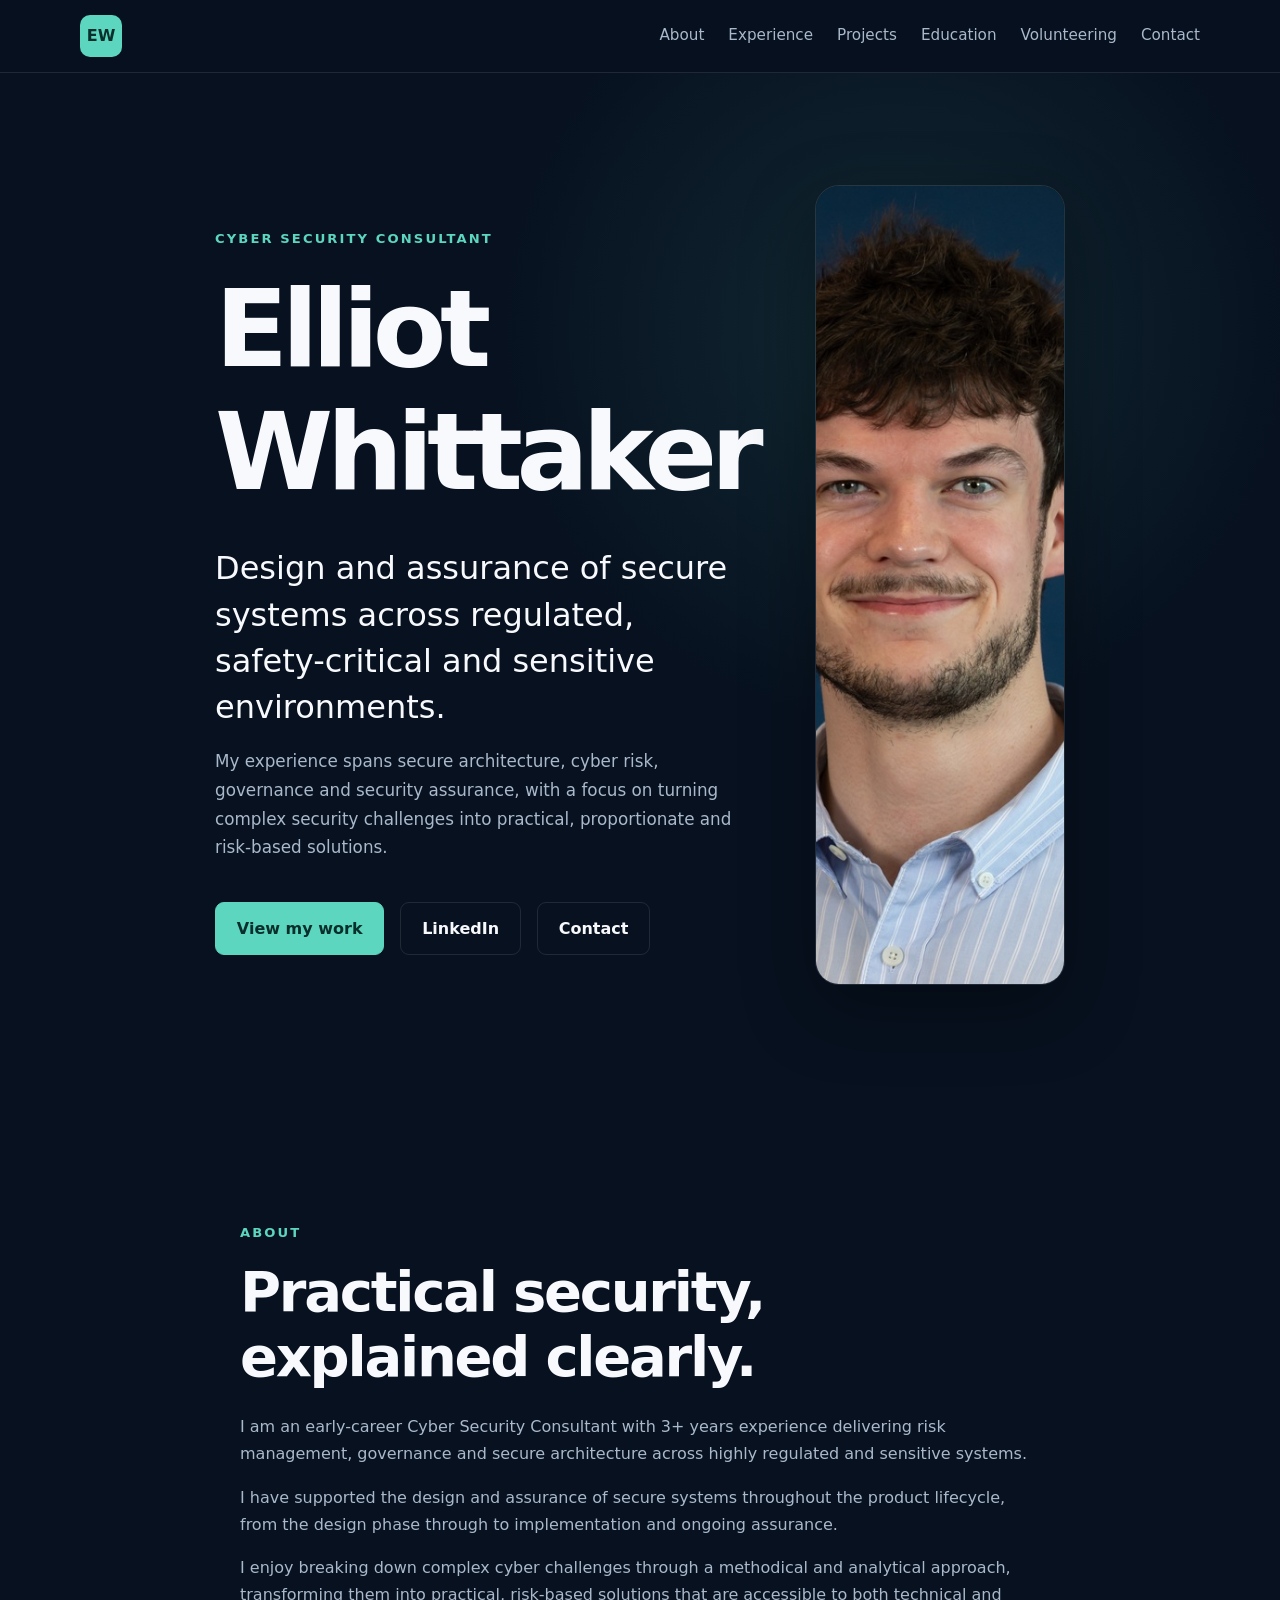
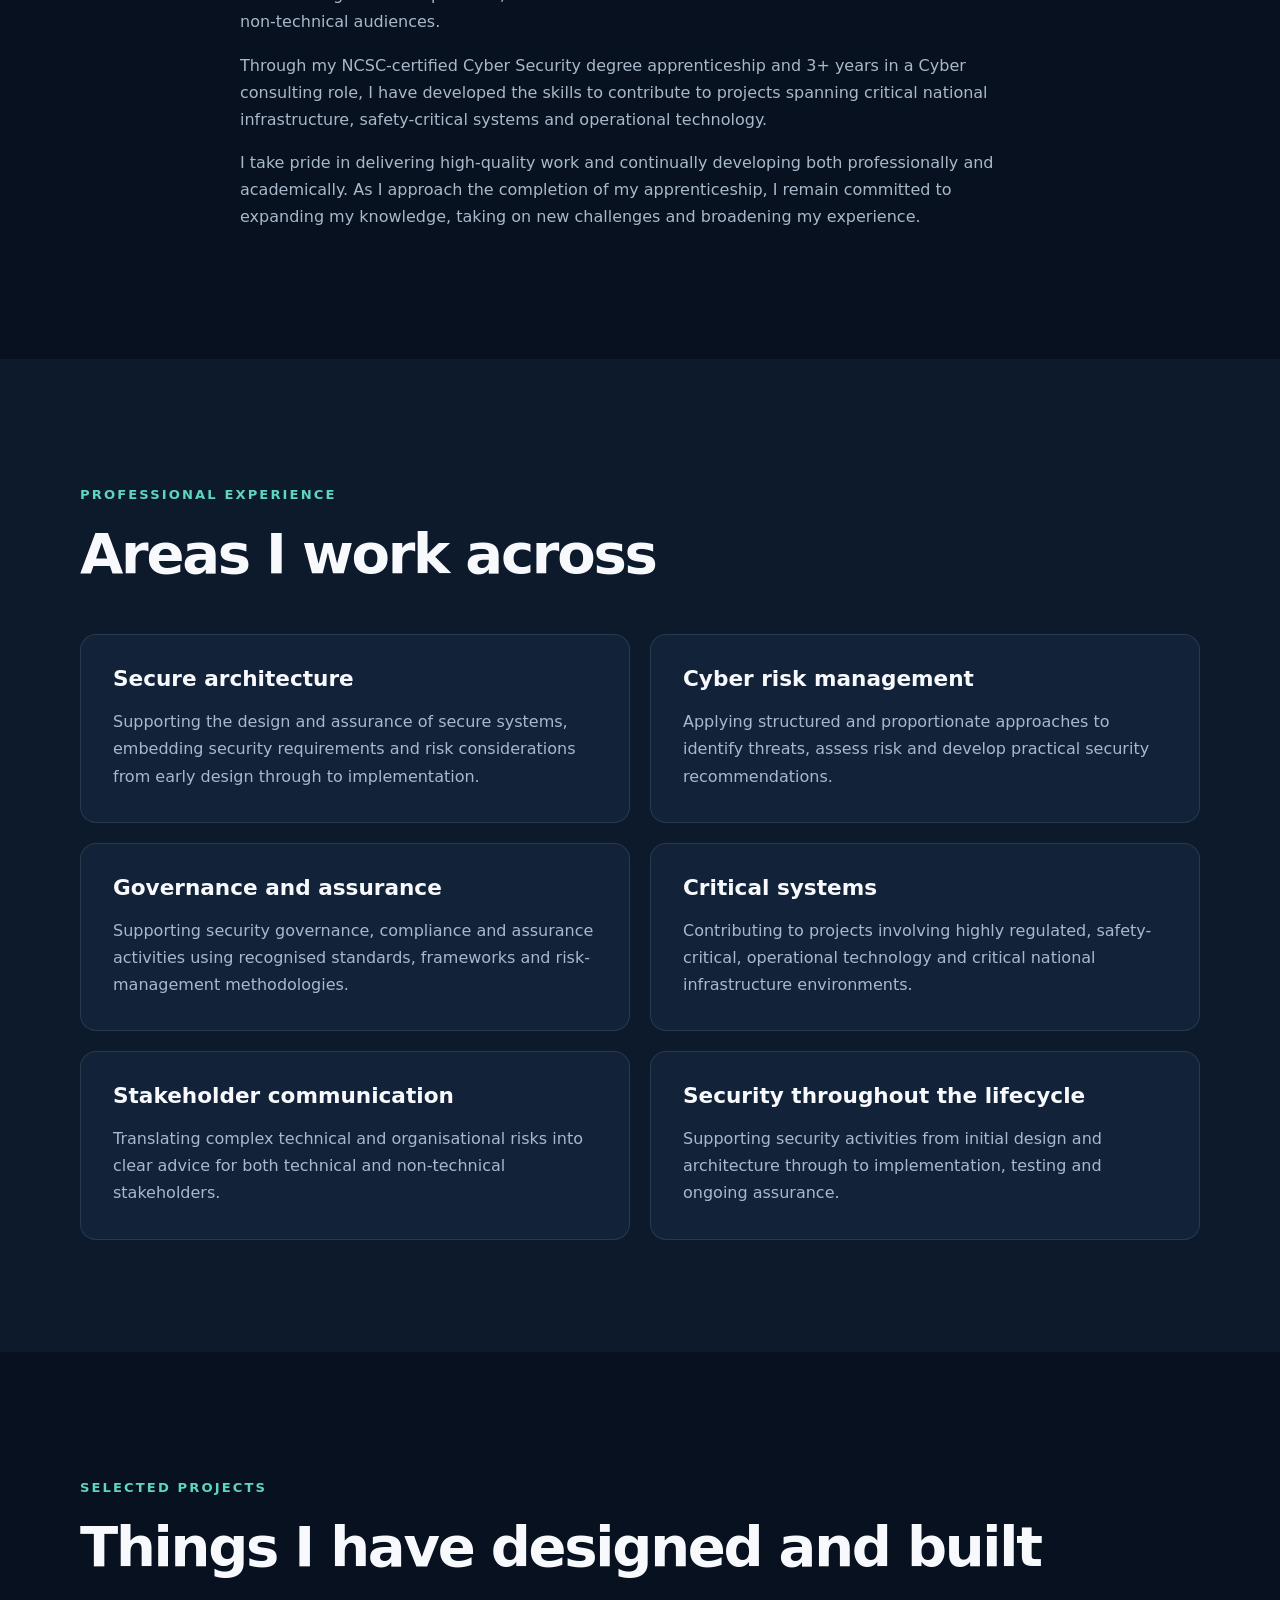
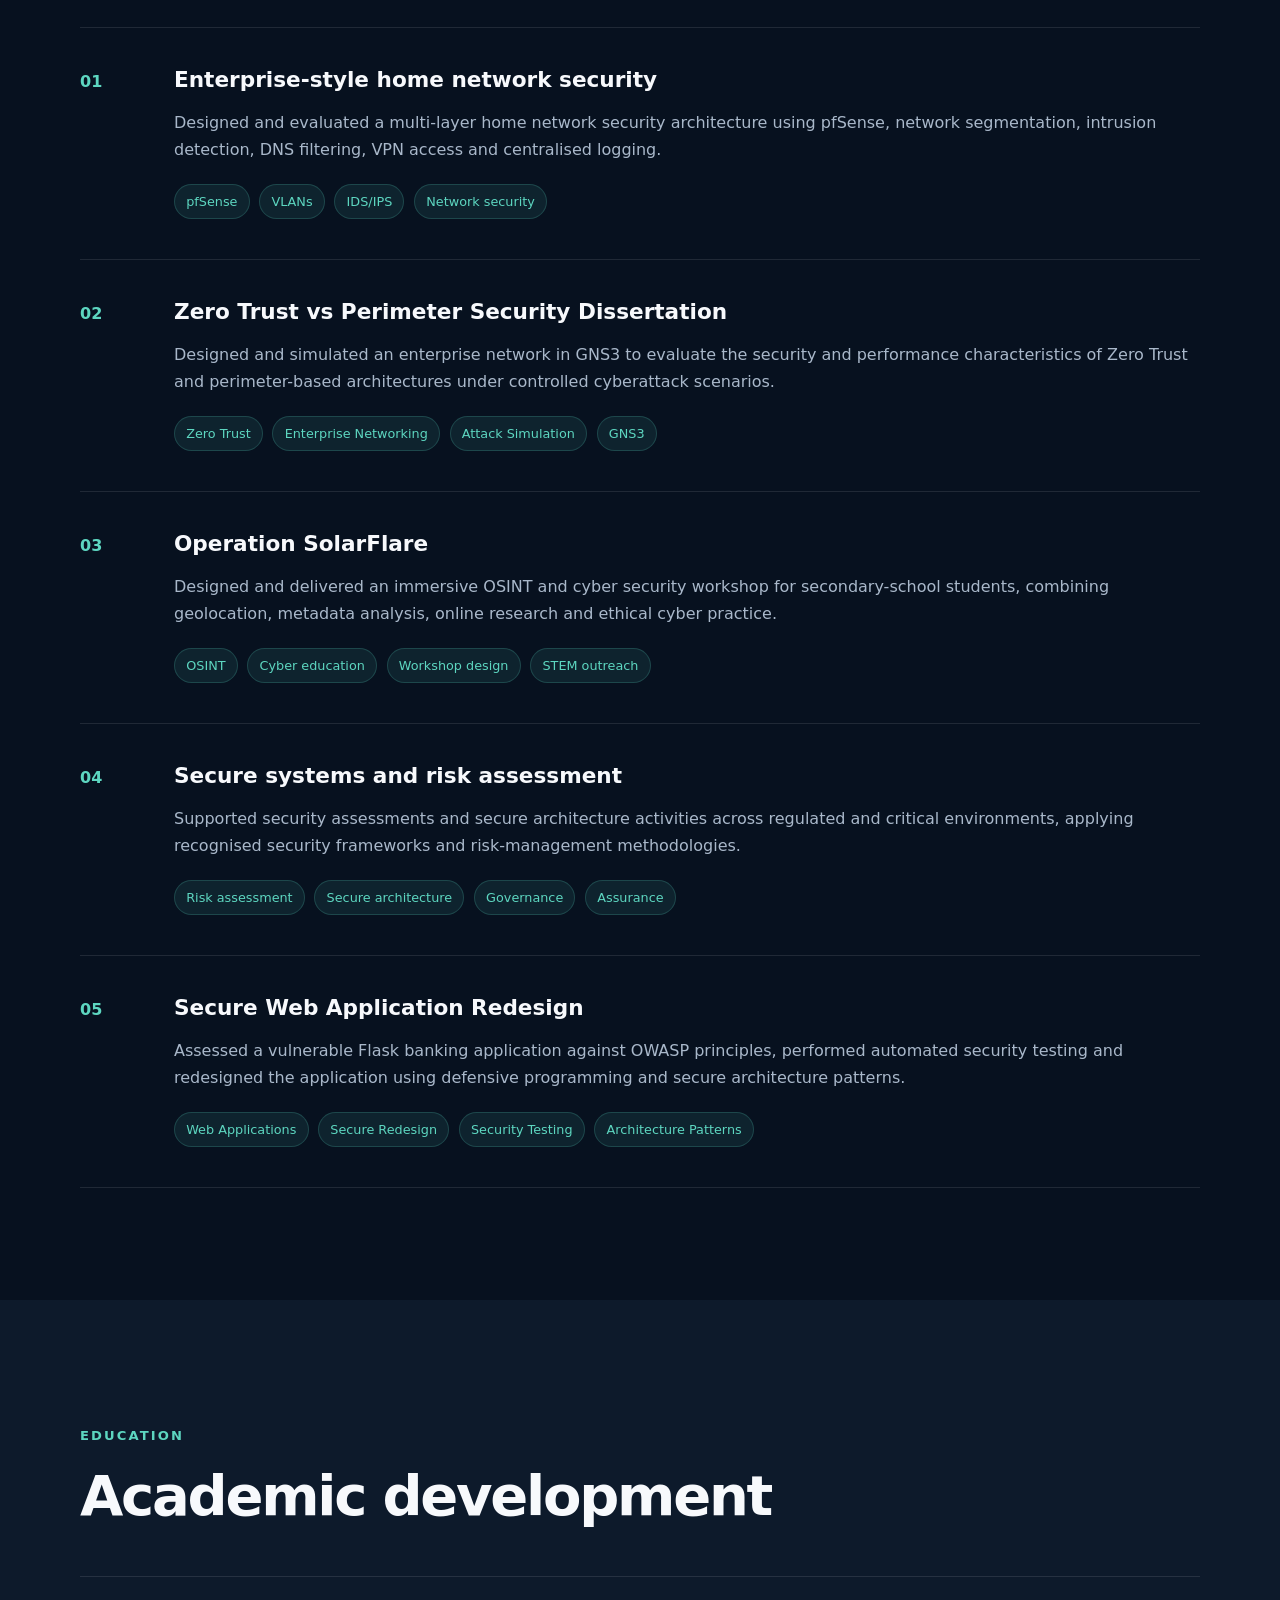
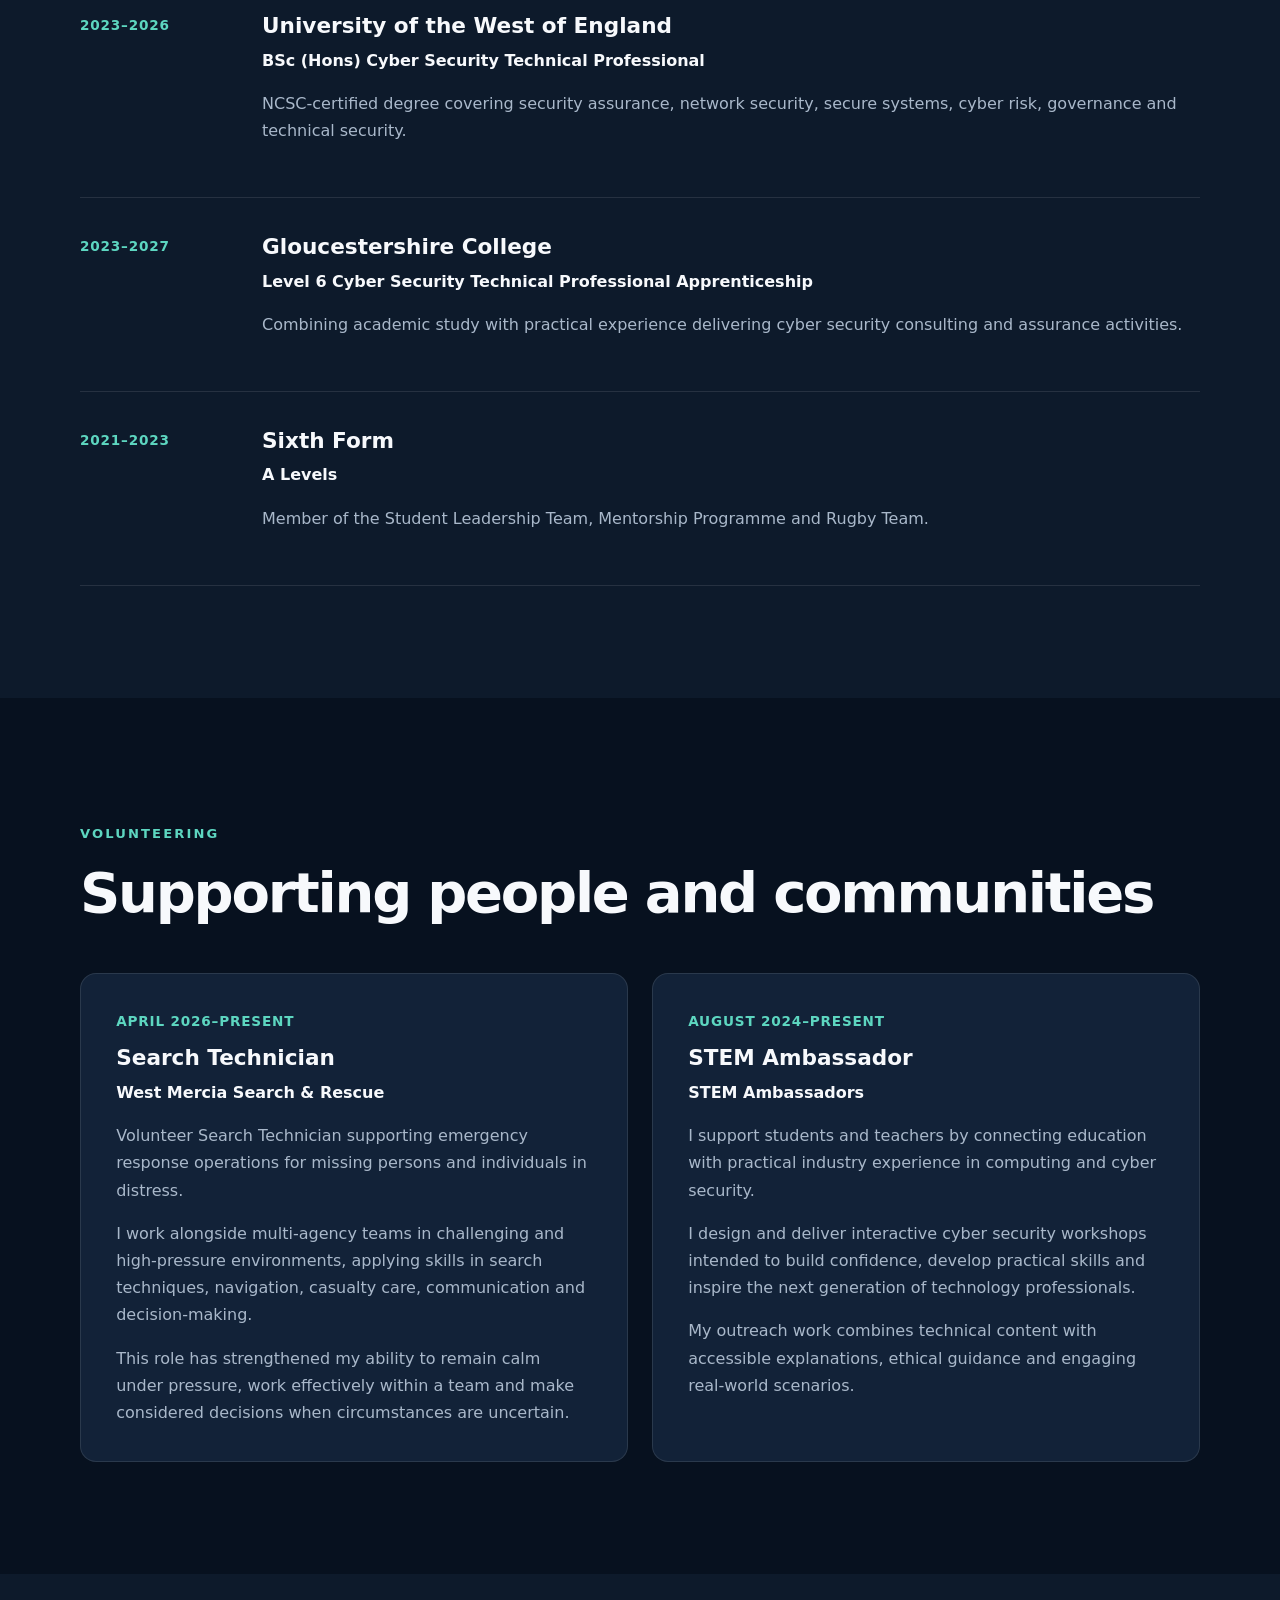
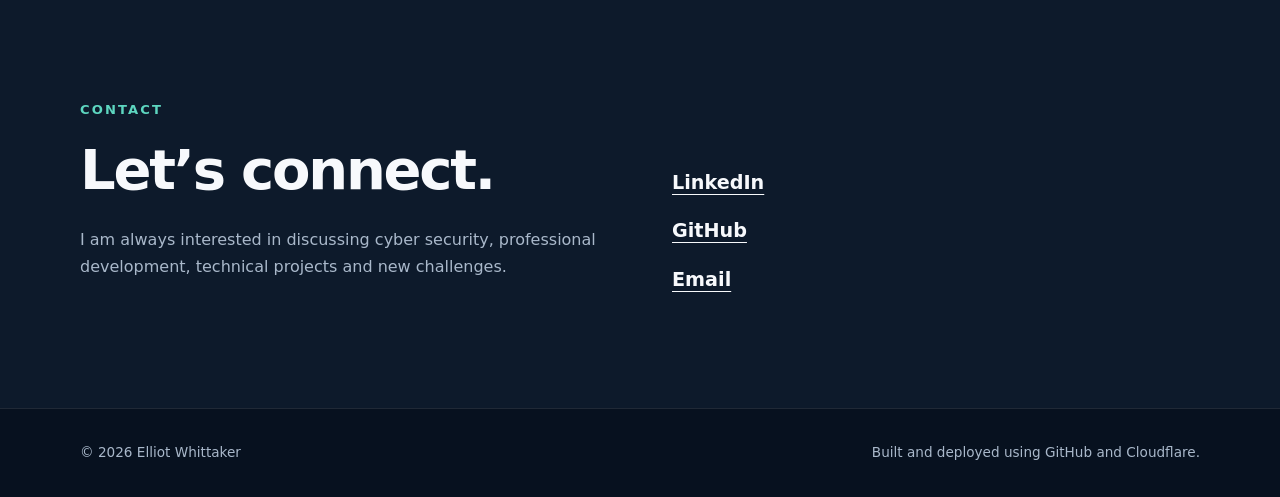
==== index.html @ 700d6996 "Fix HTML encoding issues in index.html" ====
<!DOCTYPE html>
<html lang="en">
<head>
    <meta charset="UTF-8">
    <meta name="viewport" content="width=device-width, initial-scale=1.0">

    <title>Elliot Whittaker | Cyber Security Consultant</title>

    <meta
        name="description"
        content="Elliot Whittaker is a Cyber Security Consultant with experience in secure architecture, cyber risk, governance and security assurance across critical and regulated systems."
    >

    <link rel="stylesheet" href="styles.css">
</head>

<body>
    <header class="site-header">
        <div class="container nav-container">
            <a href="#home" class="logo">EW</a>

            <nav aria-label="Main navigation">
                <a href="#about">About</a>
                <a href="#experience">Experience</a>
                <a href="#projects">Projects</a>
                <a href="#education">Education</a>
                <a href="#volunteering">Volunteering</a>
                <a href="#contact">Contact</a>
            </nav>
        </div>
    </header>

   <main>
    <section class="hero" id="home">
        <div class="container hero-content hero-layout">

            <div class="hero-text">
                <p class="eyebrow">Cyber Security Consultant</p>

                <h1>Elliot Whittaker</h1>

                <p class="hero-summary">
                    Design and assurance of secure systems across
                    regulated, safety-critical and sensitive environments.
                </p>

                <p class="hero-detail">
                    My experience spans secure architecture, cyber risk,
                    governance and security assurance, with a focus on turning
                    complex security challenges into practical, proportionate
                    and risk-based solutions.
                </p>

                <div class="hero-actions">
                    <a href="#projects" class="button primary-button">
                        View my work
                    </a>

                    <a
                        href="https://www.linkedin.com/in/elliot-whitt"
                        class="button secondary-button"
                        target="_blank"
                        rel="noopener noreferrer"
                    >
                        LinkedIn
                    </a>

                    <a href="#contact" class="button secondary-button">
                        Contact
                    </a>
                </div>
            </div>

            <div class="hero-image-wrapper">
                <img
                    src="elliot_whittaker_headshot.jpg"
                    alt="Professional headshot of Elliot Whittaker"
                    class="hero-image"
                    width="800"
                    height="800"
                    loading="eager"
                    decoding="async"
                >
            </div>

        </div>
    </section>

        <section class="section" id="about">
            <div class="container narrow-container">
                <p class="section-label">About</p>
                <h2>Practical security, explained clearly.</h2>

                <p>
                    I am an early-career Cyber Security Consultant with 3+ years experience
                    delivering risk management, governance and secure architecture 
                    across highly regulated and sensitive systems.
                </p>

                <p>
                    I have supported the design and assurance of secure systems
                    throughout the product lifecycle, from the design phase
                    through to implementation and ongoing assurance.
                </p>

                <p>
                    I enjoy breaking down complex cyber challenges through a
                    methodical and analytical approach, transforming them into
                    practical, risk-based solutions that are accessible to both
                    technical and non-technical audiences.
                </p>

                <p>
                    Through my NCSC-certified Cyber Security degree apprenticeship
                    and 3+ years in a Cyber consulting role, I have developed the skills 
                    to contribute to projects spanning critical national infrastructure, 
                    safety-critical systems and operational technology.
                </p>

                <p>
                    I take pride in delivering high-quality work and continually
                    developing both professionally and academically. As I approach
                    the completion of my apprenticeship, I remain committed to
                    expanding my knowledge, taking on new challenges and broadening
                    my experience.
                </p>
            </div>
        </section>

        <section class="section alternate-section" id="experience">
            <div class="container">
                <p class="section-label">Professional experience</p>
                <h2>Areas I work across</h2>

                <div class="card-grid">
                    <article class="card">
                        <h3>Secure architecture</h3>
                        <p>
                            Supporting the design and assurance of secure systems,
                            embedding security requirements and risk considerations
                            from early design through to implementation.
                        </p>
                    </article>

                    <article class="card">
                        <h3>Cyber risk management</h3>
                        <p>
                            Applying structured and proportionate approaches to
                            identify threats, assess risk and develop practical
                            security recommendations.
                        </p>
                    </article>

                    <article class="card">
                        <h3>Governance and assurance</h3>
                        <p>
                            Supporting security governance, compliance and assurance
                            activities using recognised standards, frameworks and
                            risk-management methodologies.
                        </p>
                    </article>

                    <article class="card">
                        <h3>Critical systems</h3>
                        <p>
                            Contributing to projects involving highly regulated,
                            safety-critical, operational technology and critical
                            national infrastructure environments.
                        </p>
                    </article>

                    <article class="card">
                        <h3>Stakeholder communication</h3>
                        <p>
                            Translating complex technical and organisational risks
                            into clear advice for both technical and non-technical
                            stakeholders.
                        </p>
                    </article>

                    <article class="card">
                        <h3>Security throughout the lifecycle</h3>
                        <p>
                            Supporting security activities from initial design and
                            architecture through to implementation, testing and
                            ongoing assurance.
                        </p>
                    </article>
                </div>
            </div>
        </section>

        <section class="section" id="projects">
            <div class="container">
                <p class="section-label">Selected projects</p>
                <h2>Things I have designed and built</h2>

                <div class="project-list">
                    <article class="project">
                        <div>
                            <p class="project-number">01</p>
                        </div>

                        <div>
                            <h3>Enterprise-style home network security</h3>
                            <p>
                                Designed and evaluated a multi-layer home network
                                security architecture using pfSense, network
                                segmentation, intrusion detection, DNS filtering,
                                VPN access and centralised logging.
                            </p>

                            <div class="tags">
                                <span>pfSense</span>
                                <span>VLANs</span>
                                <span>IDS/IPS</span>
                                <span>Network security</span>
                            </div>
                        </div>
                        
                    </article>
                    <article class="project">
                        <div>
                            <p class="project-number">02</p>
                        </div>

                        <div>
                            <h3>Zero Trust vs Perimeter Security Dissertation</h3>
                            <p>
                                Designed and simulated an enterprise network in GNS3
                                to evaluate the security and performance characteristics
                                of Zero Trust and perimeter-based architectures
                                under controlled cyberattack scenarios.
                            </p>

                            <div class="tags">
                                <span>Zero Trust</span>
                                <span>Enterprise Networking</span>
                                <span>Attack Simulation</span>
                                <span>GNS3</span>
                            </div>
                        </div>
                        
                    </article>
                    <article class="project">
                        <div>
                            <p class="project-number">03</p>
                        </div>

                        <div>
                            <h3>Operation SolarFlare</h3>
                            <p>
                                Designed and delivered an immersive OSINT and cyber
                                security workshop for secondary-school students,
                                combining geolocation, metadata analysis, online
                                research and ethical cyber practice.
                            </p>

                            <div class="tags">
                                <span>OSINT</span>
                                <span>Cyber education</span>
                                <span>Workshop design</span>
                                <span>STEM outreach</span>
                            </div>
                        </div>
                    </article>

                    <article class="project">
                        <div>
                            <p class="project-number">04</p>
                        </div>

                        <div>
                            <h3>Secure systems and risk assessment</h3>
                            <p>
                                Supported security assessments and secure architecture
                                activities across regulated and critical environments,
                                applying recognised security frameworks and
                                risk-management methodologies.
                            </p>

                            <div class="tags">
                                <span>Risk assessment</span>
                                <span>Secure architecture</span>
                                <span>Governance</span>
                                <span>Assurance</span>
                            </div>
                        </div>
                    </article>

                    <article class="project">
                        <div>
                            <p class="project-number">05</p>
                        </div>

                        <div>
                            <h3>Secure Web Application Redesign</h3>
                            <p>
                                Assessed a vulnerable Flask banking application
                                against OWASP principles, performed automated 
                                security testing and redesigned the application using
                                defensive programming and secure architecture patterns.
                            </p>

                            <div class="tags">
                                <span>Web Applications</span>
                                <span>Secure Redesign</span>
                                <span>Security Testing</span>
                                <span>Architecture Patterns</span>
                            </div>
                        </div>
                    </article>
                </div>
            </div>
        </section>

        <section class="section alternate-section" id="education">
            <div class="container">
                <p class="section-label">Education</p>
                <h2>Academic development</h2>

                <div class="timeline">
                    <article class="timeline-item">
                        <p class="timeline-date">2023–2026</p>

                        <div>
                            <h3>University of the West of England</h3>
                            <p class="timeline-title">
                                BSc (Hons) Cyber Security Technical Professional
                            </p>
                            <p>
                                NCSC-certified degree covering security assurance,
                                network security, secure systems, cyber risk,
                                governance and technical security.
                            </p>
                        </div>
                    </article>

                    <article class="timeline-item">
                        <p class="timeline-date">2023–2027</p>

                        <div>
                            <h3>Gloucestershire College</h3>
                            <p class="timeline-title">
                                Level 6 Cyber Security Technical Professional
                                Apprenticeship
                            </p>
                            <p>
                                Combining academic study with practical experience
                                delivering cyber security consulting and assurance
                                activities.
                            </p>
                        </div>
                    </article>

                    <article class="timeline-item">
                        <p class="timeline-date">2021–2023</p>

                        <div>
                            <h3>Sixth Form</h3>
                            <p class="timeline-title">A Levels</p>
                            <p>
                                Member of the Student Leadership Team, Mentorship
                                Programme and Rugby Team.
                            </p>
                        </div>
                    </article>
                </div>
            </div>
        </section>

        <section class="section" id="volunteering">
            <div class="container">
                <p class="section-label">Volunteering</p>
                <h2>Supporting people and communities</h2>

                <div class="volunteering-grid">
                    <article class="volunteering-card">
                        <p class="role-date">April 2026–Present</p>
                        <h3>Search Technician</h3>
                        <p class="organisation">
                            West Mercia Search &amp; Rescue
                        </p>

                        <p>
                            Volunteer Search Technician supporting emergency
                            response operations for missing persons and individuals
                            in distress.
                        </p>

                        <p>
                            I work alongside multi-agency teams in challenging and
                            high-pressure environments, applying skills in search
                            techniques, navigation, casualty care, communication and
                            decision-making.
                        </p>

                        <p>
                            This role has strengthened my ability to remain calm under
                            pressure, work effectively within a team and make
                            considered decisions when circumstances are uncertain.
                        </p>
                    </article>

                    <article class="volunteering-card">
                        <p class="role-date">August 2024–Present</p>
                        <h3>STEM Ambassador</h3>
                        <p class="organisation">STEM Ambassadors</p>

                        <p>
                            I support students and teachers by connecting education
                            with practical industry experience in computing and cyber
                            security.
                        </p>

                        <p>
                            I design and deliver interactive cyber security workshops
                            intended to build confidence, develop practical skills and
                            inspire the next generation of technology professionals.
                        </p>

                        <p>
                            My outreach work combines technical content with
                            accessible explanations, ethical guidance and engaging
                            real-world scenarios.
                        </p>
                    </article>
                </div>
            </div>
        </section>

        <section class="section alternate-section" id="contact">
            <div class="container contact-container">
                <div>
                    <p class="section-label">Contact</p>
                    <h2>Let’s connect.</h2>

                    <p>
                        I am always interested in discussing cyber security,
                        professional development, technical projects and new
                        challenges.
                    </p>
                </div>

                <div class="contact-links">
                    <a
                        href="https://www.linkedin.com/in/elliot-whitt"
                        target="_blank"
                        rel="noopener noreferrer"
                    >
                        LinkedIn
                    </a>

                    <a
                        href="https://github.com/"
                        target="_blank"
                        rel="noopener noreferrer"
                    >
                        GitHub
                    </a>

                    <a href="mailto:your-email@example.com">
                        Email
                    </a>
                </div>
            </div>
        </section>
    </main>

    <footer>
        <div class="container footer-content">
            <p>© 2026 Elliot Whittaker</p>
            <p>Built and deployed using GitHub and Cloudflare.</p>
        </div>
    </footer>

</body>
</html>
---- styles.css ----
:root {
    --background: #07111f;
    --background-secondary: #0d1a2b;
    --surface: #122238;
    --text: #f7f9fc;
    --muted: #a9b8ca;
    --accent: #5dd6c0;
    --accent-dark: #082f2b;
    --border: rgba(255, 255, 255, 0.1);
    --max-width: 1120px;
}

* {
    box-sizing: border-box;
}

html {
    scroll-behavior: smooth;
}

body {
    margin: 0;
    background: var(--background);
    color: var(--text);
    font-family:
        Inter,
        ui-sans-serif,
        system-ui,
        -apple-system,
        BlinkMacSystemFont,
        "Segoe UI",
        sans-serif;
    line-height: 1.7;
}

a {
    color: inherit;
}

.container {
    width: min(90%, var(--max-width));
    margin: 0 auto;
}

.narrow-container {
    max-width: 800px;
}

.site-header {
    position: sticky;
    top: 0;
    z-index: 10;
    background: rgba(7, 17, 31, 0.9);
    border-bottom: 1px solid var(--border);
    backdrop-filter: blur(14px);
}

.nav-container {
    min-height: 72px;
    display: flex;
    align-items: center;
    justify-content: space-between;
}

.logo {
    width: 42px;
    height: 42px;
    display: grid;
    place-items: center;
    background: var(--accent);
    color: var(--accent-dark);
    border-radius: 10px;
    font-weight: 800;
    text-decoration: none;
}

nav {
    display: flex;
    gap: 1.5rem;
}

nav a {
    color: var(--muted);
    text-decoration: none;
    font-size: 0.95rem;
}

nav a:hover {
    color: var(--text);
}

.hero {
    min-height: calc(100vh - 72px);
    display: flex;
    align-items: center;
    padding: 7rem 0;
    background:
        radial-gradient(
            circle at 70% 25%,
            rgba(93, 214, 192, 0.12),
            transparent 34%
        );
}

.hero-content {
    max-width: 850px;
}

.eyebrow,
.section-label {
    margin-bottom: 1rem;
    color: var(--accent);
    font-size: 0.82rem;
    font-weight: 800;
    letter-spacing: 0.16em;
    text-transform: uppercase;
}

h1,
h2,
h3 {
    margin-top: 0;
    line-height: 1.15;
}

h1 {
    margin-bottom: 1.5rem;
    font-size: clamp(3rem, 9vw, 6.7rem);
    letter-spacing: -0.06em;
}

h2 {
    margin-bottom: 1.5rem;
    font-size: clamp(2rem, 5vw, 3.5rem);
    letter-spacing: -0.04em;
}

h3 {
    margin-bottom: 0.8rem;
    font-size: 1.35rem;
}

p {
    color: var(--muted);
}

.hero-summary {
    max-width: 760px;
    margin-bottom: 1rem;
    color: var(--text);
    font-size: clamp(1.3rem, 3vw, 2rem);
    line-height: 1.45;
}

.hero-detail {
    max-width: 720px;
    font-size: 1.05rem;
}

.hero-actions {
    display: flex;
    flex-wrap: wrap;
    gap: 1rem;
    margin-top: 2.5rem;
}

.button {
    display: inline-flex;
    min-height: 48px;
    padding: 0.75rem 1.3rem;
    align-items: center;
    justify-content: center;
    border: 1px solid var(--border);
    border-radius: 9px;
    font-weight: 700;
    text-decoration: none;
    transition:
        transform 0.2s ease,
        background 0.2s ease;
}

.button:hover {
    transform: translateY(-2px);
}

.primary-button {
    background: var(--accent);
    color: var(--accent-dark);
    border-color: var(--accent);
}

.secondary-button:hover {
    background: var(--surface);
}

.section {
    padding: 7rem 0;
}

.alternate-section {
    background: var(--background-secondary);
}

.card-grid {
    display: grid;
    grid-template-columns: repeat(2, 1fr);
    gap: 1.25rem;
    margin-top: 3rem;
}

.card {
    padding: 2rem;
    background: var(--surface);
    border: 1px solid var(--border);
    border-radius: 16px;
}

.card p {
    margin-bottom: 0;
}

.project-list {
    margin-top: 3rem;
}

.project {
    display: grid;
    grid-template-columns: 70px 1fr;
    gap: 1.5rem;
    padding: 2.5rem 0;
    border-top: 1px solid var(--border);
}

.project:last-child {
    border-bottom: 1px solid var(--border);
}

.project-number {
    margin: 0;
    color: var(--accent);
    font-weight: 800;
}

.tags {
    display: flex;
    flex-wrap: wrap;
    gap: 0.6rem;
    margin-top: 1.3rem;
}

.tags span {
    padding: 0.35rem 0.7rem;
    background: rgba(93, 214, 192, 0.09);
    color: var(--accent);
    border: 1px solid rgba(93, 214, 192, 0.2);
    border-radius: 999px;
    font-size: 0.8rem;
}

.contact-container {
    display: grid;
    grid-template-columns: 1fr 1fr;
    gap: 4rem;
    align-items: end;
}

.contact-links {
    display: flex;
    flex-direction: column;
    align-items: flex-start;
    gap: 1rem;
}

.contact-links a {
    color: var(--text);
    font-size: 1.2rem;
    font-weight: 700;
    text-underline-offset: 5px;
}

footer {
    padding: 2rem 0;
    border-top: 1px solid var(--border);
}

.footer-content {
    display: flex;
    justify-content: space-between;
    gap: 2rem;
}

.footer-content p {
    margin: 0;
    font-size: 0.85rem;
}

@media (max-width: 760px) {
    nav {
        display: none;
    }

    .hero {
        min-height: auto;
        padding: 6rem 0;
    }

    .section {
        padding: 5rem 0;
    }

    .card-grid,
    .contact-container {
        grid-template-columns: 1fr;
    }

    .project {
        grid-template-columns: 1fr;
        gap: 0.4rem;
    }

    .footer-content {
        flex-direction: column;
        gap: 0.5rem;
    }
    
}

.timeline {
    margin-top: 3rem;
    border-top: 1px solid var(--border);
}

.timeline-item {
    display: grid;
    grid-template-columns: 150px 1fr;
    gap: 2rem;
    padding: 2.3rem 0;
    border-bottom: 1px solid var(--border);
}

.timeline-date,
.role-date {
    margin-top: 0;
    color: var(--accent);
    font-size: 0.85rem;
    font-weight: 800;
    letter-spacing: 0.06em;
    text-transform: uppercase;
}

.timeline-title,
.organisation {
    margin-top: -0.3rem;
    color: var(--text);
    font-weight: 700;
}

.volunteering-grid {
    display: grid;
    grid-template-columns: repeat(2, 1fr);
    gap: 1.5rem;
    margin-top: 3rem;
}

.volunteering-card {
    padding: 2.2rem;
    background: var(--surface);
    border: 1px solid var(--border);
    border-radius: 16px;
}

.volunteering-card p:last-child {
    margin-bottom: 0;
}

@media (max-width: 900px) {
    nav {
        gap: 0.9rem;
    }

    nav a {
        font-size: 0.82rem;
    }
}

@media (max-width: 760px) {
    .timeline-item {
        grid-template-columns: 1fr;
        gap: 0.2rem;
    }

    .volunteering-grid {
        grid-template-columns: 1fr;
    }
}


.hero-layout {
    width: min(90%, var(--max-width));
    margin: 0 auto;
    display: grid;
    grid-template-columns: minmax(0, 1.5fr) minmax(240px, 0.7fr);
    gap: 4rem;
    align-items: center;
}

.hero-image-wrapper {
    display: flex;
    justify-content: center;
}

.hero-image {
    width: min(100%, 360px);
    aspect-ratio: 1 / 1;
    object-fit: cover;
    object-position: center;
    border-radius: 24px;
    border: 1px solid var(--border);
    box-shadow: 0 24px 70px rgba(0, 0, 0, 0.35);
}

@media (max-width: 850px) {
    .hero-layout {
        grid-template-columns: 1fr;
        gap: 2.5rem;
    }

    .hero-image-wrapper {
        justify-content: flex-start;
    }

    .hero-image {
        width: 220px;
    }
}
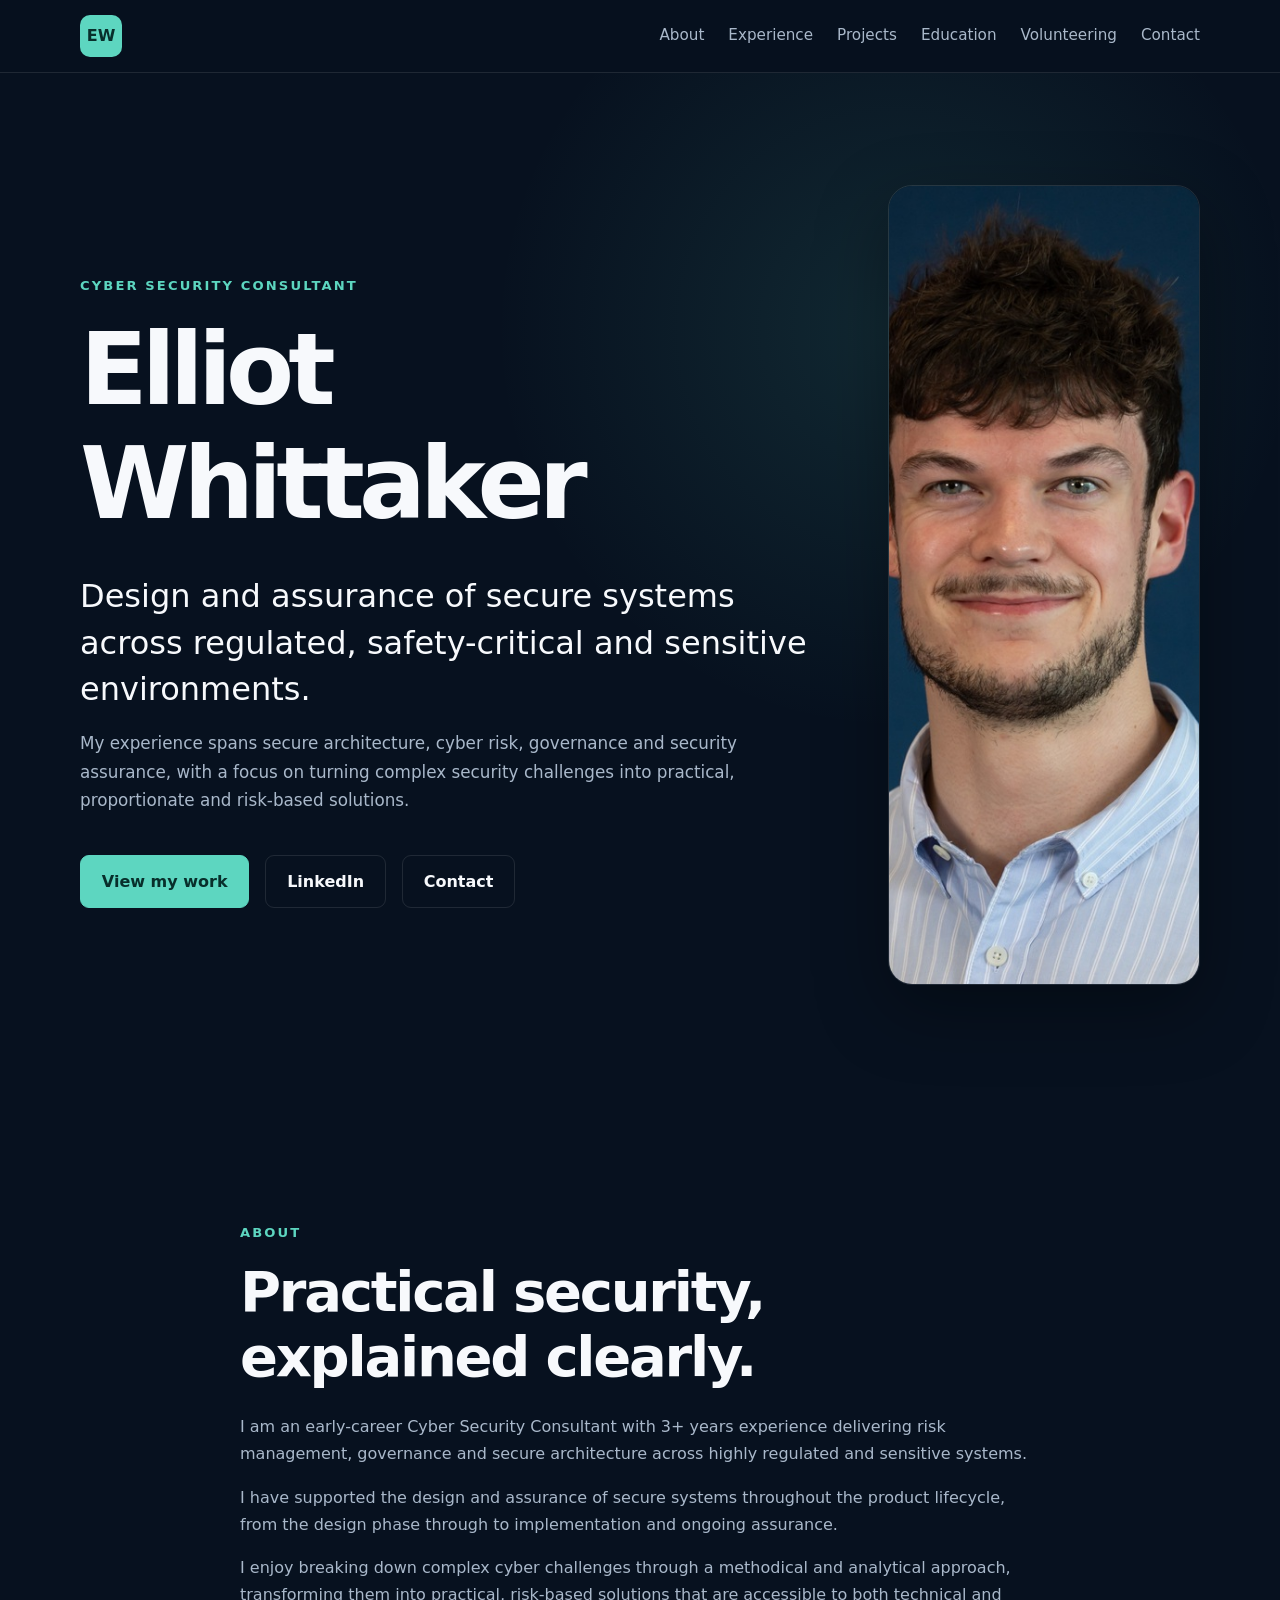
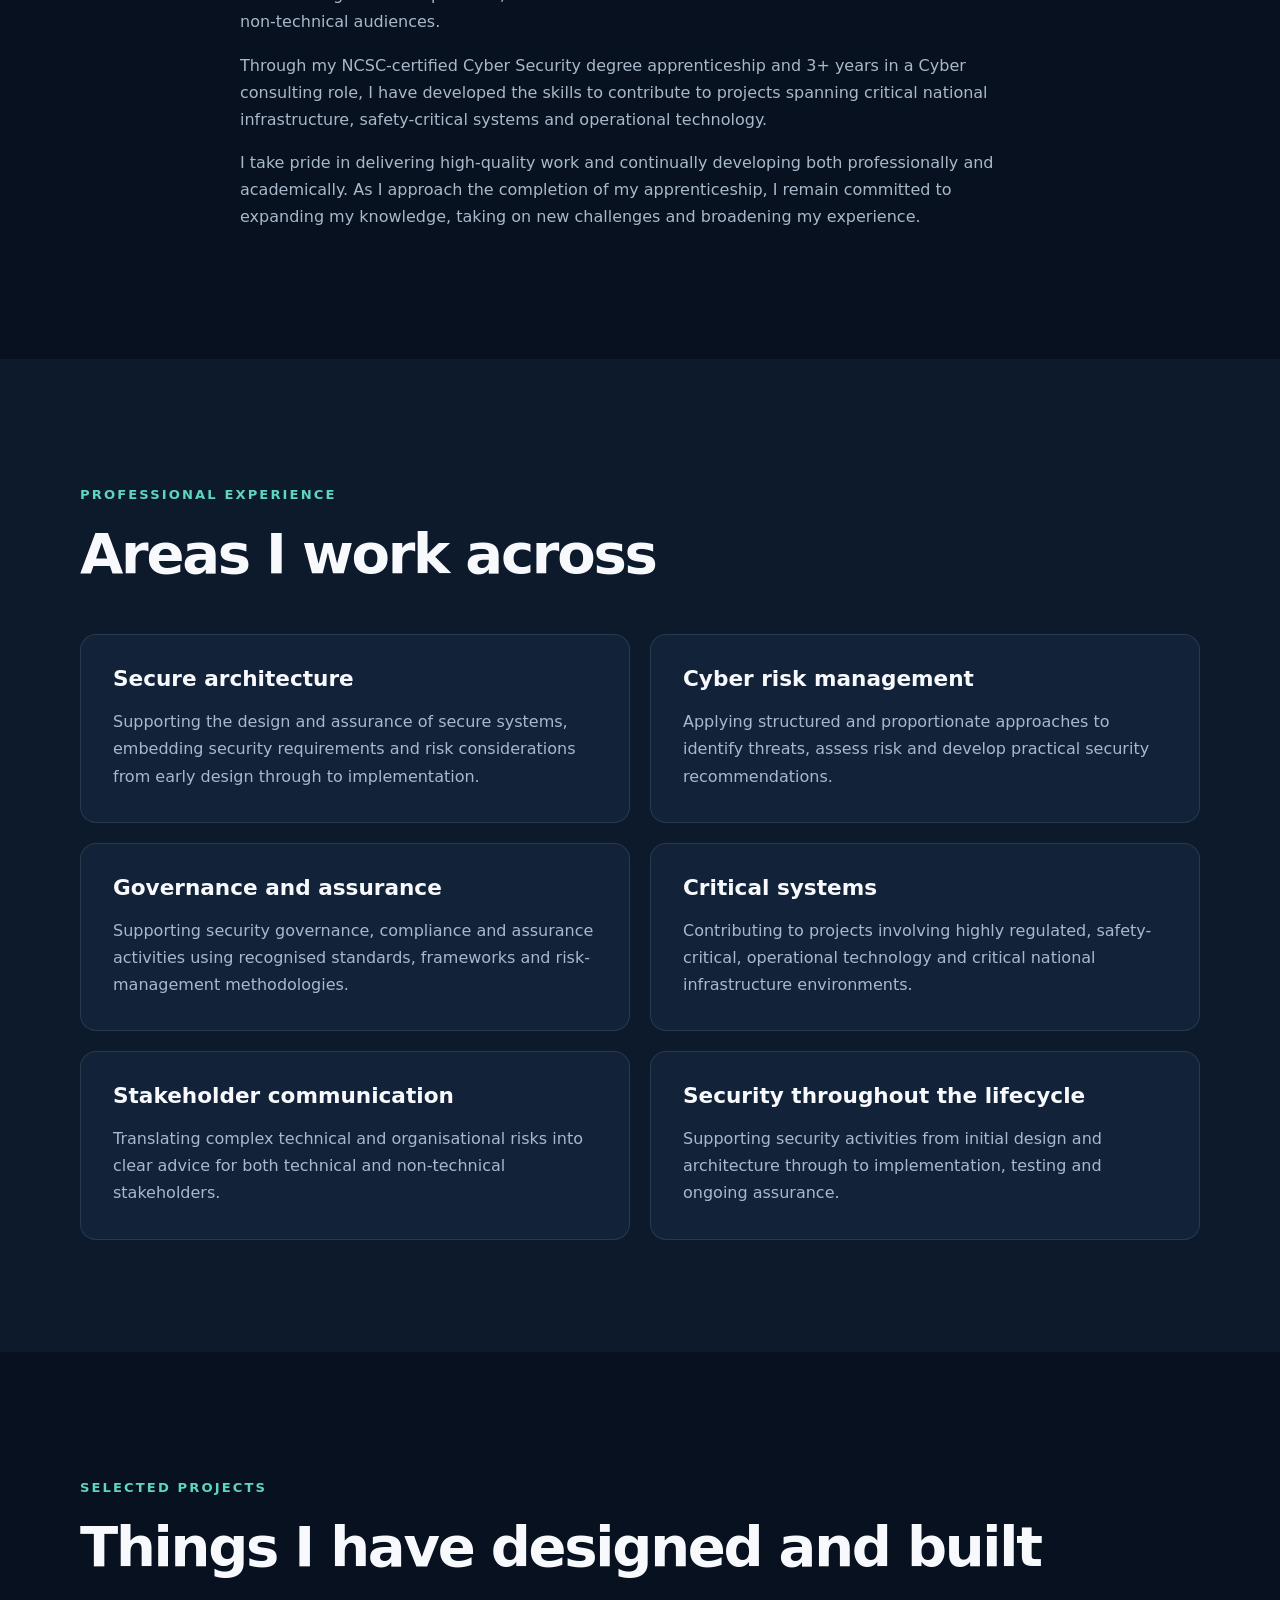
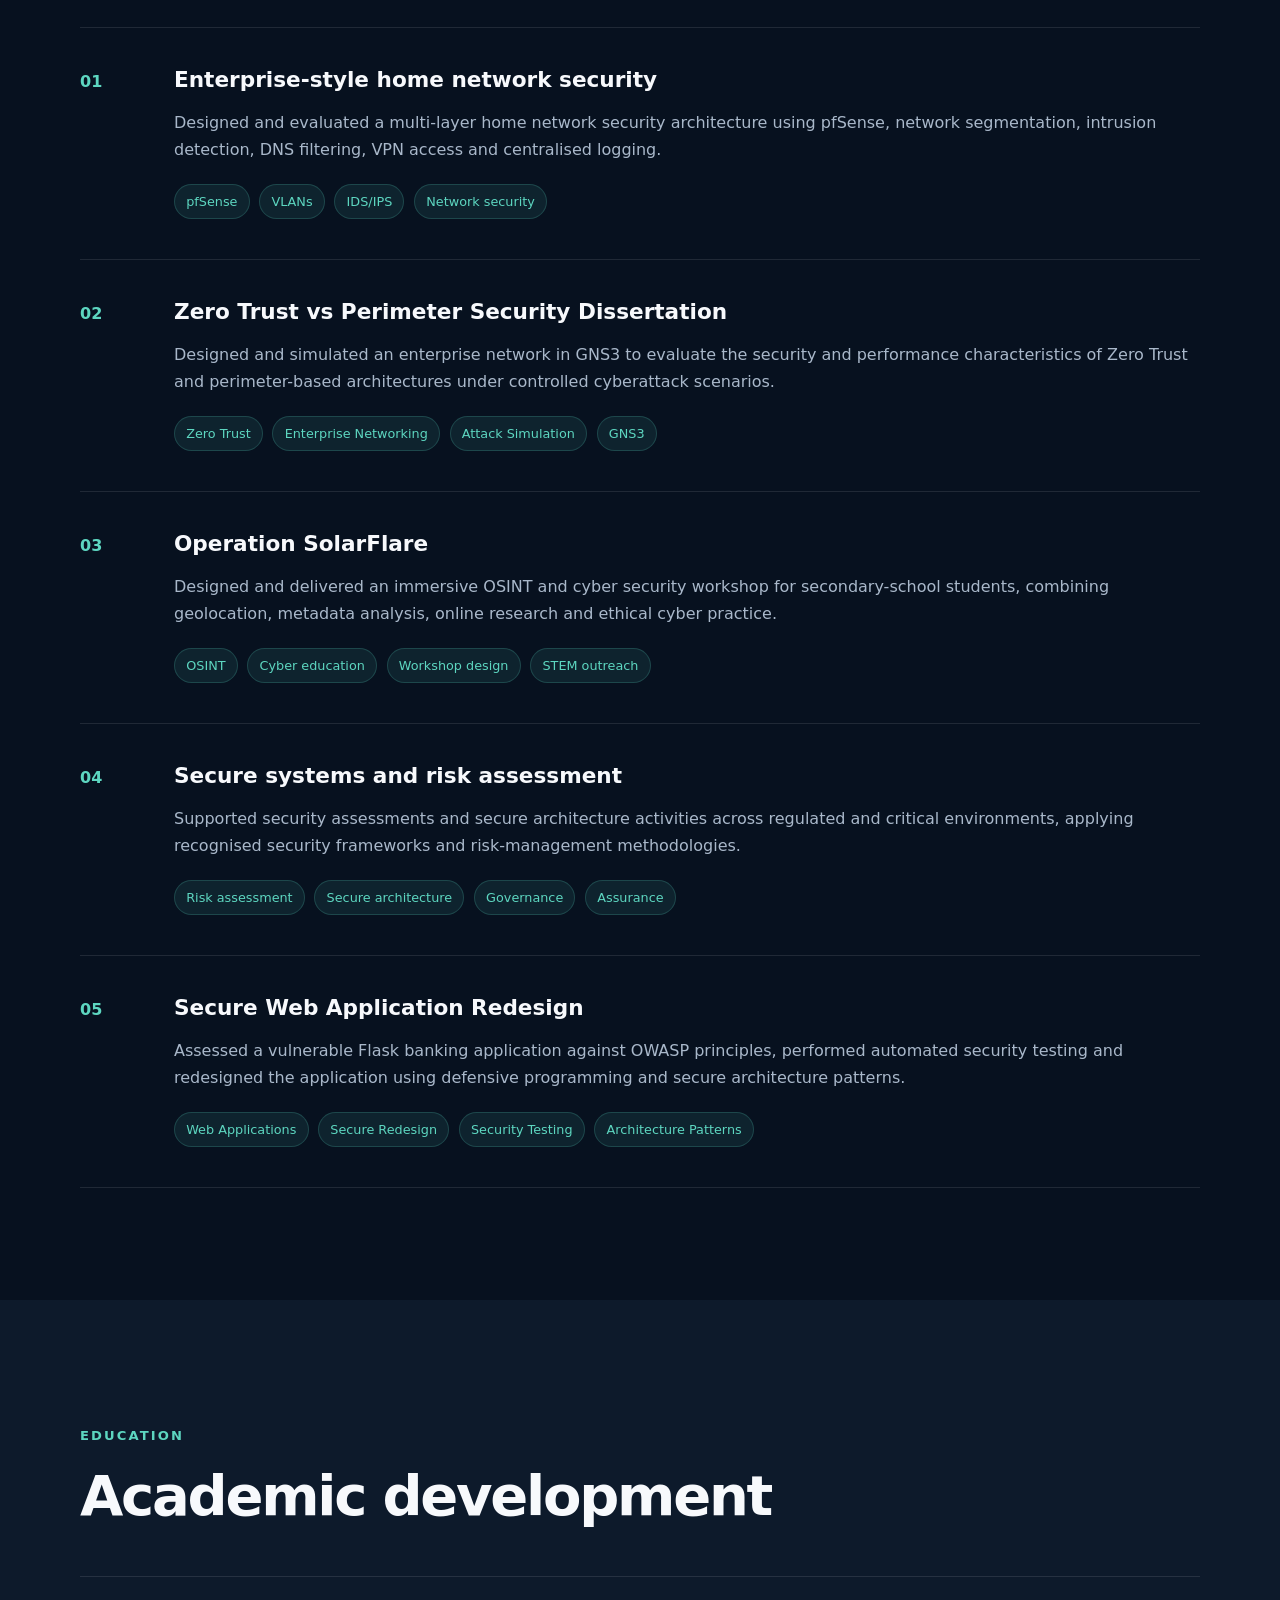
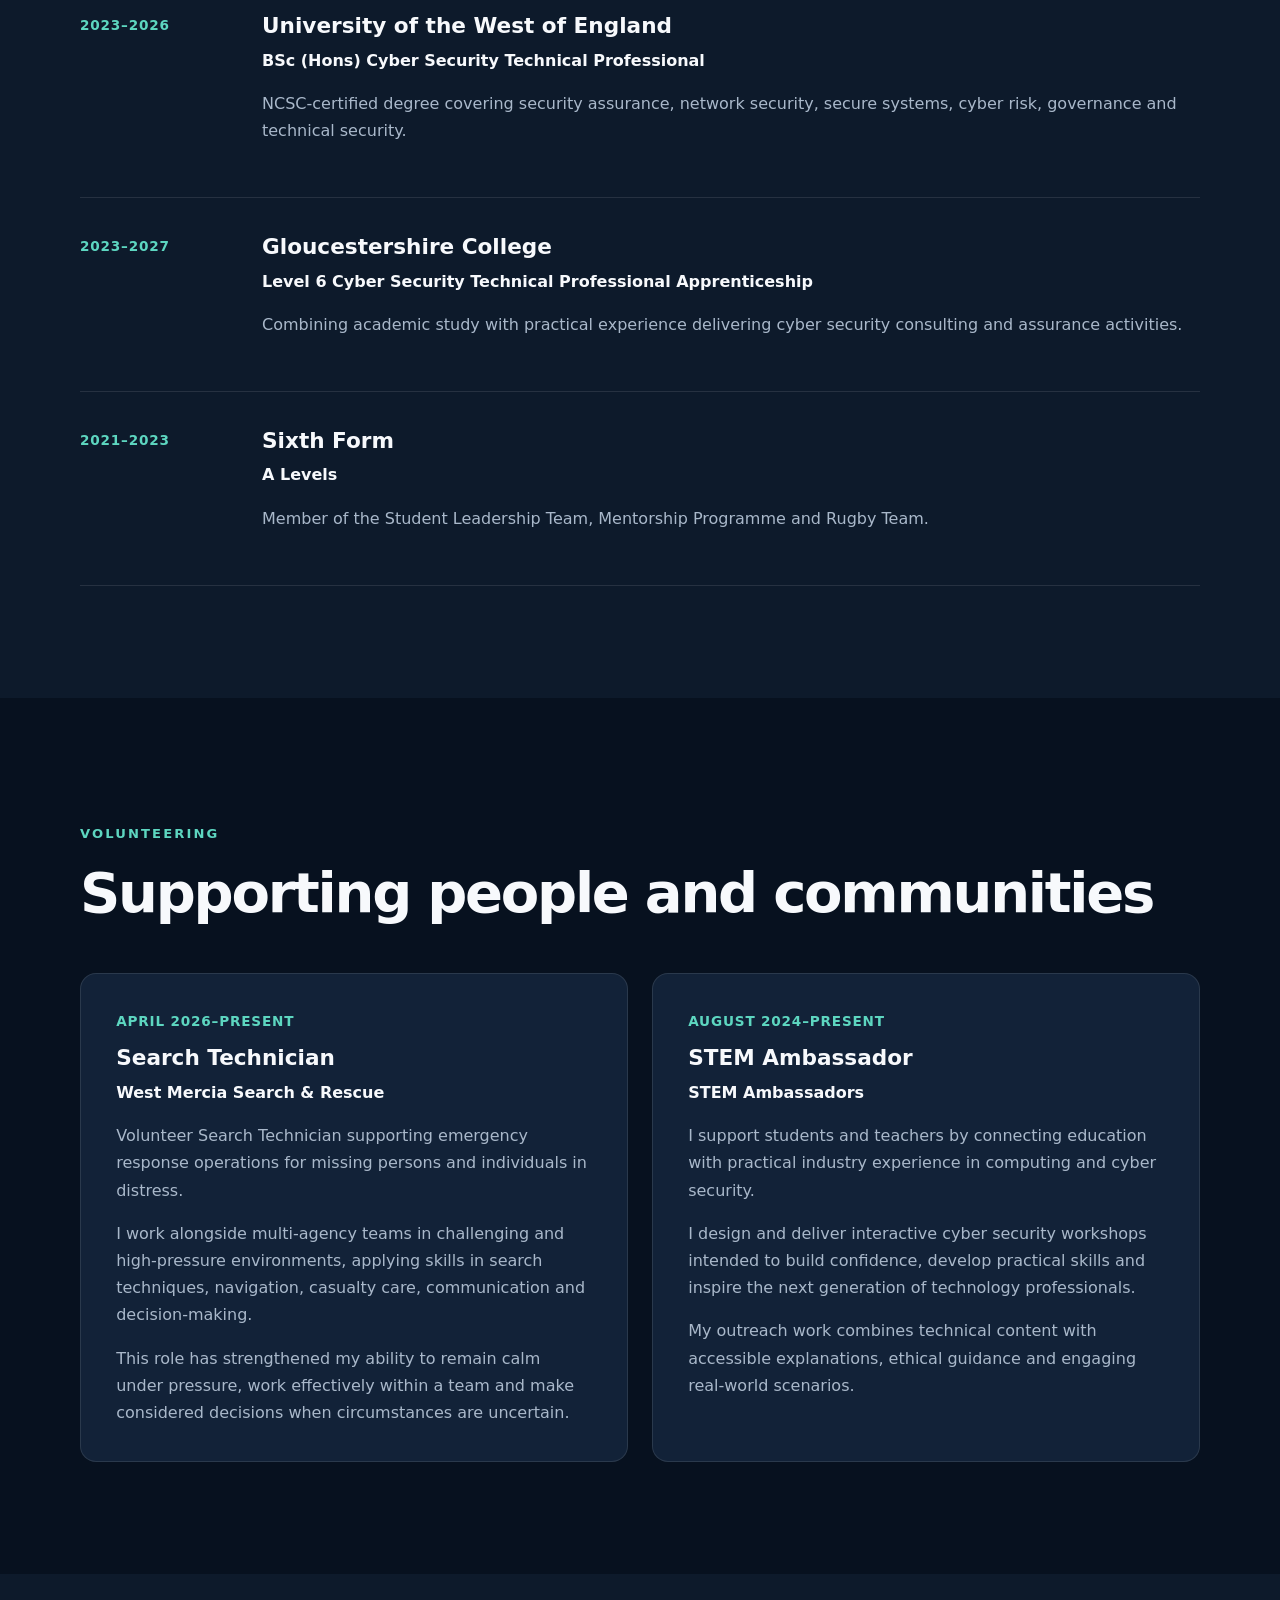
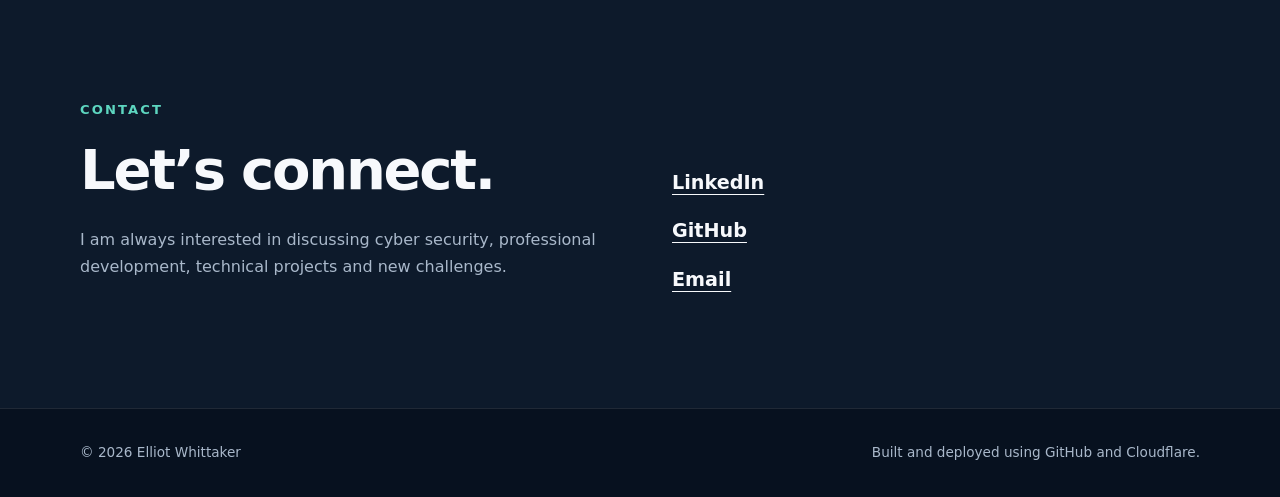
==== commit ff25d16c: "Fix HTML encoding issues in index.html" ====
--- a/index.html
+++ b/index.html
@@ -31,61 +31,61 @@
     </header>
 
    <main>
-    <section class="hero" id="home">
-        <div class="container hero-content hero-layout">
-
-            <div class="hero-text">
-                <p class="eyebrow">Cyber Security Consultant</p>
-
-                <h1>Elliot Whittaker</h1>
-
-                <p class="hero-summary">
-                    Design and assurance of secure systems across
-                    regulated, safety-critical and sensitive environments.
-                </p>
-
-                <p class="hero-detail">
-                    My experience spans secure architecture, cyber risk,
-                    governance and security assurance, with a focus on turning
-                    complex security challenges into practical, proportionate
-                    and risk-based solutions.
-                </p>
-
-                <div class="hero-actions">
-                    <a href="#projects" class="button primary-button">
-                        View my work
-                    </a>
-
-                    <a
-                        href="https://www.linkedin.com/in/elliot-whitt"
-                        class="button secondary-button"
-                        target="_blank"
-                        rel="noopener noreferrer"
+        <section class="hero" id="home">
+            <div class="container hero-layout">
+        
+                <div class="hero-text">
+                    <p class="eyebrow">Cyber Security Consultant</p>
+        
+                    <h1>Elliot Whittaker</h1>
+        
+                    <p class="hero-summary">
+                        Design and assurance of secure systems across regulated,
+                        safety-critical and sensitive environments.
+                    </p>
+        
+                    <p class="hero-detail">
+                        My experience spans secure architecture, cyber risk,
+                        governance and security assurance, with a focus on turning
+                        complex security challenges into practical, proportionate
+                        and risk-based solutions.
+                    </p>
+        
+                    <div class="hero-actions">
+                        <a href="#projects" class="button primary-button">
+                            View my work
+                        </a>
+        
+                        <a
+                            href="https://www.linkedin.com/in/elliot-whitt"
+                            class="button secondary-button"
+                            target="_blank"
+                            rel="noopener noreferrer"
+                        >
+                            LinkedIn
+                        </a>
+        
+                        <a href="#contact" class="button secondary-button">
+                            Contact
+                        </a>
+                    </div>
+                </div>
+        
+                <div class="hero-image-wrapper">
+                    <img
+                        src="elliot_whittaker_headshot.jpg"
+                        alt="Professional headshot of Elliot Whittaker"
+                        class="hero-image"
+                        width="800"
+                        height="800"
+                        loading="eager"
+                        decoding="async"
                     >
-                        LinkedIn
-                    </a>
-
-                    <a href="#contact" class="button secondary-button">
-                        Contact
-                    </a>
-                </div>
-            </div>
-
-            <div class="hero-image-wrapper">
-                <img
-                    src="elliot_whittaker_headshot.jpg"
-                    alt="Professional headshot of Elliot Whittaker"
-                    class="hero-image"
-                    width="800"
-                    height="800"
-                    loading="eager"
-                    decoding="async"
-                >
-            </div>
-
-        </div>
-    </section>
-
+                </div>
+        
+            </div>
+        </section>
+       
         <section class="section" id="about">
             <div class="container narrow-container">
                 <p class="section-label">About</p>
--- a/styles.css
+++ b/styles.css
@@ -37,6 +37,10 @@
     color: inherit;
 }
 
+img {
+    max-width: 100%;
+}
+
 .container {
     width: min(90%, var(--max-width));
     margin: 0 auto;
@@ -45,6 +49,8 @@
 .narrow-container {
     max-width: 800px;
 }
+
+/* Header and navigation */
 
 .site-header {
     position: sticky;
@@ -85,9 +91,52 @@
     font-size: 0.95rem;
 }
 
-nav a:hover {
+nav a:hover,
+nav a:focus-visible {
     color: var(--text);
 }
+
+/* Typography */
+
+.eyebrow,
+.section-label {
+    margin-bottom: 1rem;
+    color: var(--accent);
+    font-size: 0.82rem;
+    font-weight: 800;
+    letter-spacing: 0.16em;
+    text-transform: uppercase;
+}
+
+h1,
+h2,
+h3 {
+    margin-top: 0;
+    line-height: 1.15;
+}
+
+h1 {
+    margin-bottom: 1.5rem;
+    font-size: clamp(3rem, 8vw, 6.2rem);
+    letter-spacing: -0.06em;
+}
+
+h2 {
+    margin-bottom: 1.5rem;
+    font-size: clamp(2rem, 5vw, 3.5rem);
+    letter-spacing: -0.04em;
+}
+
+h3 {
+    margin-bottom: 0.8rem;
+    font-size: 1.35rem;
+}
+
+p {
+    color: var(--muted);
+}
+
+/* Hero */
 
 .hero {
     min-height: calc(100vh - 72px);
@@ -103,45 +152,18 @@
 }
 
 .hero-content {
-    max-width: 850px;
-}
-
-.eyebrow,
-.section-label {
-    margin-bottom: 1rem;
-    color: var(--accent);
-    font-size: 0.82rem;
-    font-weight: 800;
-    letter-spacing: 0.16em;
-    text-transform: uppercase;
-}
-
-h1,
-h2,
-h3 {
-    margin-top: 0;
-    line-height: 1.15;
-}
-
-h1 {
-    margin-bottom: 1.5rem;
-    font-size: clamp(3rem, 9vw, 6.7rem);
-    letter-spacing: -0.06em;
-}
-
-h2 {
-    margin-bottom: 1.5rem;
-    font-size: clamp(2rem, 5vw, 3.5rem);
-    letter-spacing: -0.04em;
-}
-
-h3 {
-    margin-bottom: 0.8rem;
-    font-size: 1.35rem;
-}
-
-p {
-    color: var(--muted);
+    max-width: none;
+}
+
+.hero-layout {
+    display: grid;
+    grid-template-columns: minmax(0, 1.55fr) minmax(260px, 0.65fr);
+    gap: 4rem;
+    align-items: center;
+}
+
+.hero-text {
+    min-width: 0;
 }
 
 .hero-summary {
@@ -163,6 +185,25 @@
     gap: 1rem;
     margin-top: 2.5rem;
 }
+
+.hero-image-wrapper {
+    display: flex;
+    align-items: center;
+    justify-content: center;
+}
+
+.hero-image {
+    display: block;
+    width: min(100%, 340px);
+    aspect-ratio: 1 / 1;
+    object-fit: cover;
+    object-position: center;
+    border: 1px solid var(--border);
+    border-radius: 24px;
+    box-shadow: 0 24px 70px rgba(0, 0, 0, 0.35);
+}
+
+/* Buttons */
 
 .button {
     display: inline-flex;
@@ -176,11 +217,17 @@
     text-decoration: none;
     transition:
         transform 0.2s ease,
-        background 0.2s ease;
+        background 0.2s ease,
+        border-color 0.2s ease;
 }
 
 .button:hover {
     transform: translateY(-2px);
+}
+
+.button:focus-visible {
+    outline: 3px solid rgba(93, 214, 192, 0.45);
+    outline-offset: 3px;
 }
 
 .primary-button {
@@ -191,7 +238,10 @@
 
 .secondary-button:hover {
     background: var(--surface);
-}
+    border-color: rgba(255, 255, 255, 0.2);
+}
+
+/* General sections */
 
 .section {
     padding: 7rem 0;
@@ -200,6 +250,8 @@
 .alternate-section {
     background: var(--background-secondary);
 }
+
+/* Experience cards */
 
 .card-grid {
     display: grid;
@@ -218,6 +270,8 @@
 .card p {
     margin-bottom: 0;
 }
+
+/* Projects */
 
 .project-list {
     margin-top: 3rem;
@@ -257,73 +311,7 @@
     font-size: 0.8rem;
 }
 
-.contact-container {
-    display: grid;
-    grid-template-columns: 1fr 1fr;
-    gap: 4rem;
-    align-items: end;
-}
-
-.contact-links {
-    display: flex;
-    flex-direction: column;
-    align-items: flex-start;
-    gap: 1rem;
-}
-
-.contact-links a {
-    color: var(--text);
-    font-size: 1.2rem;
-    font-weight: 700;
-    text-underline-offset: 5px;
-}
-
-footer {
-    padding: 2rem 0;
-    border-top: 1px solid var(--border);
-}
-
-.footer-content {
-    display: flex;
-    justify-content: space-between;
-    gap: 2rem;
-}
-
-.footer-content p {
-    margin: 0;
-    font-size: 0.85rem;
-}
-
-@media (max-width: 760px) {
-    nav {
-        display: none;
-    }
-
-    .hero {
-        min-height: auto;
-        padding: 6rem 0;
-    }
-
-    .section {
-        padding: 5rem 0;
-    }
-
-    .card-grid,
-    .contact-container {
-        grid-template-columns: 1fr;
-    }
-
-    .project {
-        grid-template-columns: 1fr;
-        gap: 0.4rem;
-    }
-
-    .footer-content {
-        flex-direction: column;
-        gap: 0.5rem;
-    }
-    
-}
+/* Education timeline */
 
 .timeline {
     margin-top: 3rem;
@@ -355,6 +343,8 @@
     font-weight: 700;
 }
 
+/* Volunteering */
+
 .volunteering-grid {
     display: grid;
     grid-template-columns: repeat(2, 1fr);
@@ -373,6 +363,49 @@
     margin-bottom: 0;
 }
 
+/* Contact */
+
+.contact-container {
+    display: grid;
+    grid-template-columns: 1fr 1fr;
+    gap: 4rem;
+    align-items: end;
+}
+
+.contact-links {
+    display: flex;
+    flex-direction: column;
+    align-items: flex-start;
+    gap: 1rem;
+}
+
+.contact-links a {
+    color: var(--text);
+    font-size: 1.2rem;
+    font-weight: 700;
+    text-underline-offset: 5px;
+}
+
+/* Footer */
+
+footer {
+    padding: 2rem 0;
+    border-top: 1px solid var(--border);
+}
+
+.footer-content {
+    display: flex;
+    justify-content: space-between;
+    gap: 2rem;
+}
+
+.footer-content p {
+    margin: 0;
+    font-size: 0.85rem;
+}
+
+/* Responsive layout */
+
 @media (max-width: 900px) {
     nav {
         gap: 0.9rem;
@@ -383,53 +416,73 @@
     }
 }
 
+@media (max-width: 850px) {
+    .hero {
+        min-height: auto;
+        padding: 5.5rem 0;
+    }
+
+    .hero-layout {
+        grid-template-columns: 1fr;
+        gap: 3rem;
+    }
+
+    .hero-image-wrapper {
+        justify-content: flex-start;
+        order: -1;
+    }
+
+    .hero-image {
+        width: 220px;
+    }
+}
+
 @media (max-width: 760px) {
+    nav {
+        display: none;
+    }
+
+    .hero {
+        padding: 4.5rem 0;
+    }
+
+    .hero-image {
+        width: 180px;
+        border-radius: 18px;
+    }
+
+    .section {
+        padding: 5rem 0;
+    }
+
+    .card-grid,
+    .contact-container,
+    .volunteering-grid {
+        grid-template-columns: 1fr;
+    }
+
     .timeline-item {
         grid-template-columns: 1fr;
         gap: 0.2rem;
     }
 
-    .volunteering-grid {
+    .project {
         grid-template-columns: 1fr;
-    }
-}
-
-
-.hero-layout {
-    width: min(90%, var(--max-width));
-    margin: 0 auto;
-    display: grid;
-    grid-template-columns: minmax(0, 1.5fr) minmax(240px, 0.7fr);
-    gap: 4rem;
-    align-items: center;
-}
-
-.hero-image-wrapper {
-    display: flex;
-    justify-content: center;
-}
-
-.hero-image {
-    width: min(100%, 360px);
-    aspect-ratio: 1 / 1;
-    object-fit: cover;
-    object-position: center;
-    border-radius: 24px;
-    border: 1px solid var(--border);
-    box-shadow: 0 24px 70px rgba(0, 0, 0, 0.35);
-}
-
-@media (max-width: 850px) {
-    .hero-layout {
-        grid-template-columns: 1fr;
-        gap: 2.5rem;
-    }
-
-    .hero-image-wrapper {
-        justify-content: flex-start;
-    }
-
-    .hero-image {
-        width: 220px;
-    }
-}
+        gap: 0.4rem;
+    }
+
+    .footer-content {
+        flex-direction: column;
+        gap: 0.5rem;
+    }
+}
+
+@media (prefers-reduced-motion: reduce) {
+    html {
+        scroll-behavior: auto;
+    }
+
+    .button {
+        transition: none;
+    }
+}
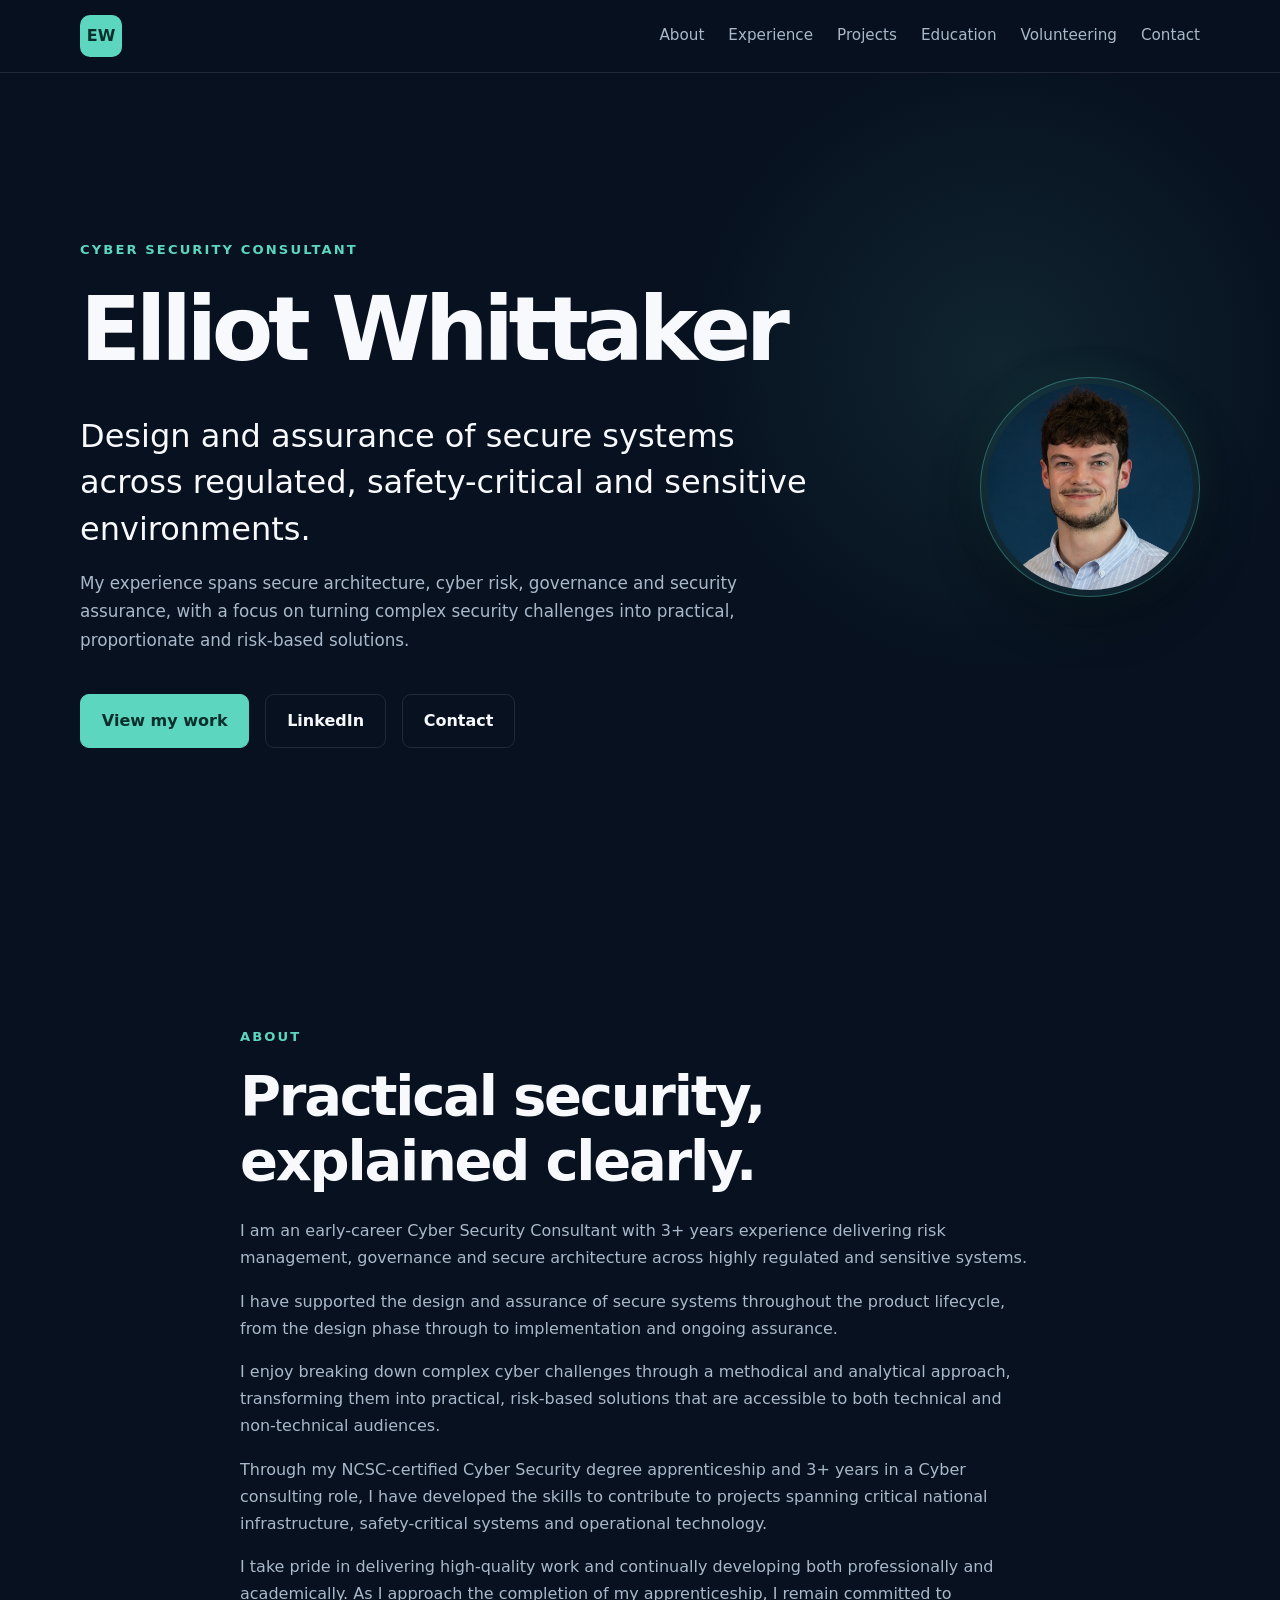
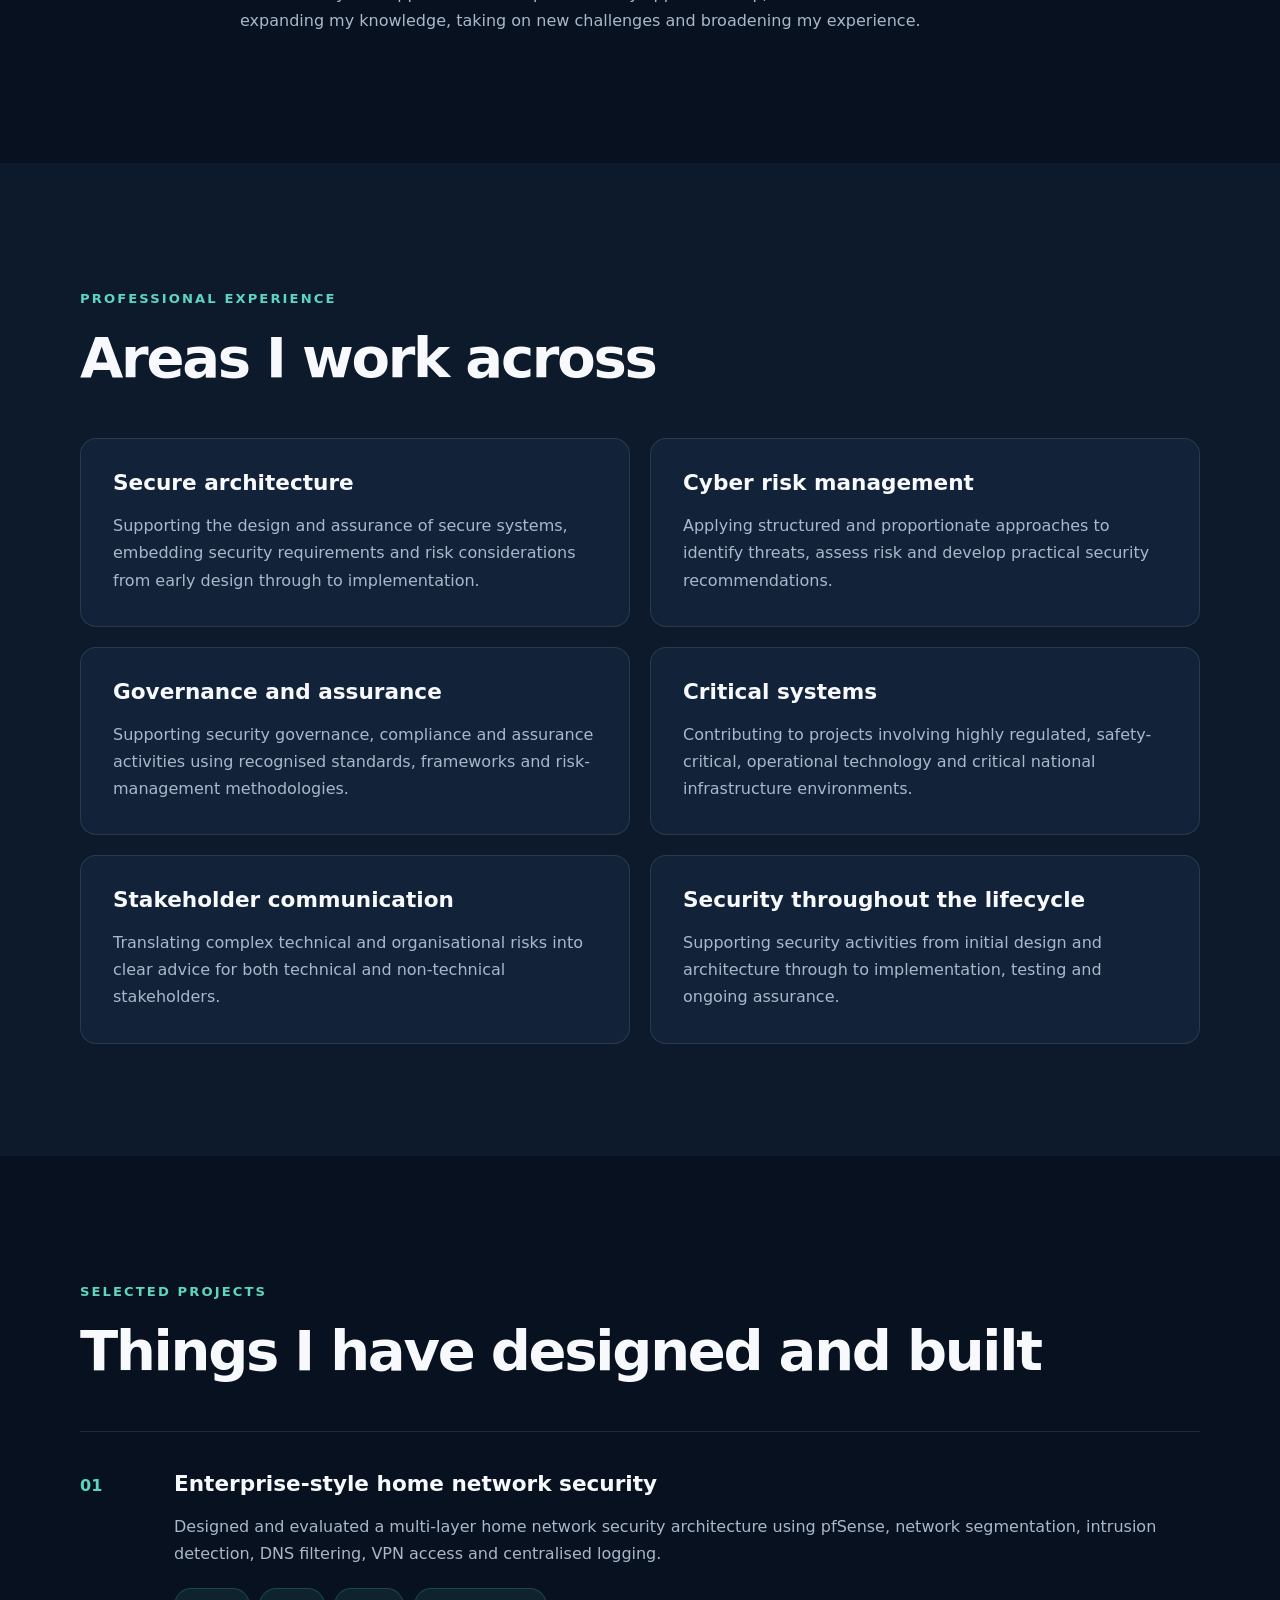
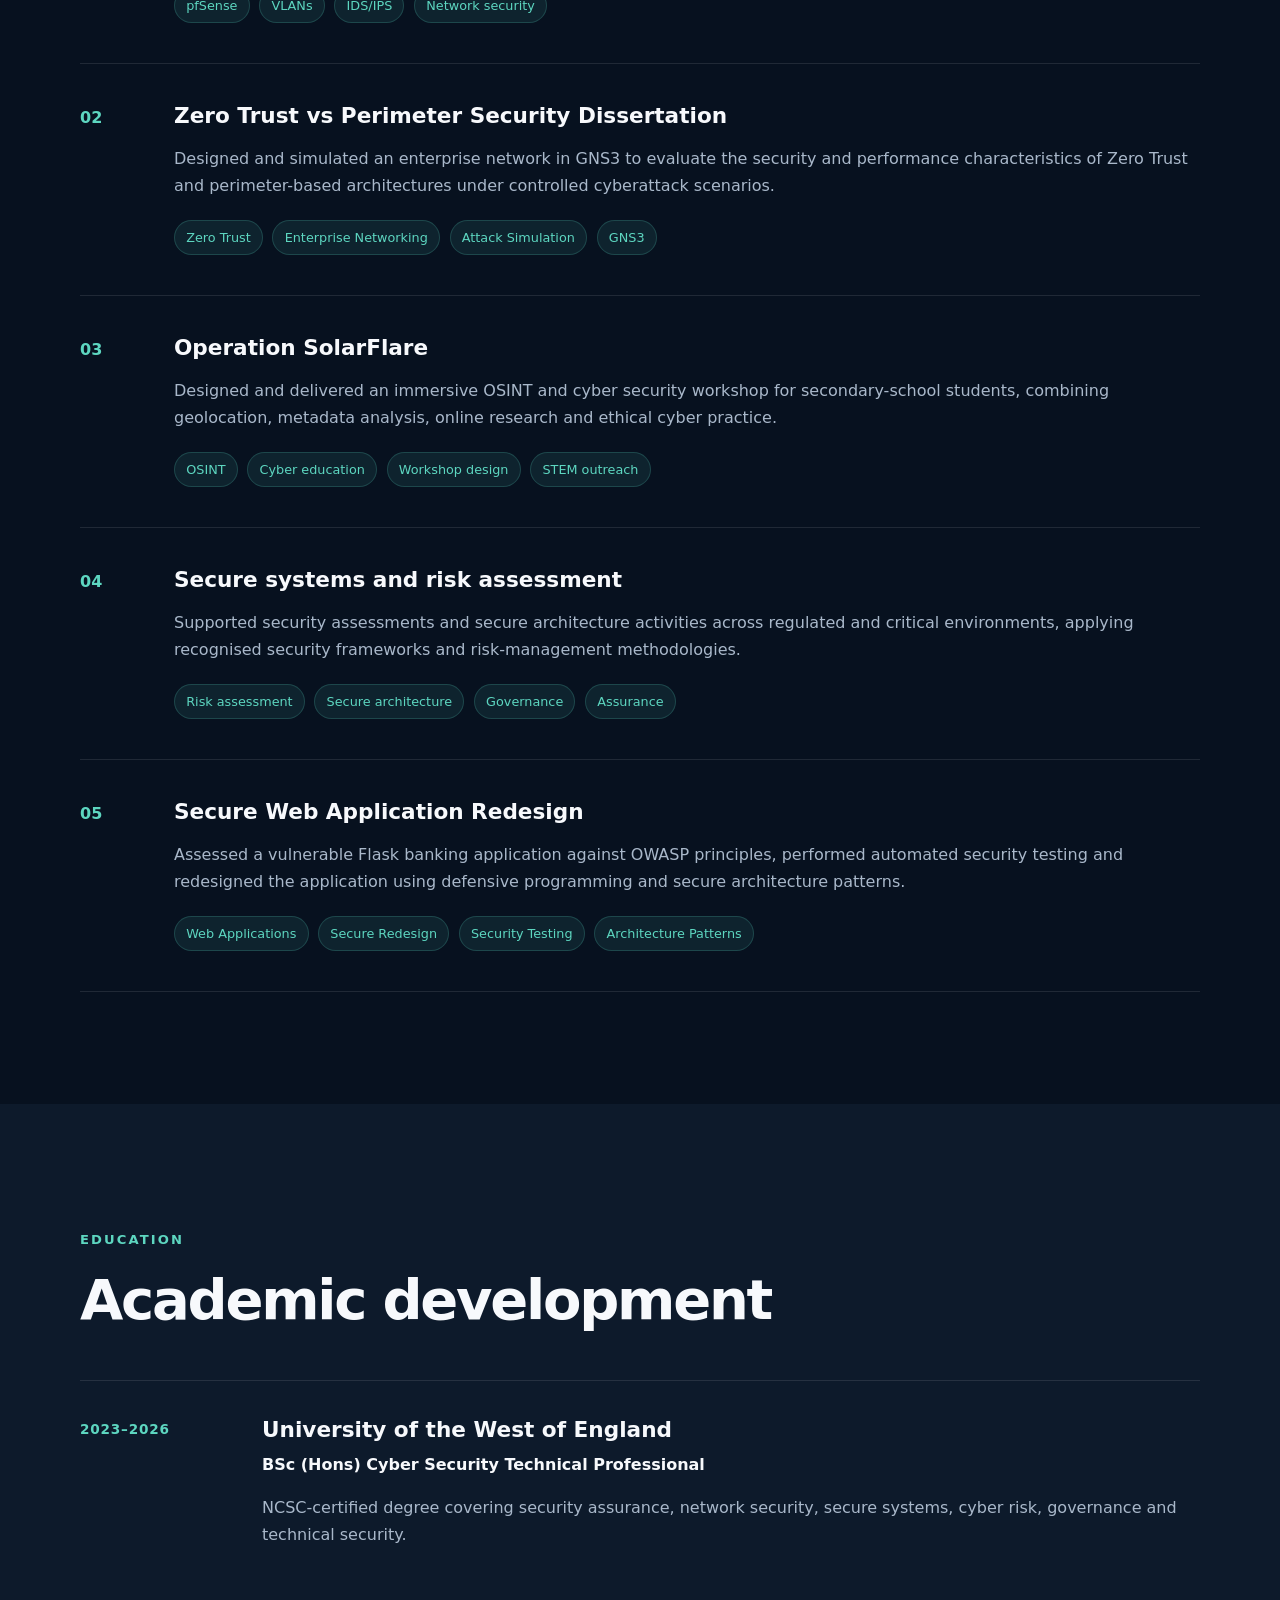
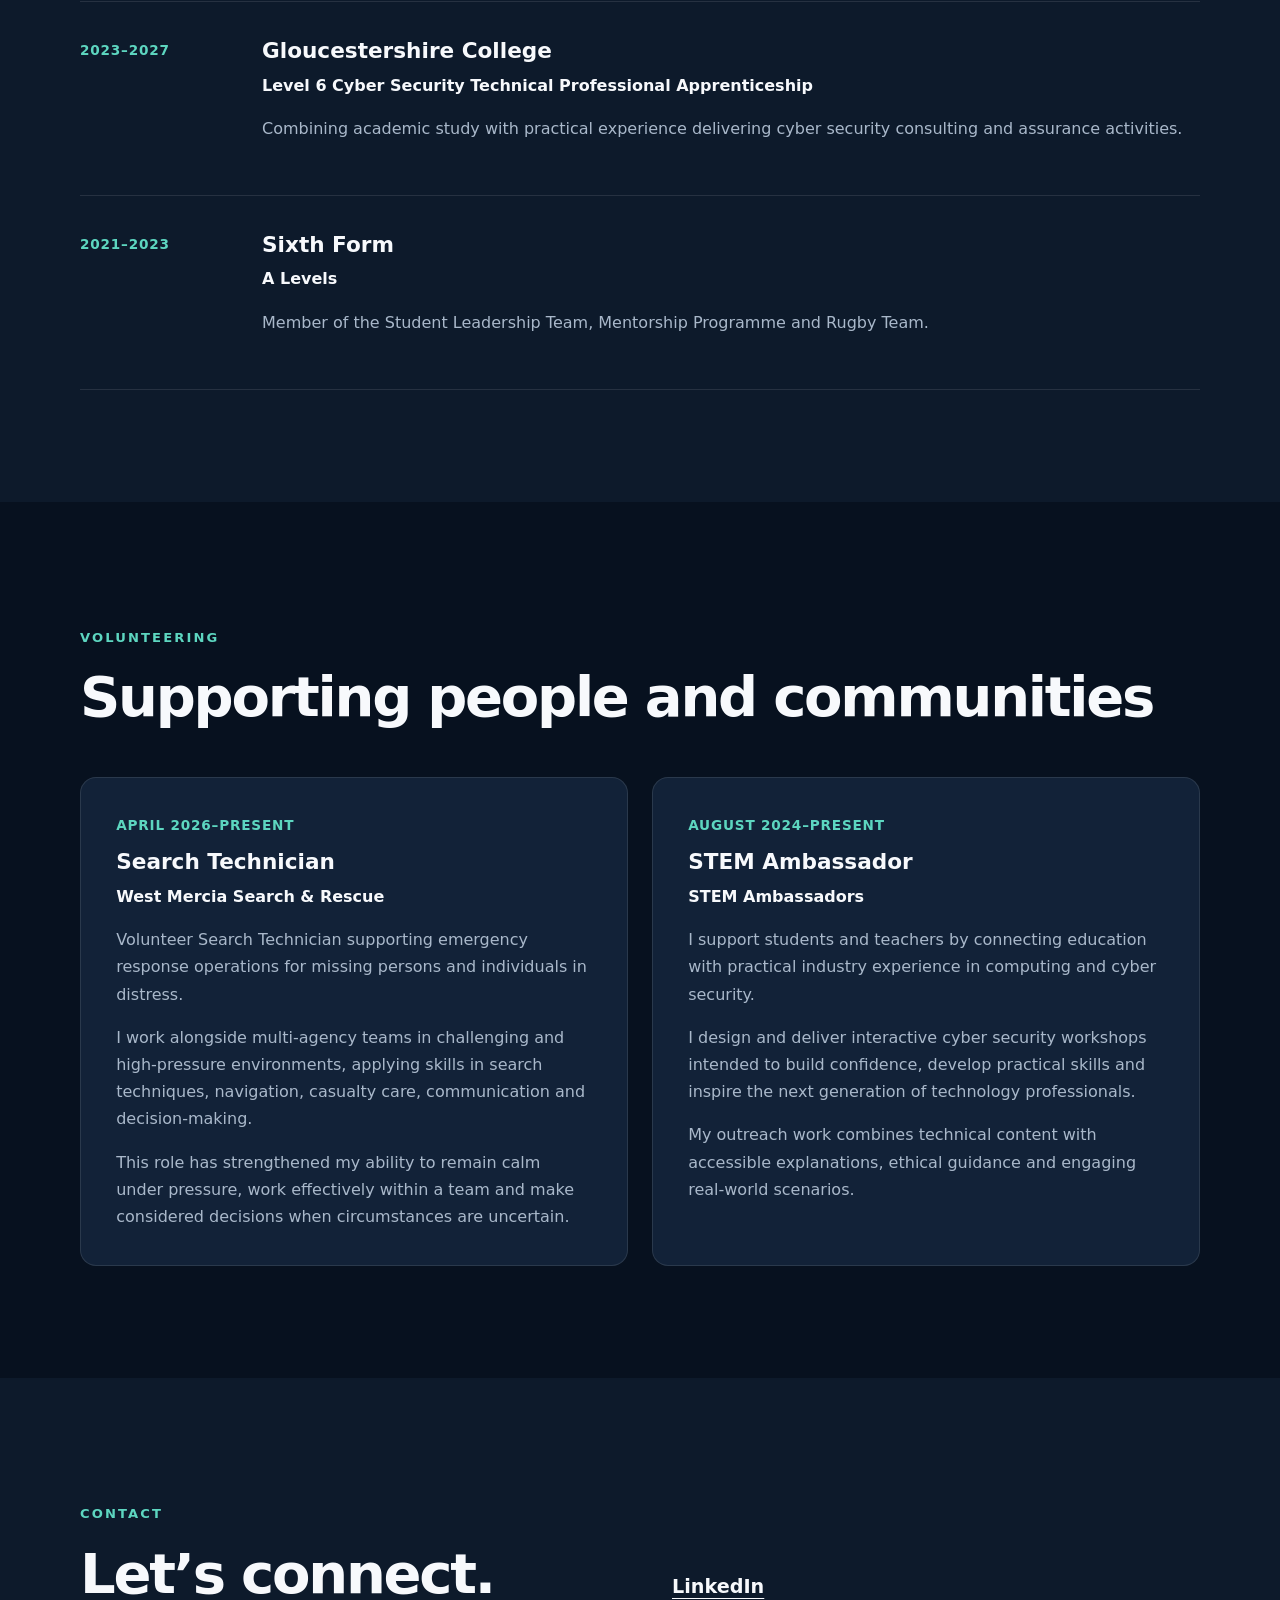
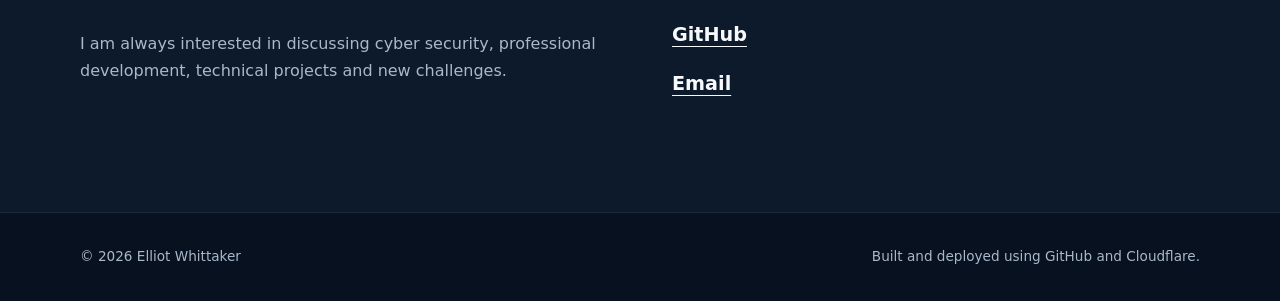
==== commit 3c0a4612: "Added contact details" ====
--- a/index.html
+++ b/index.html
@@ -452,14 +452,14 @@
                     </a>
 
                     <a
-                        href="https://github.com/"
+                        href="https://github.com/error404EW"
                         target="_blank"
                         rel="noopener noreferrer"
                     >
                         GitHub
                     </a>
 
-                    <a href="mailto:your-email@example.com">
+                    <a href="mailto:contact@elliotwhittaker.co.uk">
                         Email
                     </a>
                 </div>
--- a/styles.css
+++ b/styles.css
@@ -117,7 +117,7 @@
 
 h1 {
     margin-bottom: 1.5rem;
-    font-size: clamp(3rem, 8vw, 6.2rem);
+    font-size: clamp(3rem, 7vw, 6rem);
     letter-spacing: -0.06em;
 }
 
@@ -142,22 +142,18 @@
     min-height: calc(100vh - 72px);
     display: flex;
     align-items: center;
-    padding: 7rem 0;
+    padding: 6rem 0;
     background:
         radial-gradient(
-            circle at 70% 25%,
-            rgba(93, 214, 192, 0.12),
-            transparent 34%
+            circle at 78% 35%,
+            rgba(93, 214, 192, 0.1),
+            transparent 28%
         );
 }
 
-.hero-content {
-    max-width: none;
-}
-
 .hero-layout {
     display: grid;
-    grid-template-columns: minmax(0, 1.55fr) minmax(260px, 0.65fr);
+    grid-template-columns: minmax(0, 1fr) 220px;
     gap: 4rem;
     align-items: center;
 }
@@ -187,20 +183,25 @@
 }
 
 .hero-image-wrapper {
-    display: flex;
-    align-items: center;
-    justify-content: center;
+    width: 220px;
+    height: 220px;
+    padding: 6px;
+    justify-self: end;
+    background: rgba(93, 214, 192, 0.08);
+    border: 1px solid rgba(93, 214, 192, 0.35);
+    border-radius: 50%;
+    box-shadow:
+        0 20px 50px rgba(0, 0, 0, 0.35),
+        0 0 40px rgba(93, 214, 192, 0.08);
 }
 
 .hero-image {
     display: block;
-    width: min(100%, 340px);
-    aspect-ratio: 1 / 1;
+    width: 100%;
+    height: 100%;
     object-fit: cover;
-    object-position: center;
-    border: 1px solid var(--border);
-    border-radius: 24px;
-    box-shadow: 0 24px 70px rgba(0, 0, 0, 0.35);
+    object-position: center 23%;
+    border-radius: 50%;
 }
 
 /* Buttons */
@@ -414,26 +415,15 @@
     nav a {
         font-size: 0.82rem;
     }
-}
-
-@media (max-width: 850px) {
-    .hero {
-        min-height: auto;
-        padding: 5.5rem 0;
-    }
 
     .hero-layout {
-        grid-template-columns: 1fr;
-        gap: 3rem;
+        grid-template-columns: minmax(0, 1fr) 180px;
+        gap: 2.5rem;
     }
 
     .hero-image-wrapper {
-        justify-content: flex-start;
-        order: -1;
-    }
-
-    .hero-image {
-        width: 220px;
+        width: 180px;
+        height: 180px;
     }
 }
 
@@ -443,12 +433,38 @@
     }
 
     .hero {
-        padding: 4.5rem 0;
-    }
-
-    .hero-image {
-        width: 180px;
-        border-radius: 18px;
+        min-height: auto;
+        padding: 4rem 0 5rem;
+    }
+
+    .hero-layout {
+        grid-template-columns: 1fr;
+        gap: 2rem;
+    }
+
+    .hero-image-wrapper {
+        width: 145px;
+        height: 145px;
+        justify-self: center;
+        order: -1;
+    }
+
+    .hero-text {
+        text-align: center;
+    }
+
+    .hero-summary,
+    .hero-detail {
+        margin-left: auto;
+        margin-right: auto;
+    }
+
+    .hero-actions {
+        justify-content: center;
+    }
+
+    h1 {
+        font-size: clamp(2.8rem, 13vw, 4.5rem);
     }
 
     .section {
@@ -477,6 +493,35 @@
     }
 }
 
+@media (max-width: 480px) {
+    .hero {
+        padding: 3rem 0 4rem;
+    }
+
+    .hero-image-wrapper {
+        width: 125px;
+        height: 125px;
+        padding: 4px;
+    }
+
+    .hero-summary {
+        font-size: 1.18rem;
+    }
+
+    .hero-detail {
+        font-size: 1rem;
+    }
+
+    .hero-actions {
+        flex-direction: column;
+        align-items: stretch;
+    }
+
+    .button {
+        width: 100%;
+    }
+}
+
 @media (prefers-reduced-motion: reduce) {
     html {
         scroll-behavior: auto;
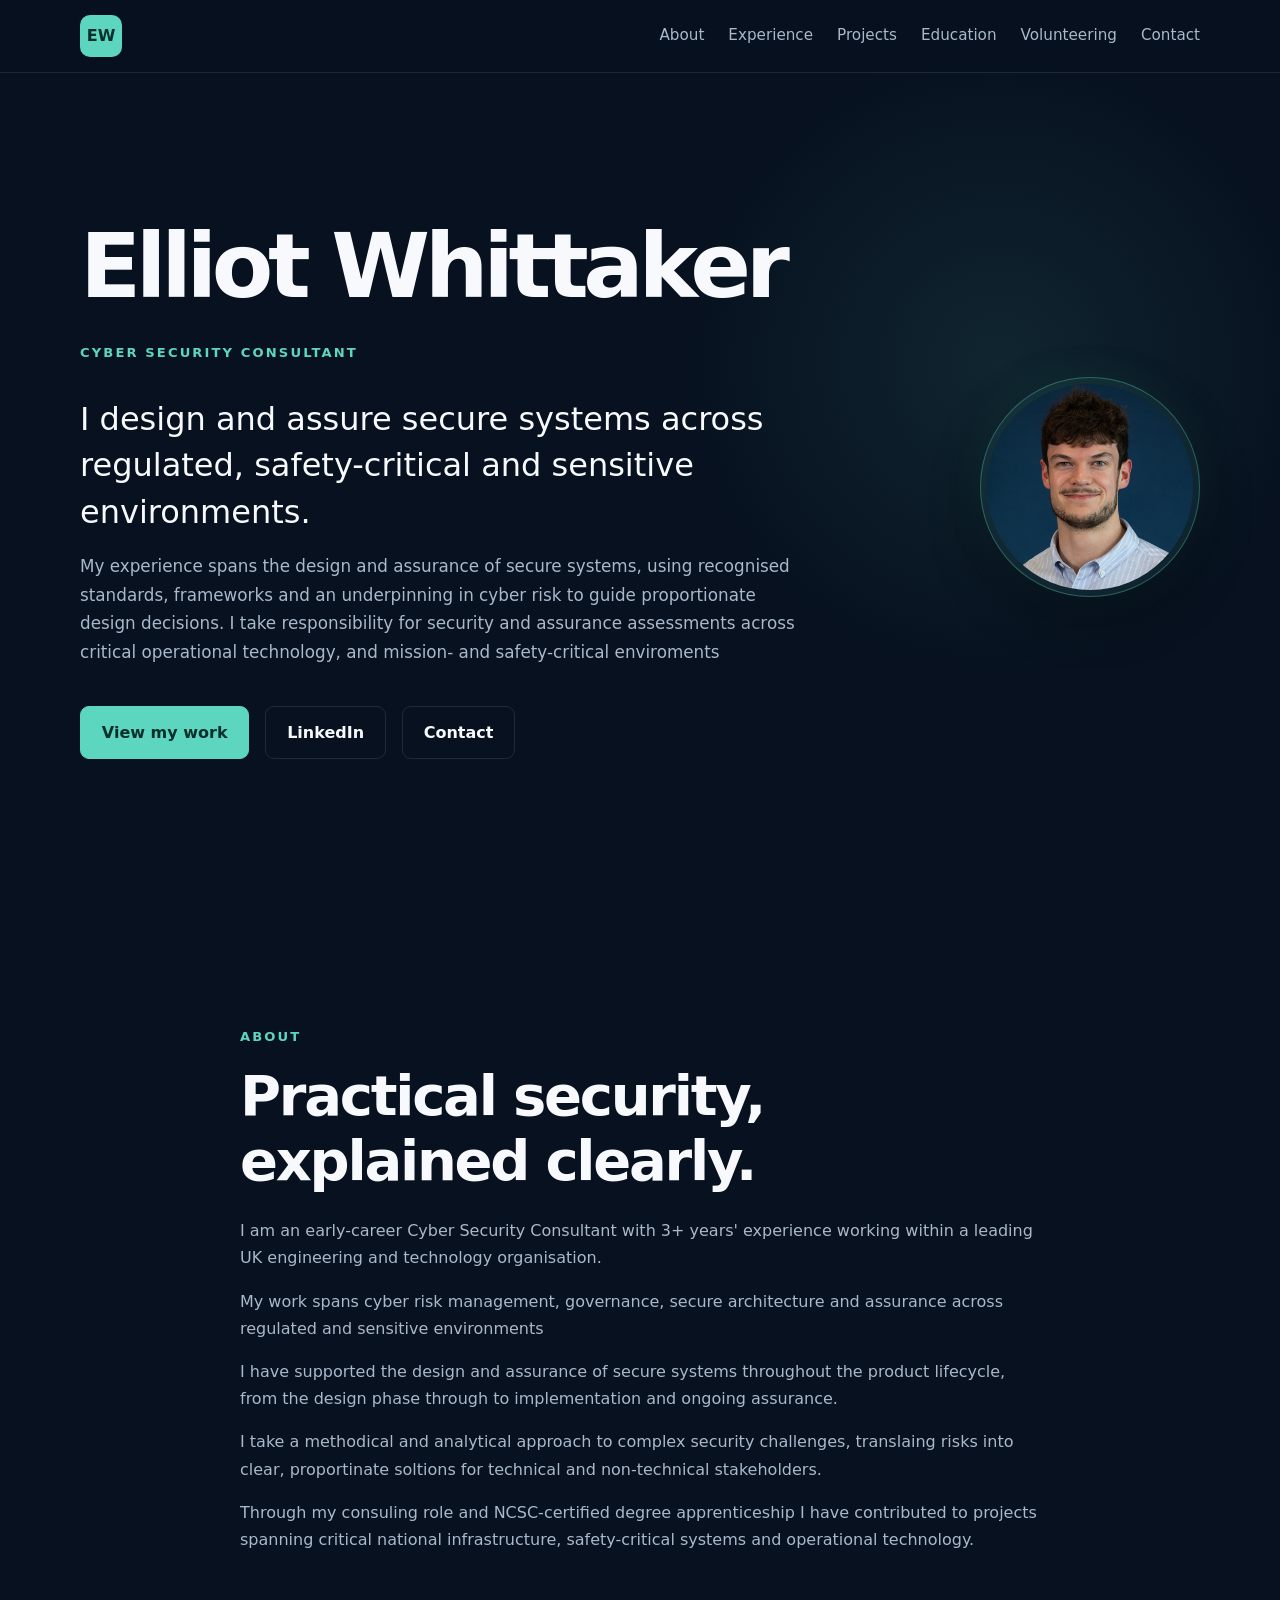
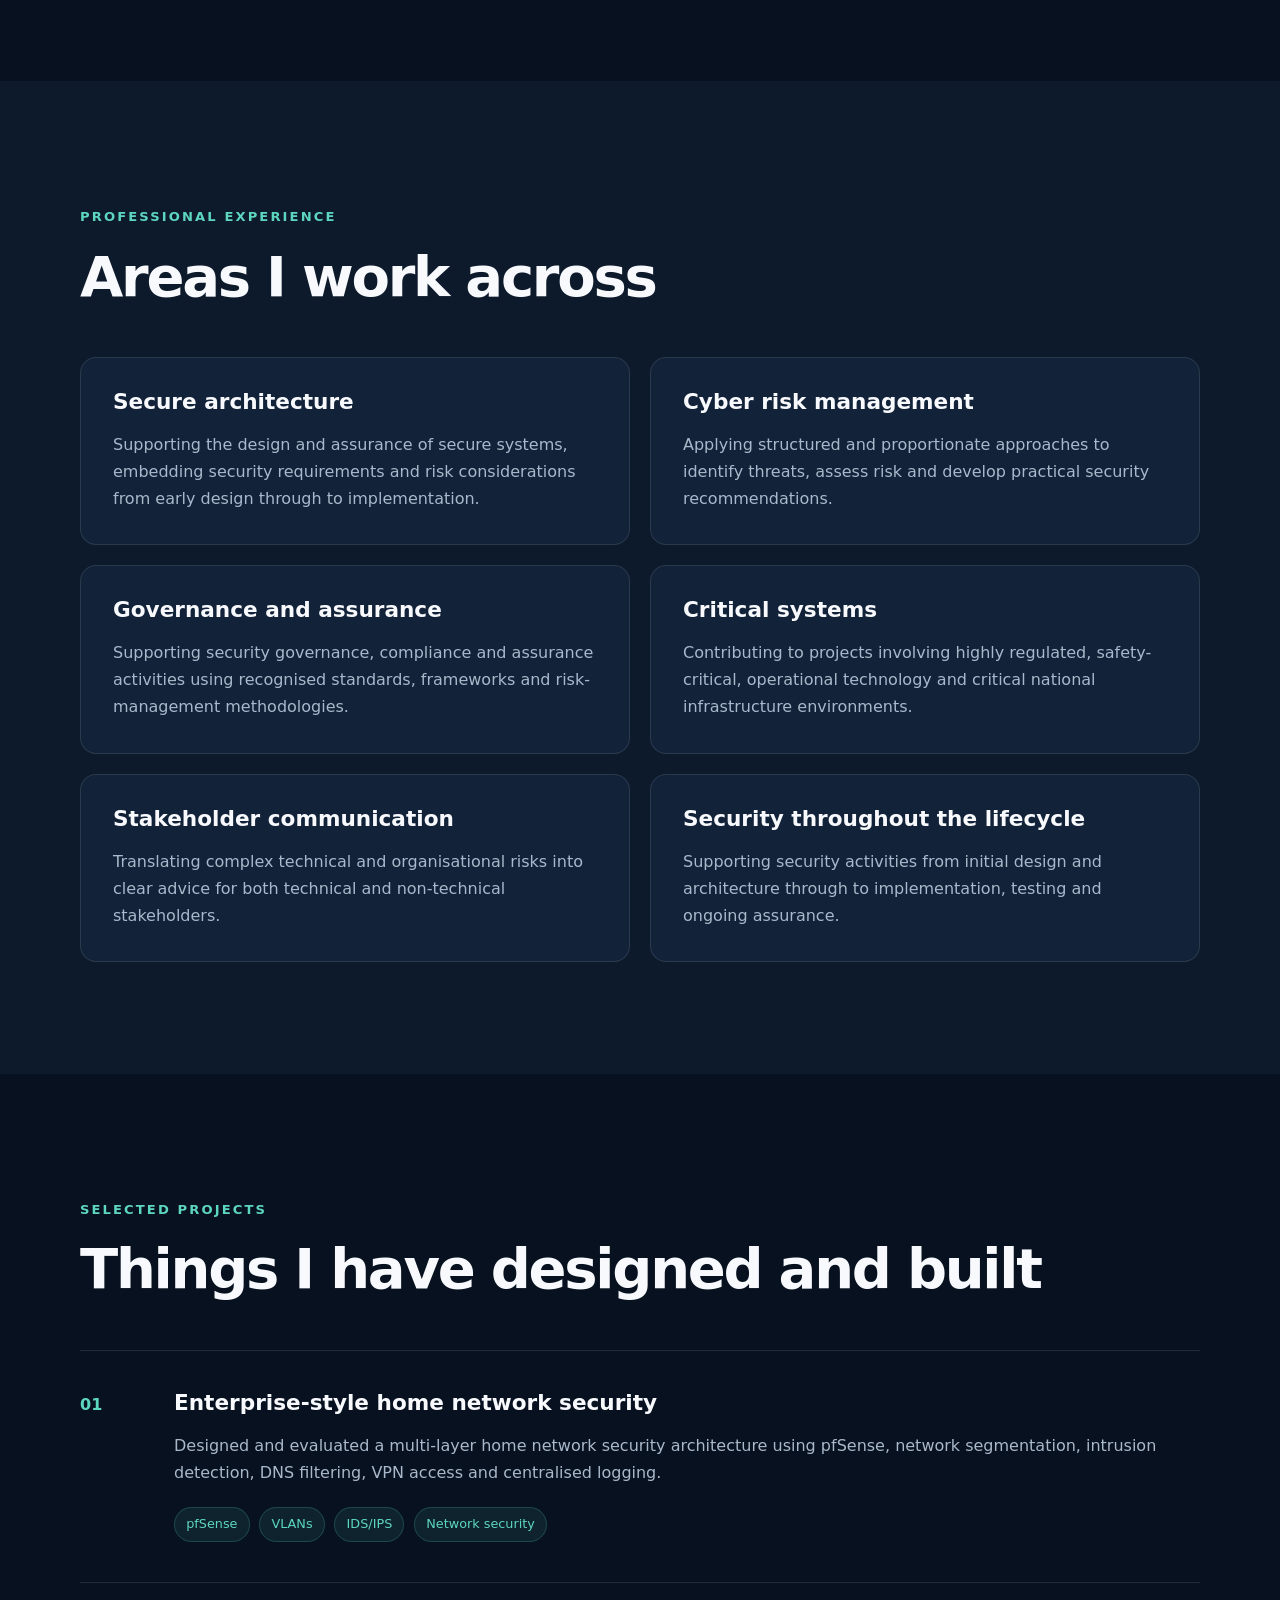
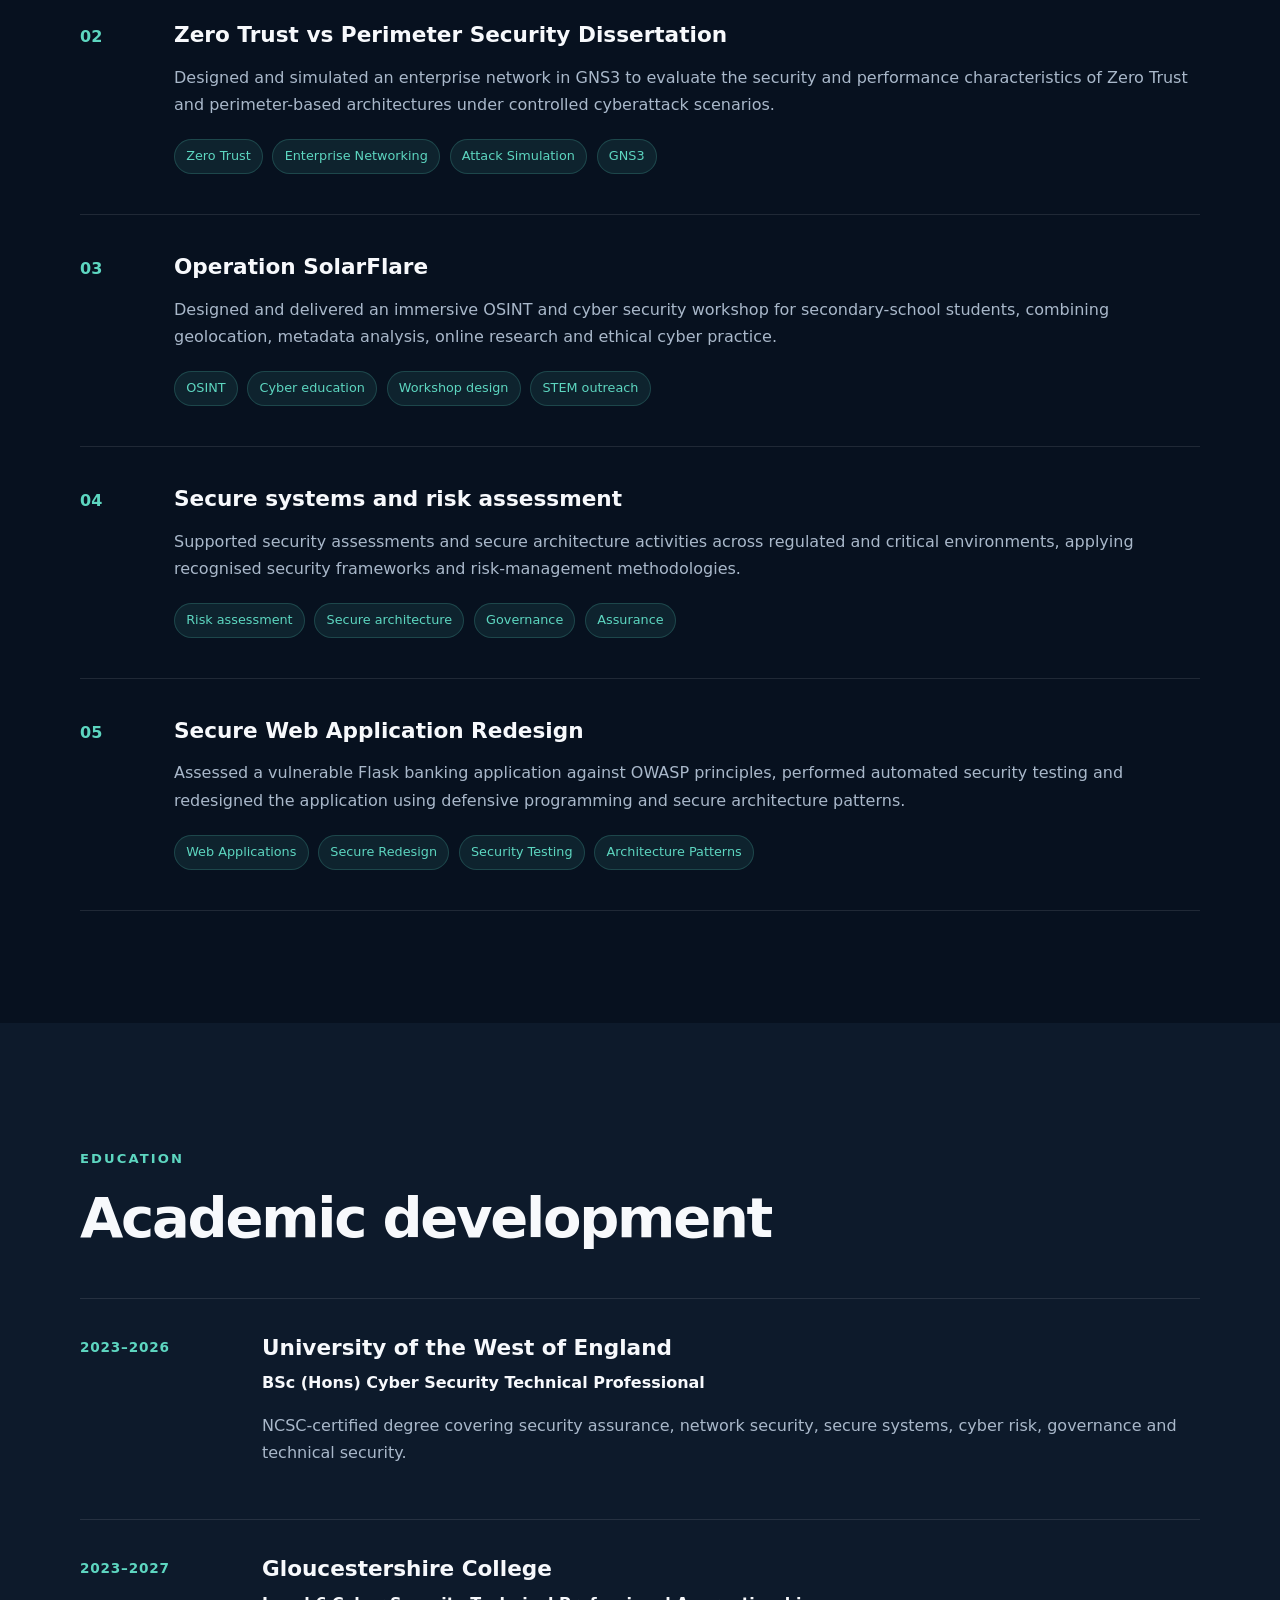
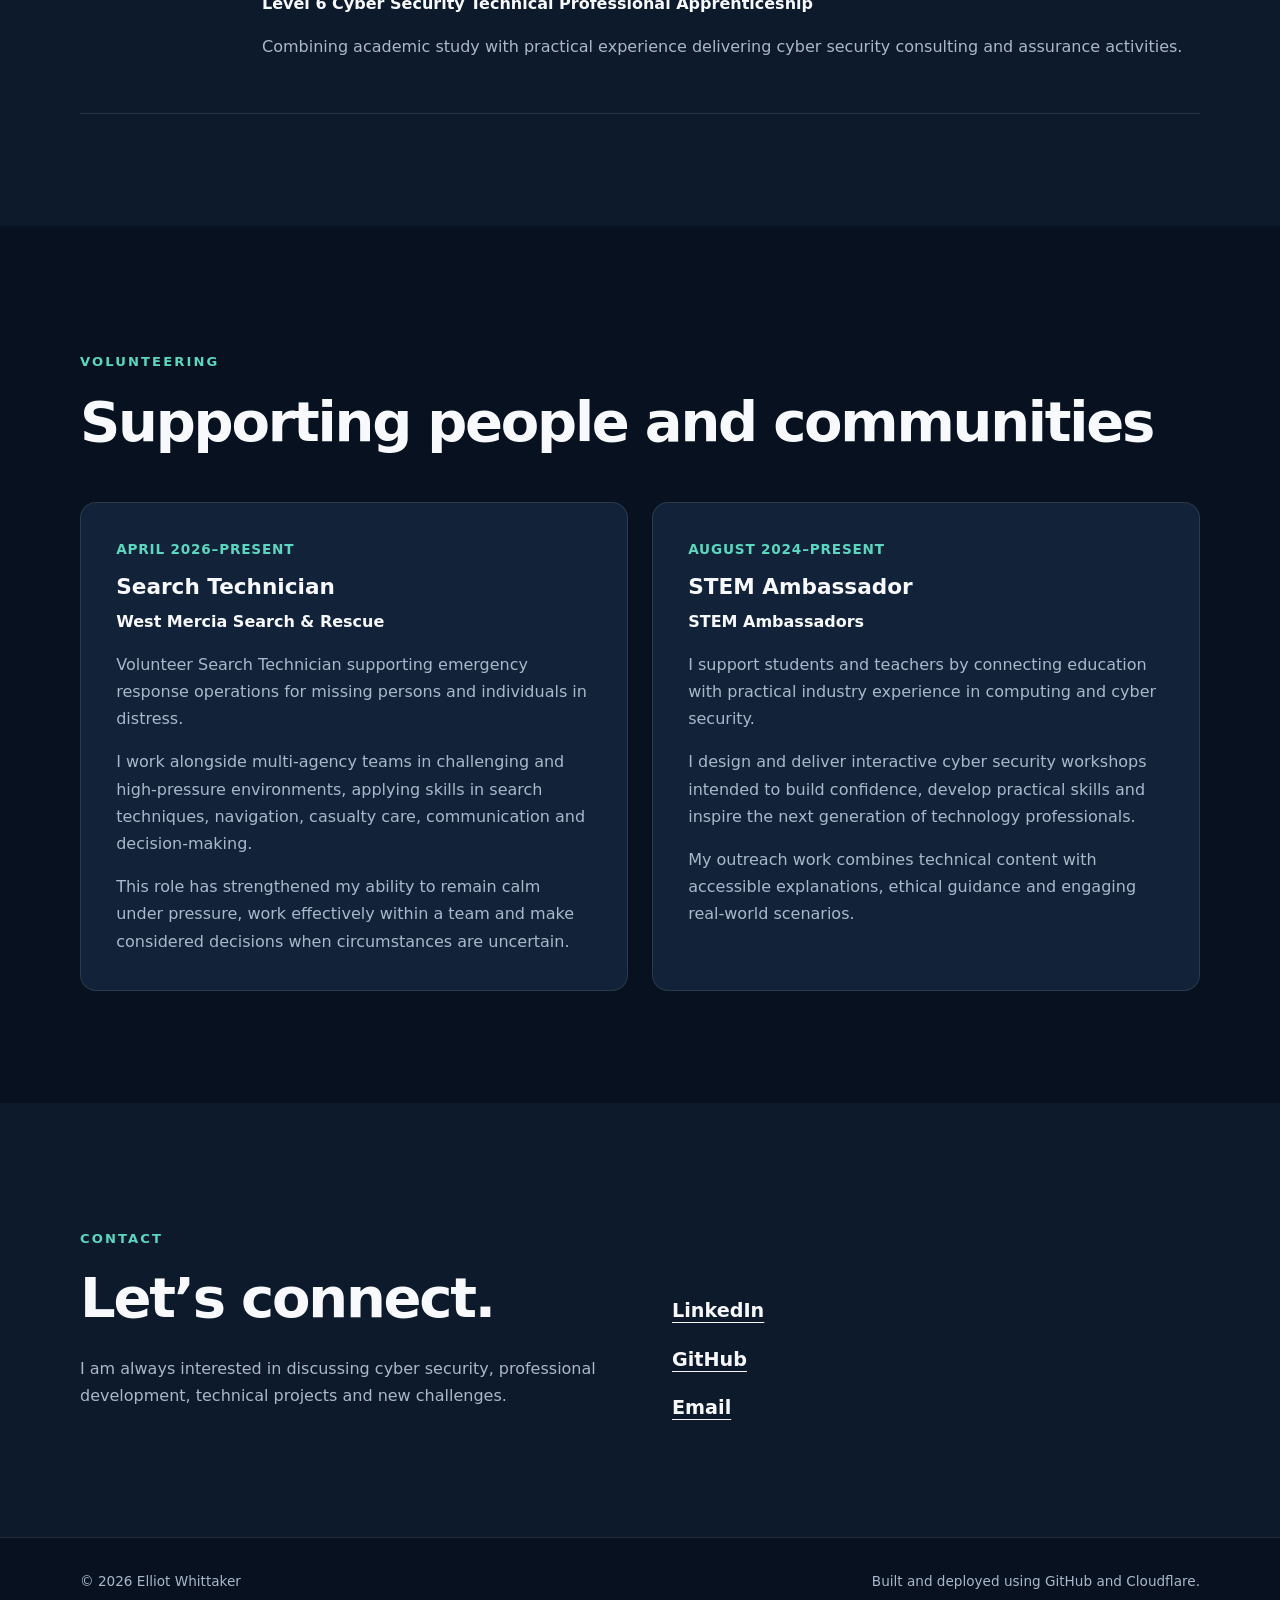
==== commit 177d29ca: "Changed site text" ====
--- a/index.html
+++ b/index.html
@@ -35,20 +35,24 @@
             <div class="container hero-layout">
         
                 <div class="hero-text">
+        
+                    <h1>Elliot Whittaker</h1>
+
                     <p class="eyebrow">Cyber Security Consultant</p>
-        
-                    <h1>Elliot Whittaker</h1>
-        
+                    
                     <p class="hero-summary">
-                        Design and assurance of secure systems across regulated,
+                        I design and assure secure systems across regulated,
                         safety-critical and sensitive environments.
                     </p>
         
                     <p class="hero-detail">
-                        My experience spans secure architecture, cyber risk,
-                        governance and security assurance, with a focus on turning
-                        complex security challenges into practical, proportionate
-                        and risk-based solutions.
+                        My experience spans the design and assurance of secure systems,
+                        using recognised standards, frameworks and an underpinning in
+                        cyber risk to guide proportionate design decisions. 
+                        
+                        I take responsibility for security and assurance assessments
+                        across critical operational technology,
+                        and mission- and safety-critical enviroments
                     </p>
         
                     <div class="hero-actions">
@@ -92,11 +96,15 @@
                 <h2>Practical security, explained clearly.</h2>
 
                 <p>
-                    I am an early-career Cyber Security Consultant with 3+ years experience
-                    delivering risk management, governance and secure architecture 
-                    across highly regulated and sensitive systems.
+                    I am an early-career Cyber Security Consultant with 3+ years' experience
+                    working within a leading UK engineering and technology organisation.
                 </p>
-
+                
+                <p>
+                    My work spans cyber risk management, governance, secure architecture
+                    and assurance across regulated and sensitive environments
+                </p>
+                
                 <p>
                     I have supported the design and assurance of secure systems
                     throughout the product lifecycle, from the design phase
@@ -104,26 +112,17 @@
                 </p>
 
                 <p>
-                    I enjoy breaking down complex cyber challenges through a
-                    methodical and analytical approach, transforming them into
-                    practical, risk-based solutions that are accessible to both
-                    technical and non-technical audiences.
+                    I take a methodical and analytical approach to complex
+                    security challenges, translaing risks into clear, 
+                    proportinate soltions for technical and non-technical stakeholders.
                 </p>
 
                 <p>
-                    Through my NCSC-certified Cyber Security degree apprenticeship
-                    and 3+ years in a Cyber consulting role, I have developed the skills 
-                    to contribute to projects spanning critical national infrastructure, 
+                    Through my consuling role and NCSC-certified degree apprenticeship
+                    I have contributed to projects spanning critical national infrastructure, 
                     safety-critical systems and operational technology.
                 </p>
 
-                <p>
-                    I take pride in delivering high-quality work and continually
-                    developing both professionally and academically. As I approach
-                    the completion of my apprenticeship, I remain committed to
-                    expanding my knowledge, taking on new challenges and broadening
-                    my experience.
-                </p>
             </div>
         </section>
 
@@ -349,19 +348,6 @@
                                 Combining academic study with practical experience
                                 delivering cyber security consulting and assurance
                                 activities.
-                            </p>
-                        </div>
-                    </article>
-
-                    <article class="timeline-item">
-                        <p class="timeline-date">2021–2023</p>
-
-                        <div>
-                            <h3>Sixth Form</h3>
-                            <p class="timeline-title">A Levels</p>
-                            <p>
-                                Member of the Student Leadership Team, Mentorship
-                                Programme and Rugby Team.
                             </p>
                         </div>
                     </article>
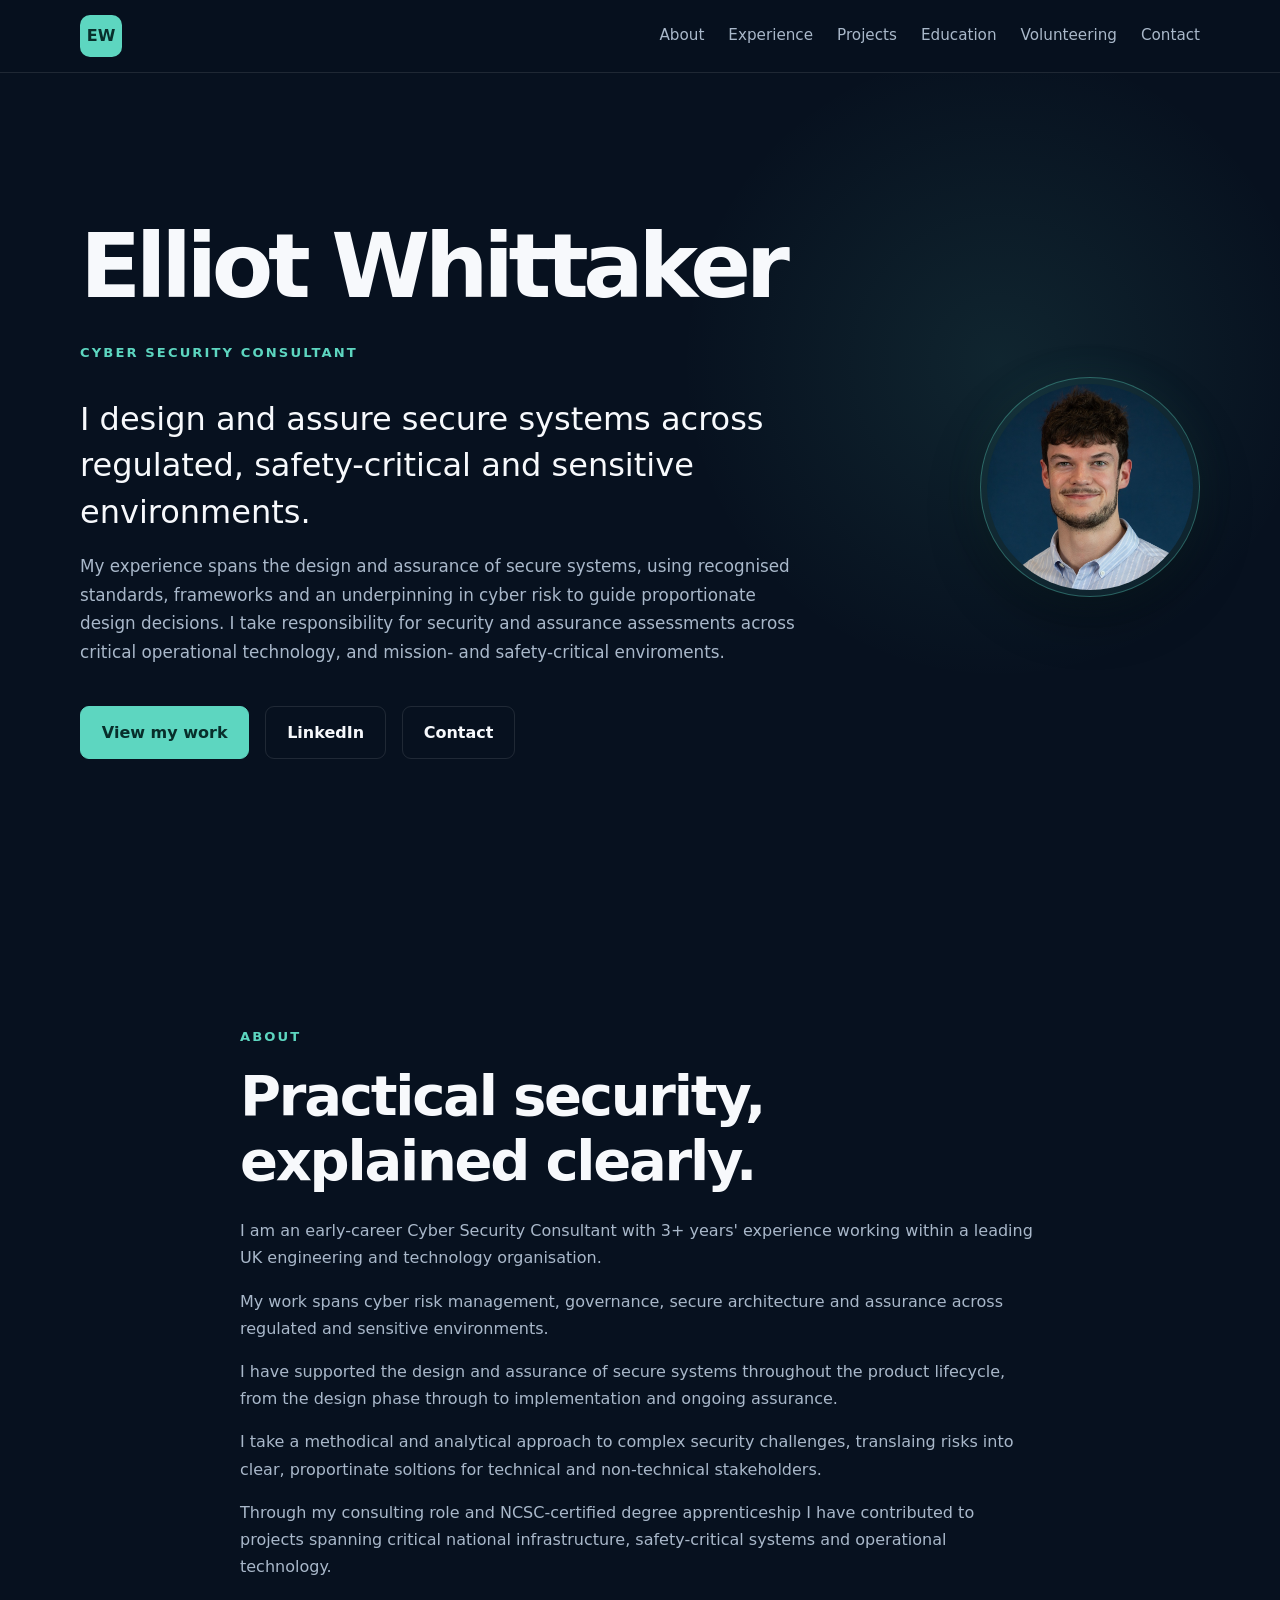
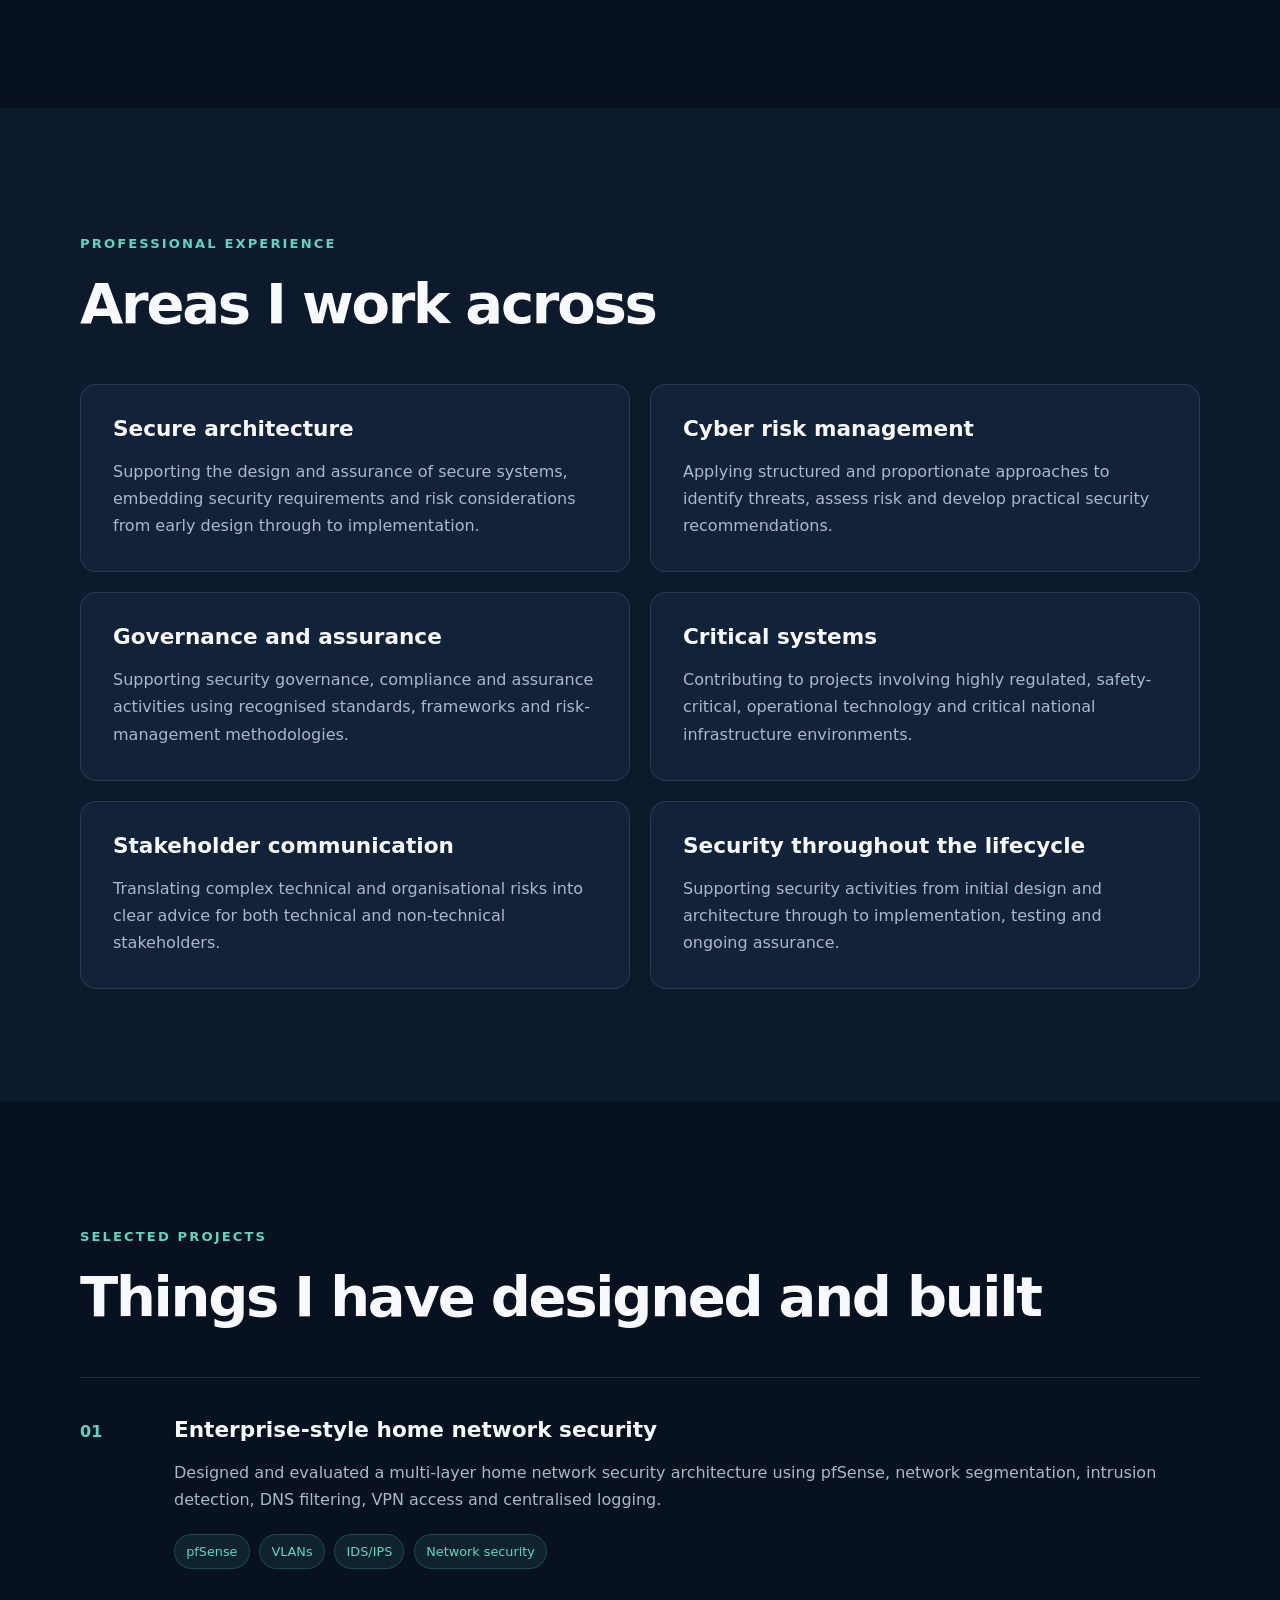
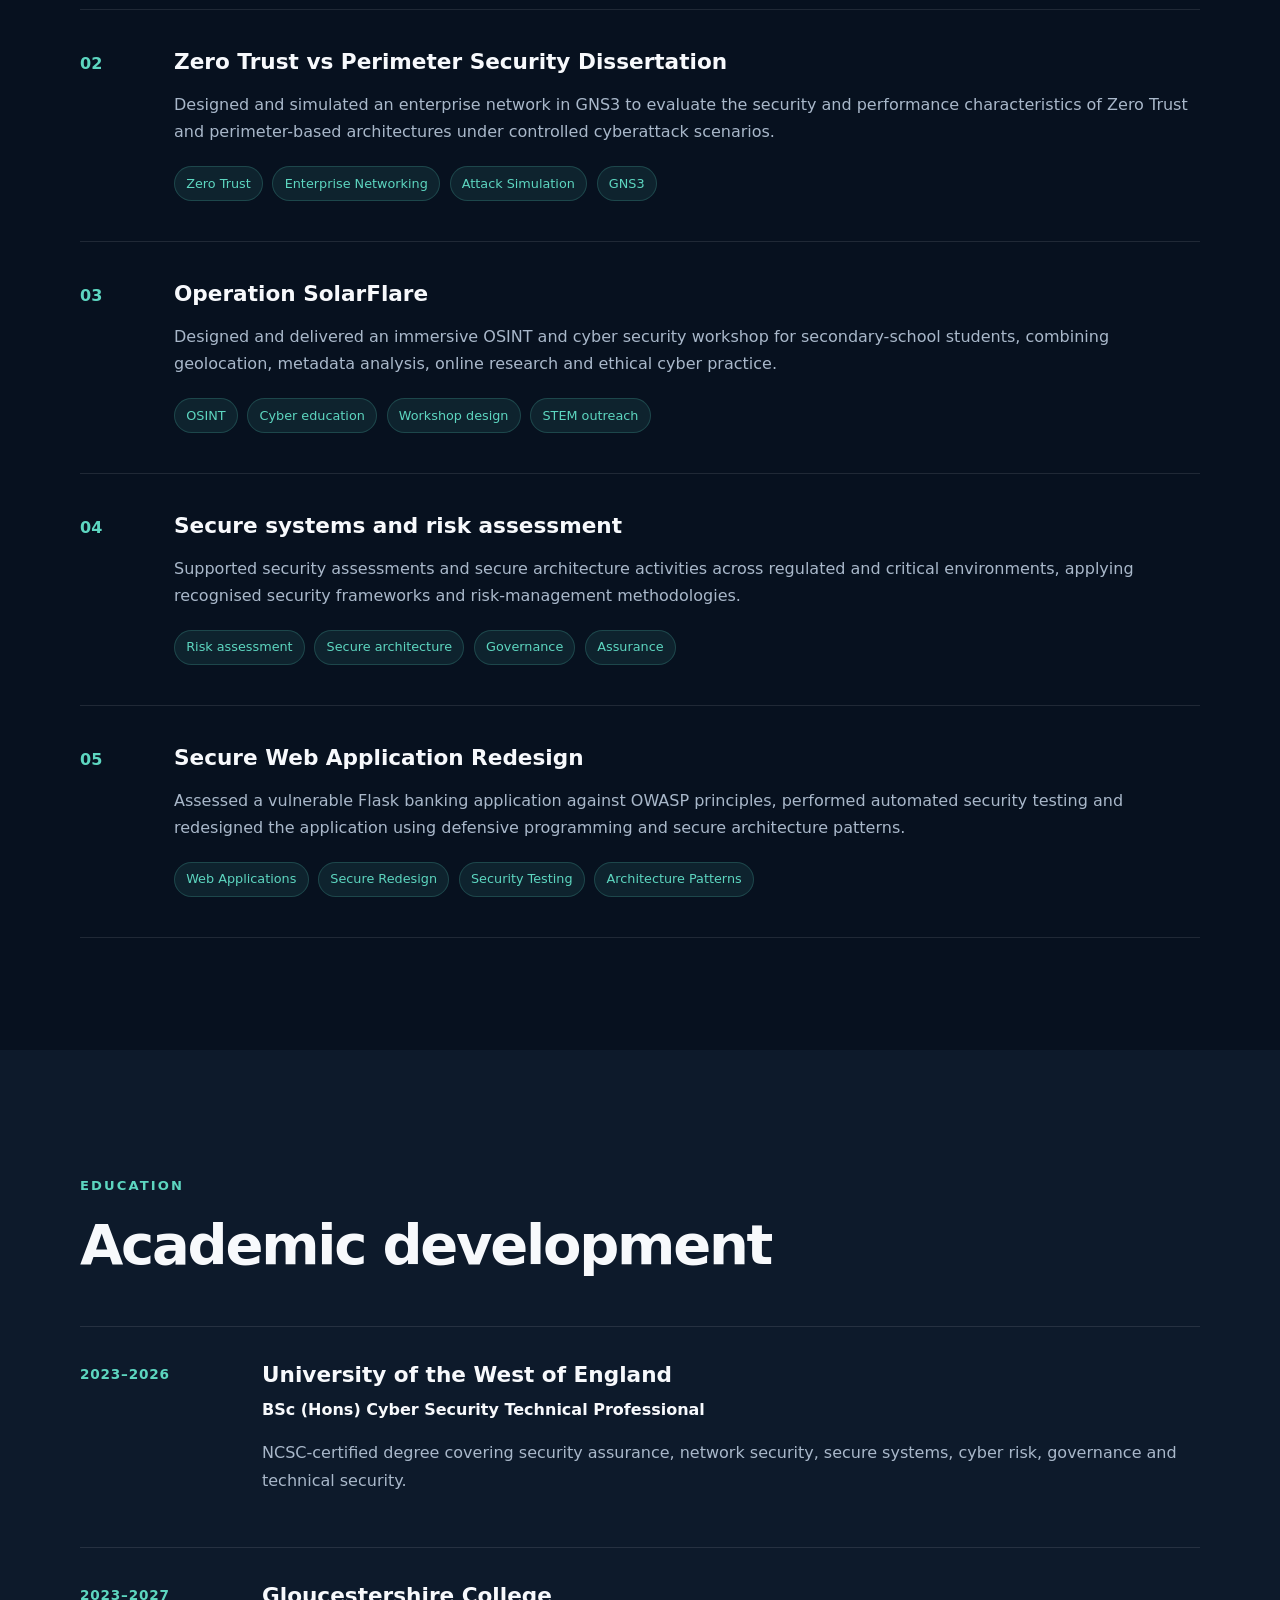
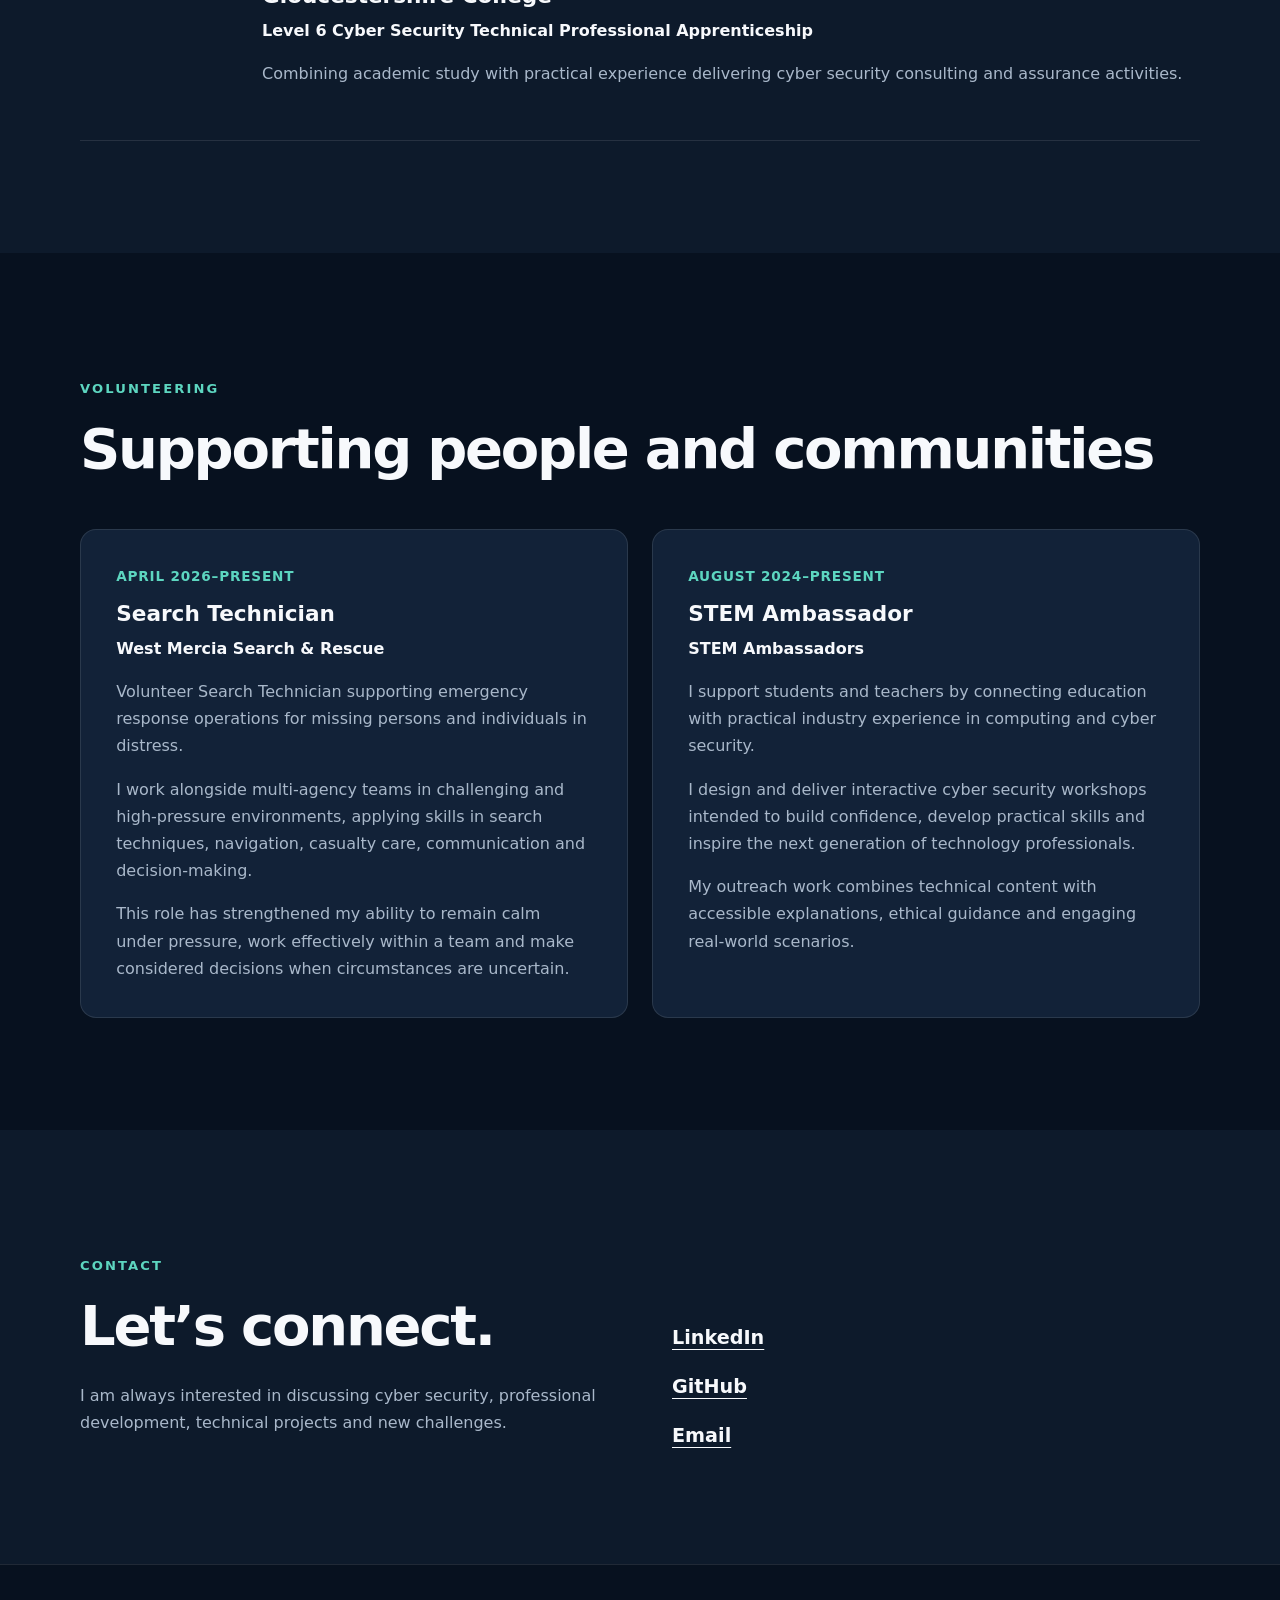
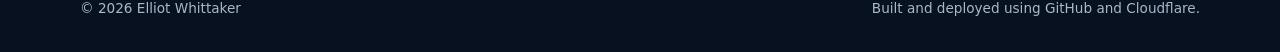
==== commit 2a1fa55b: "Fixed errors" ====
--- a/index.html
+++ b/index.html
@@ -52,7 +52,7 @@
                         
                         I take responsibility for security and assurance assessments
                         across critical operational technology,
-                        and mission- and safety-critical enviroments
+                        and mission- and safety-critical enviroments.
                     </p>
         
                     <div class="hero-actions">
@@ -102,7 +102,7 @@
                 
                 <p>
                     My work spans cyber risk management, governance, secure architecture
-                    and assurance across regulated and sensitive environments
+                    and assurance across regulated and sensitive environments.
                 </p>
                 
                 <p>
@@ -118,7 +118,7 @@
                 </p>
 
                 <p>
-                    Through my consuling role and NCSC-certified degree apprenticeship
+                    Through my consulting role and NCSC-certified degree apprenticeship
                     I have contributed to projects spanning critical national infrastructure, 
                     safety-critical systems and operational technology.
                 </p>
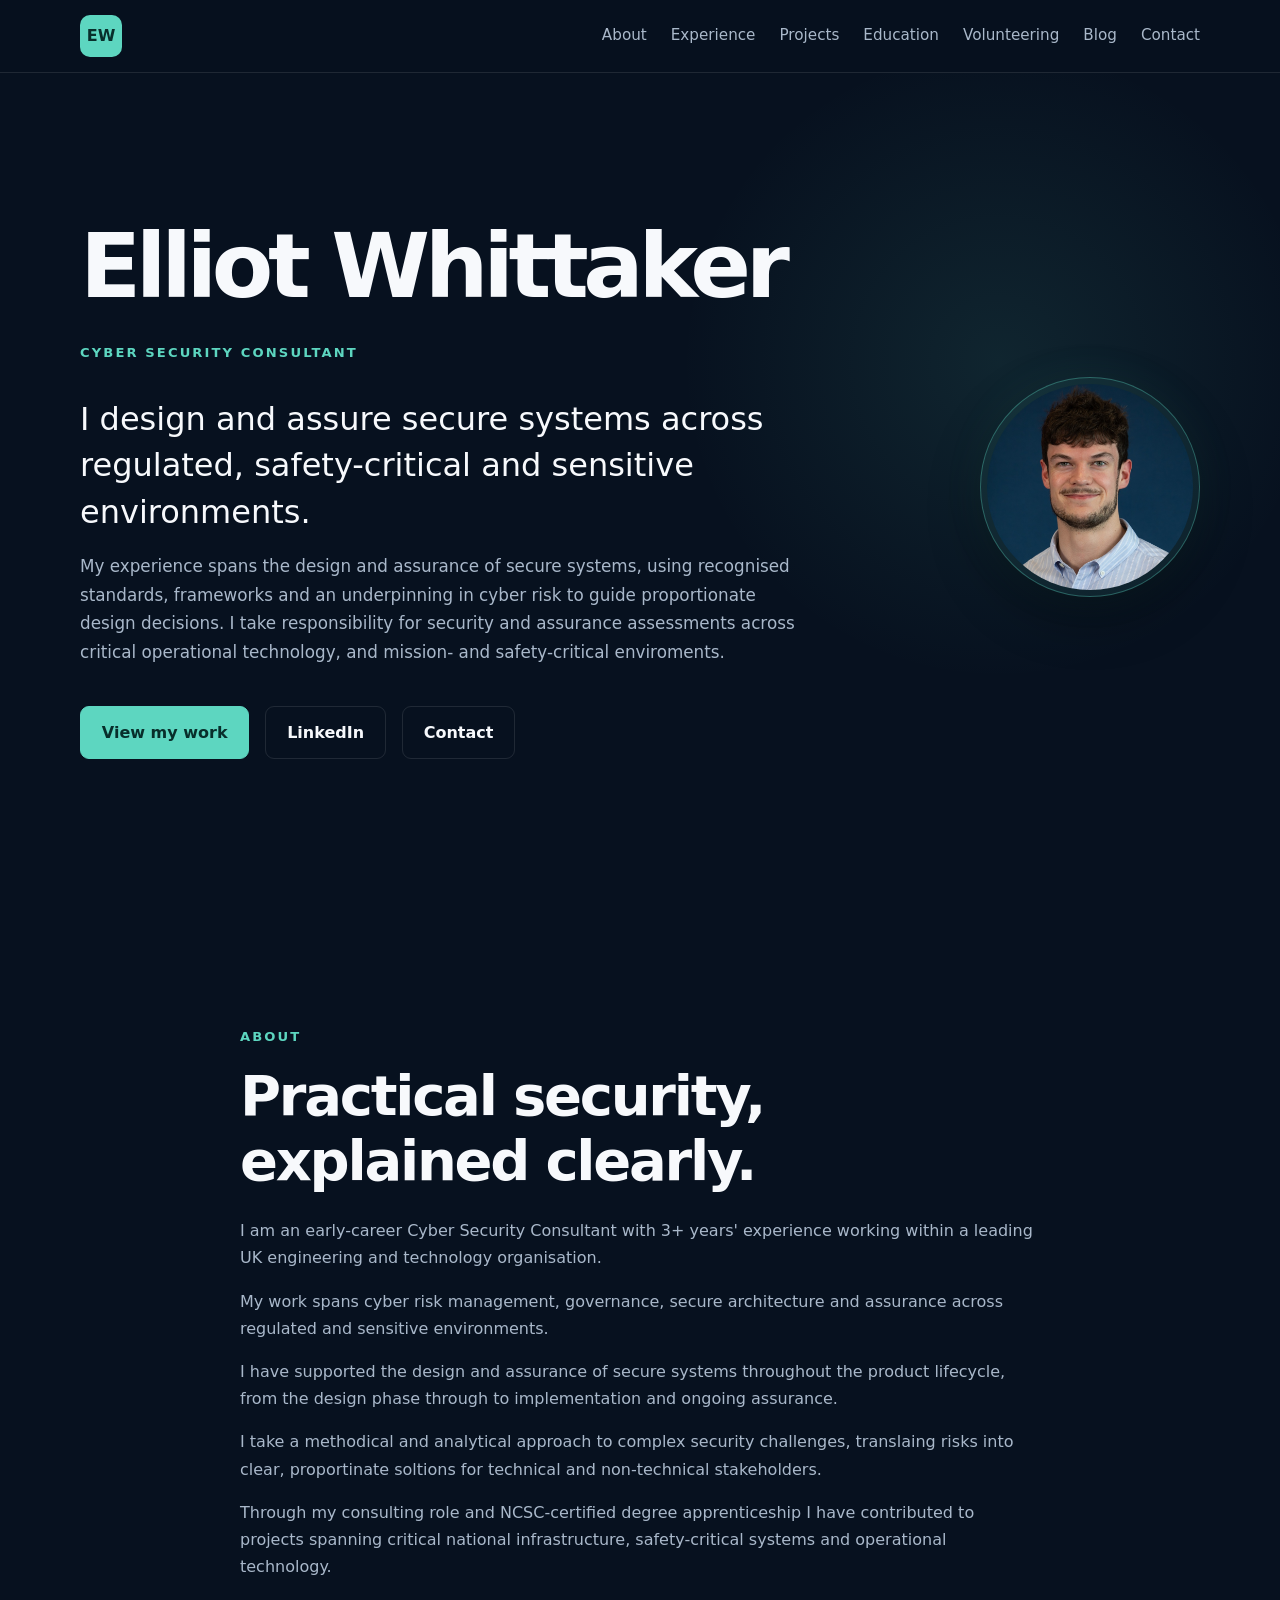
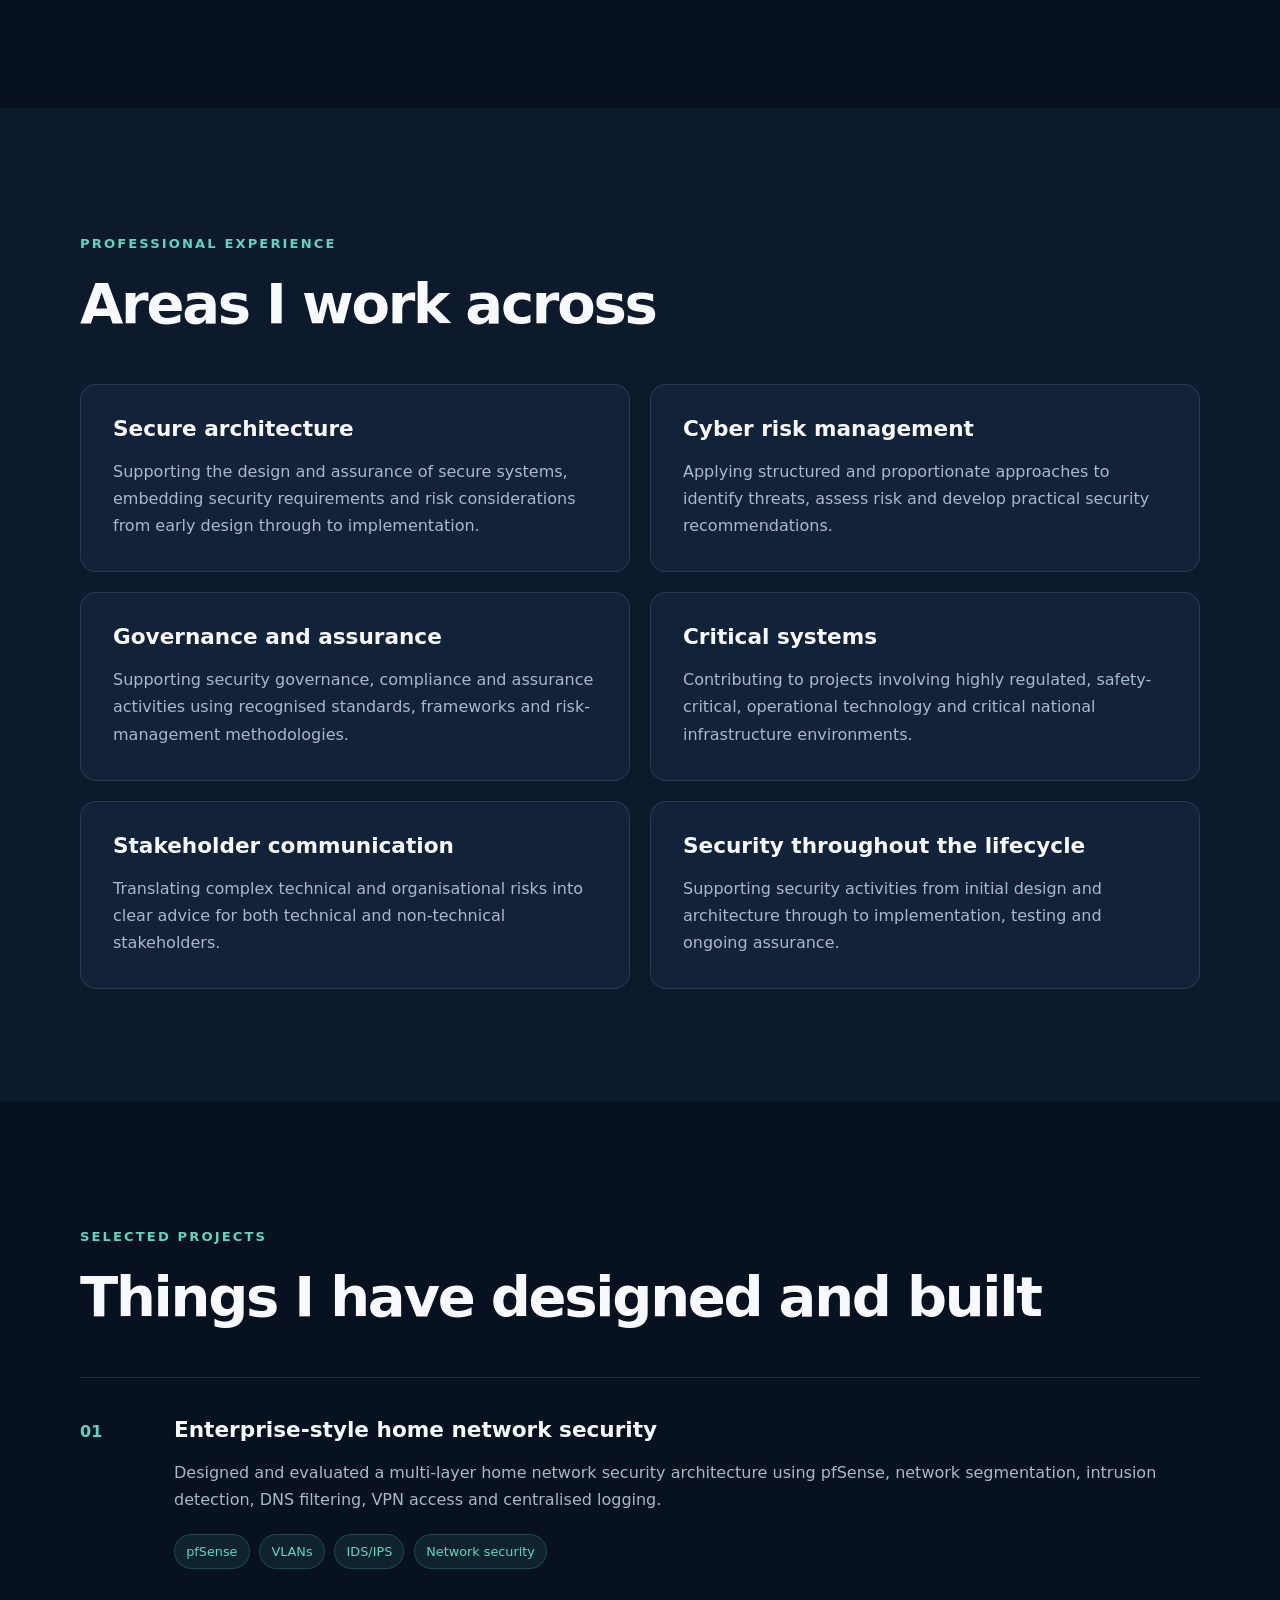
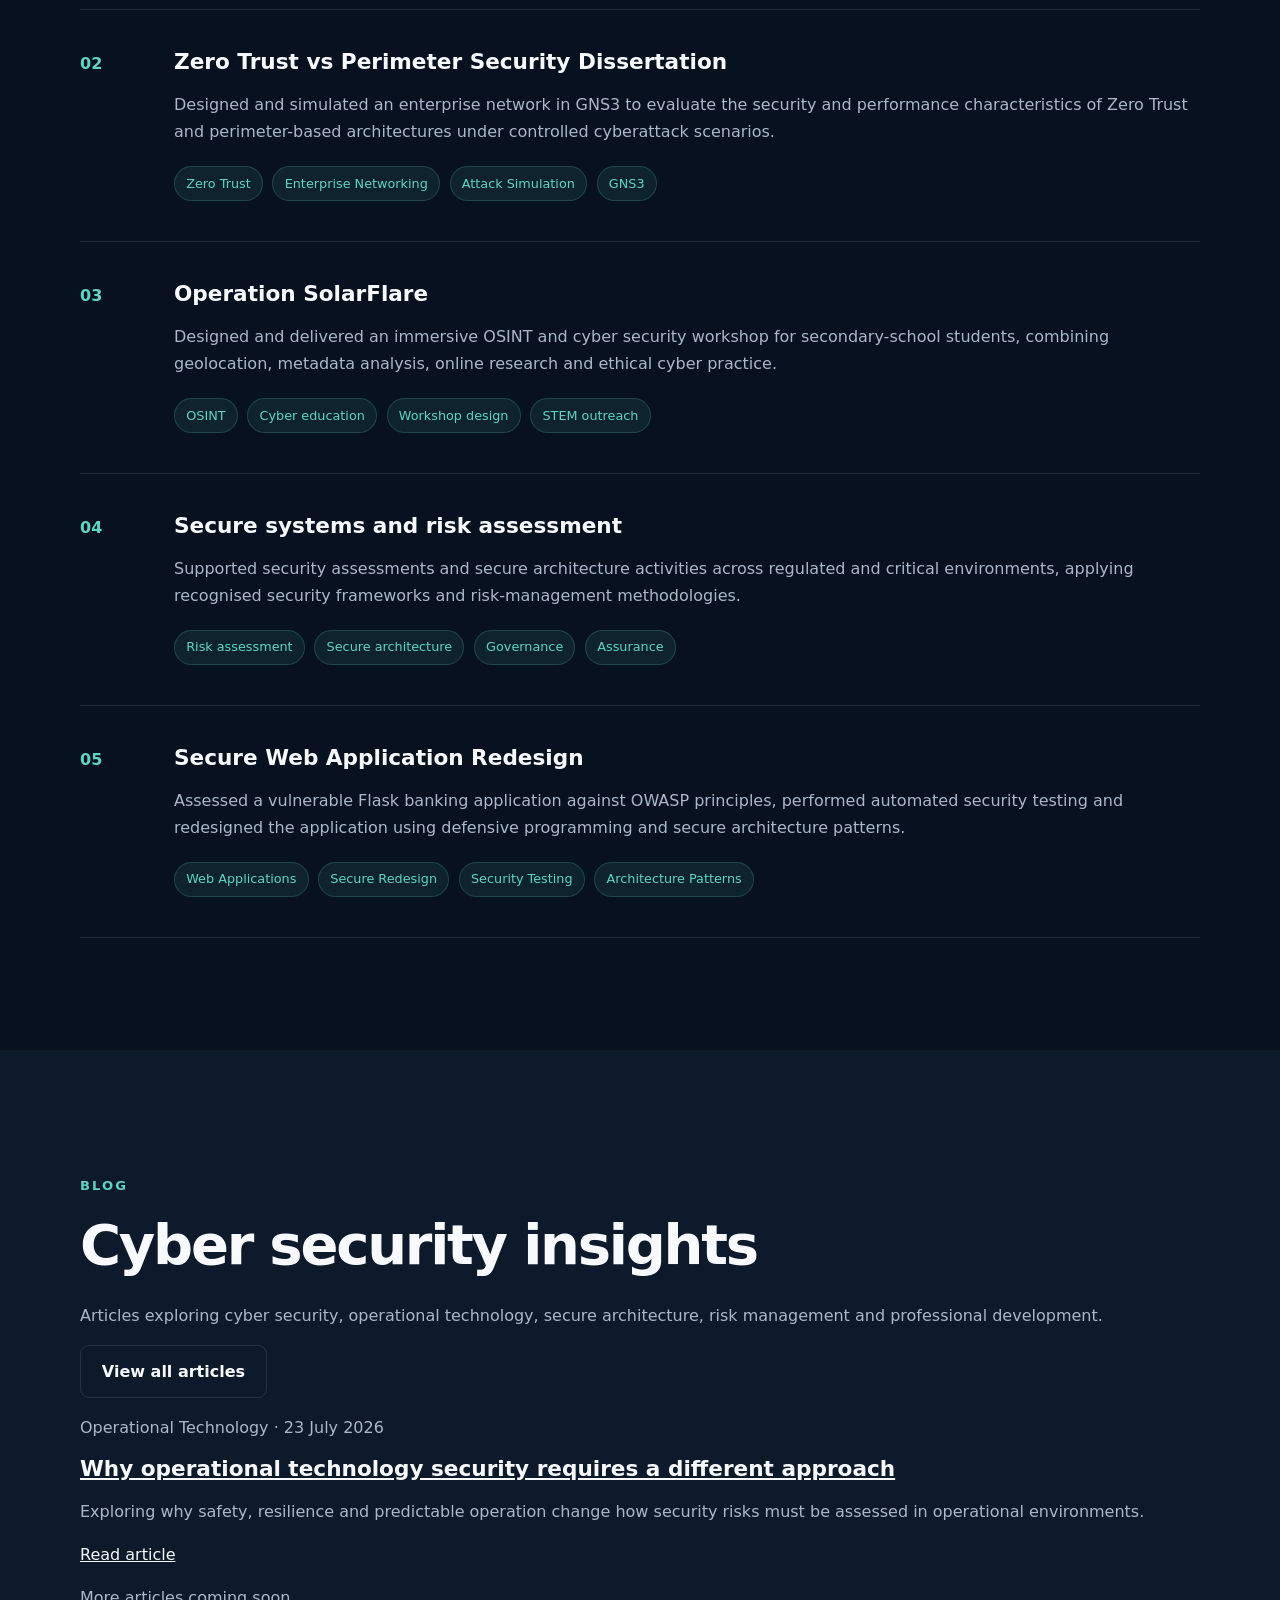
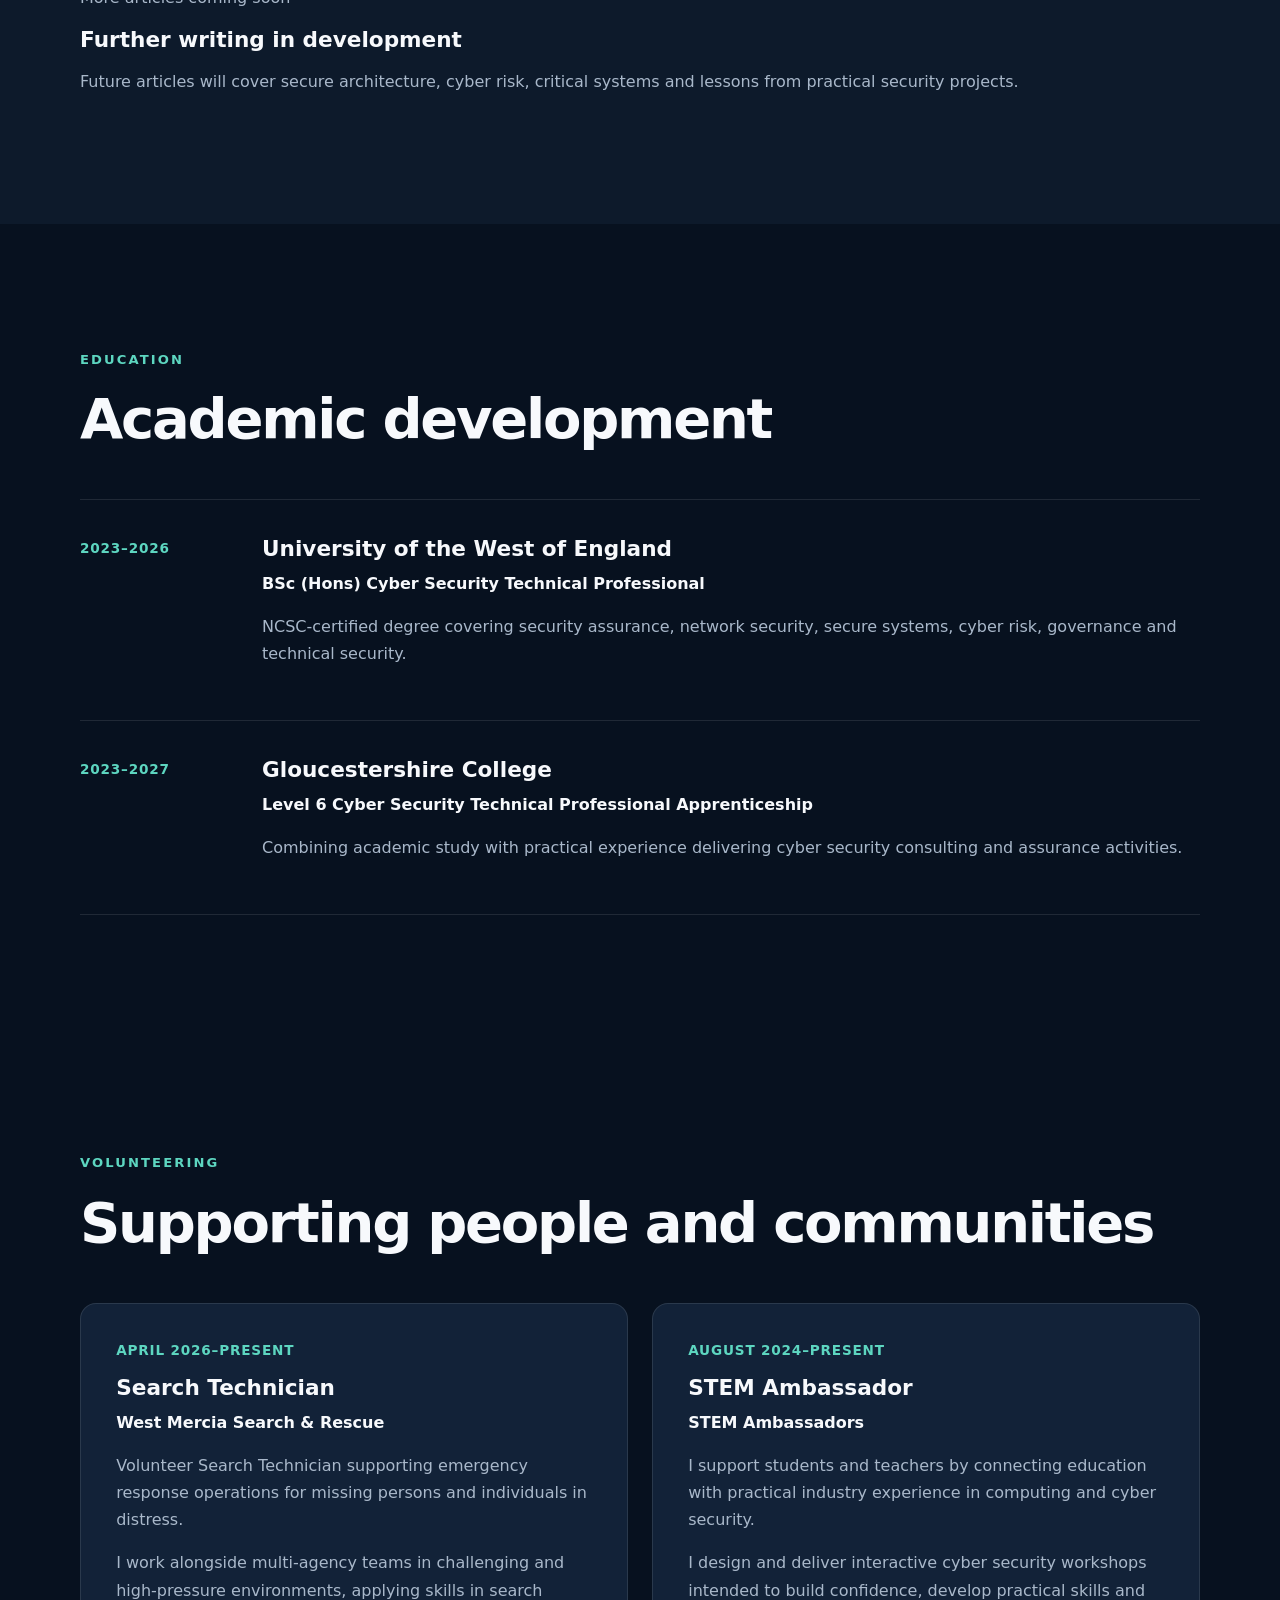
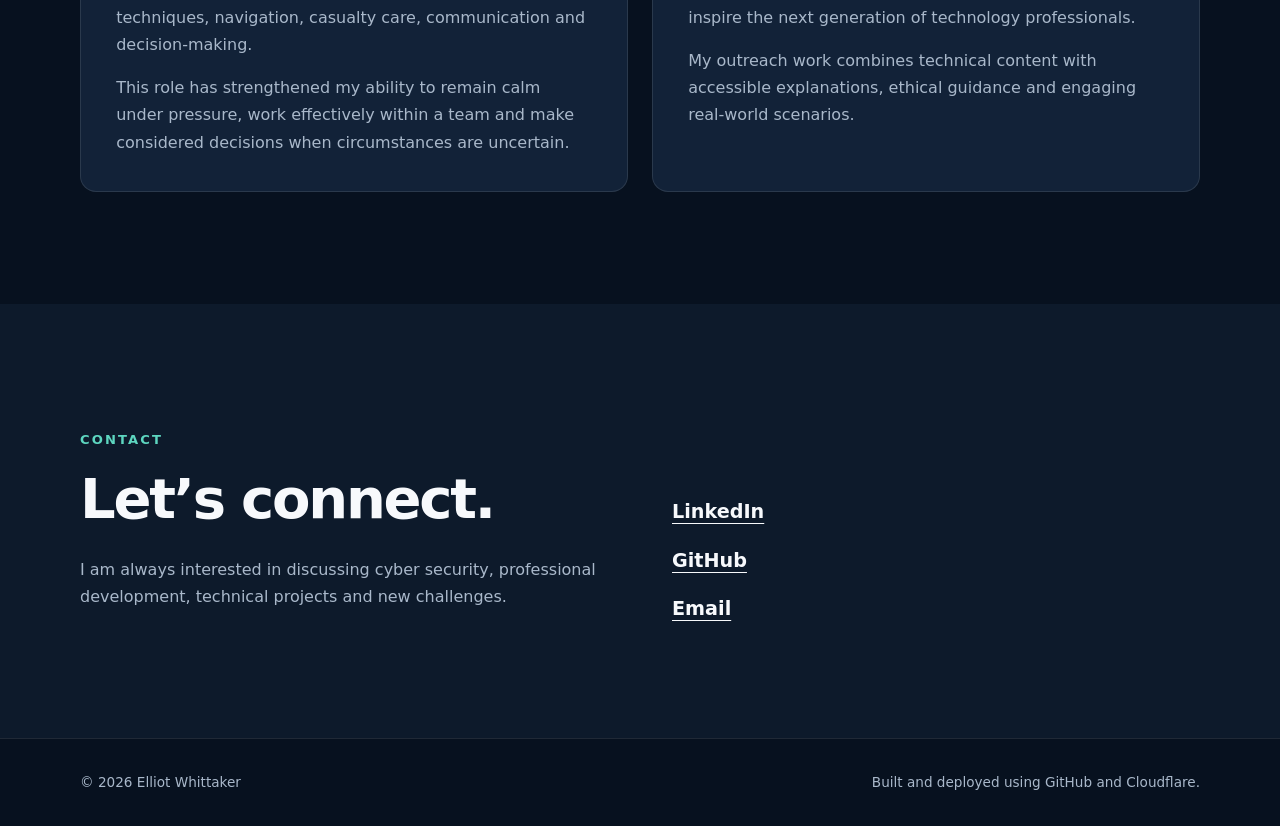
==== commit 4d1dc731: "Update index.html to include blog section Added a blog section and updated navigation links." ====
--- a/index.html
+++ b/index.html
@@ -17,14 +17,17 @@
 <body>
     <header class="site-header">
         <div class="container nav-container">
-            <a href="#home" class="logo">EW</a>
-
+            <a href="#home" class="logo" aria-label="Elliot Whittaker homepage">
+                EW
+            </a>
+    
             <nav aria-label="Main navigation">
                 <a href="#about">About</a>
                 <a href="#experience">Experience</a>
                 <a href="#projects">Projects</a>
                 <a href="#education">Education</a>
                 <a href="#volunteering">Volunteering</a>
+                <a href="blog.html">Blog</a>
                 <a href="#contact">Contact</a>
             </nav>
         </div>
@@ -313,7 +316,71 @@
             </div>
         </section>
 
-        <section class="section alternate-section" id="education">
+
+        <section class="section alternate-section" id="blog">
+            <div class="container">
+                <div class="section-heading-row">
+                    <div>
+                        <p class="section-label">Blog</p>
+                        <h2>Cyber security insights</h2>
+        
+                        <p class="section-introduction">
+                            Articles exploring cyber security, operational technology,
+                            secure architecture, risk management and professional
+                            development.
+                        </p>
+                    </div>
+        
+                    <a href="blog.html" class="button secondary-button">
+                        View all articles
+                    </a>
+                </div>
+        
+                <div class="blog-grid">
+                    <article class="blog-card">
+                        <p class="blog-meta">
+                            Operational Technology · 23 July 2026
+                        </p>
+        
+                        <h3>
+                            <a href="blog/understanding-ot-security.html">
+                                Why operational technology security requires a
+                                different approach
+                            </a>
+                        </h3>
+        
+                        <p>
+                            Exploring why safety, resilience and predictable operation
+                            change how security risks must be assessed in operational
+                            environments.
+                        </p>
+        
+                        <a
+                            href="blog/understanding-ot-security.html"
+                            class="text-link"
+                        >
+                            Read article
+                        </a>
+                    </article>
+        
+                    <article class="blog-card">
+                        <p class="blog-meta">
+                            More articles coming soon
+                        </p>
+        
+                        <h3>Further writing in development</h3>
+        
+                        <p>
+                            Future articles will cover secure architecture, cyber risk,
+                            critical systems and lessons from practical security
+                            projects.
+                        </p>
+                    </article>
+                </div>
+            </div>
+        </section>
+       
+        <section class="section" id="education">
             <div class="container">
                 <p class="section-label">Education</p>
                 <h2>Academic development</h2>
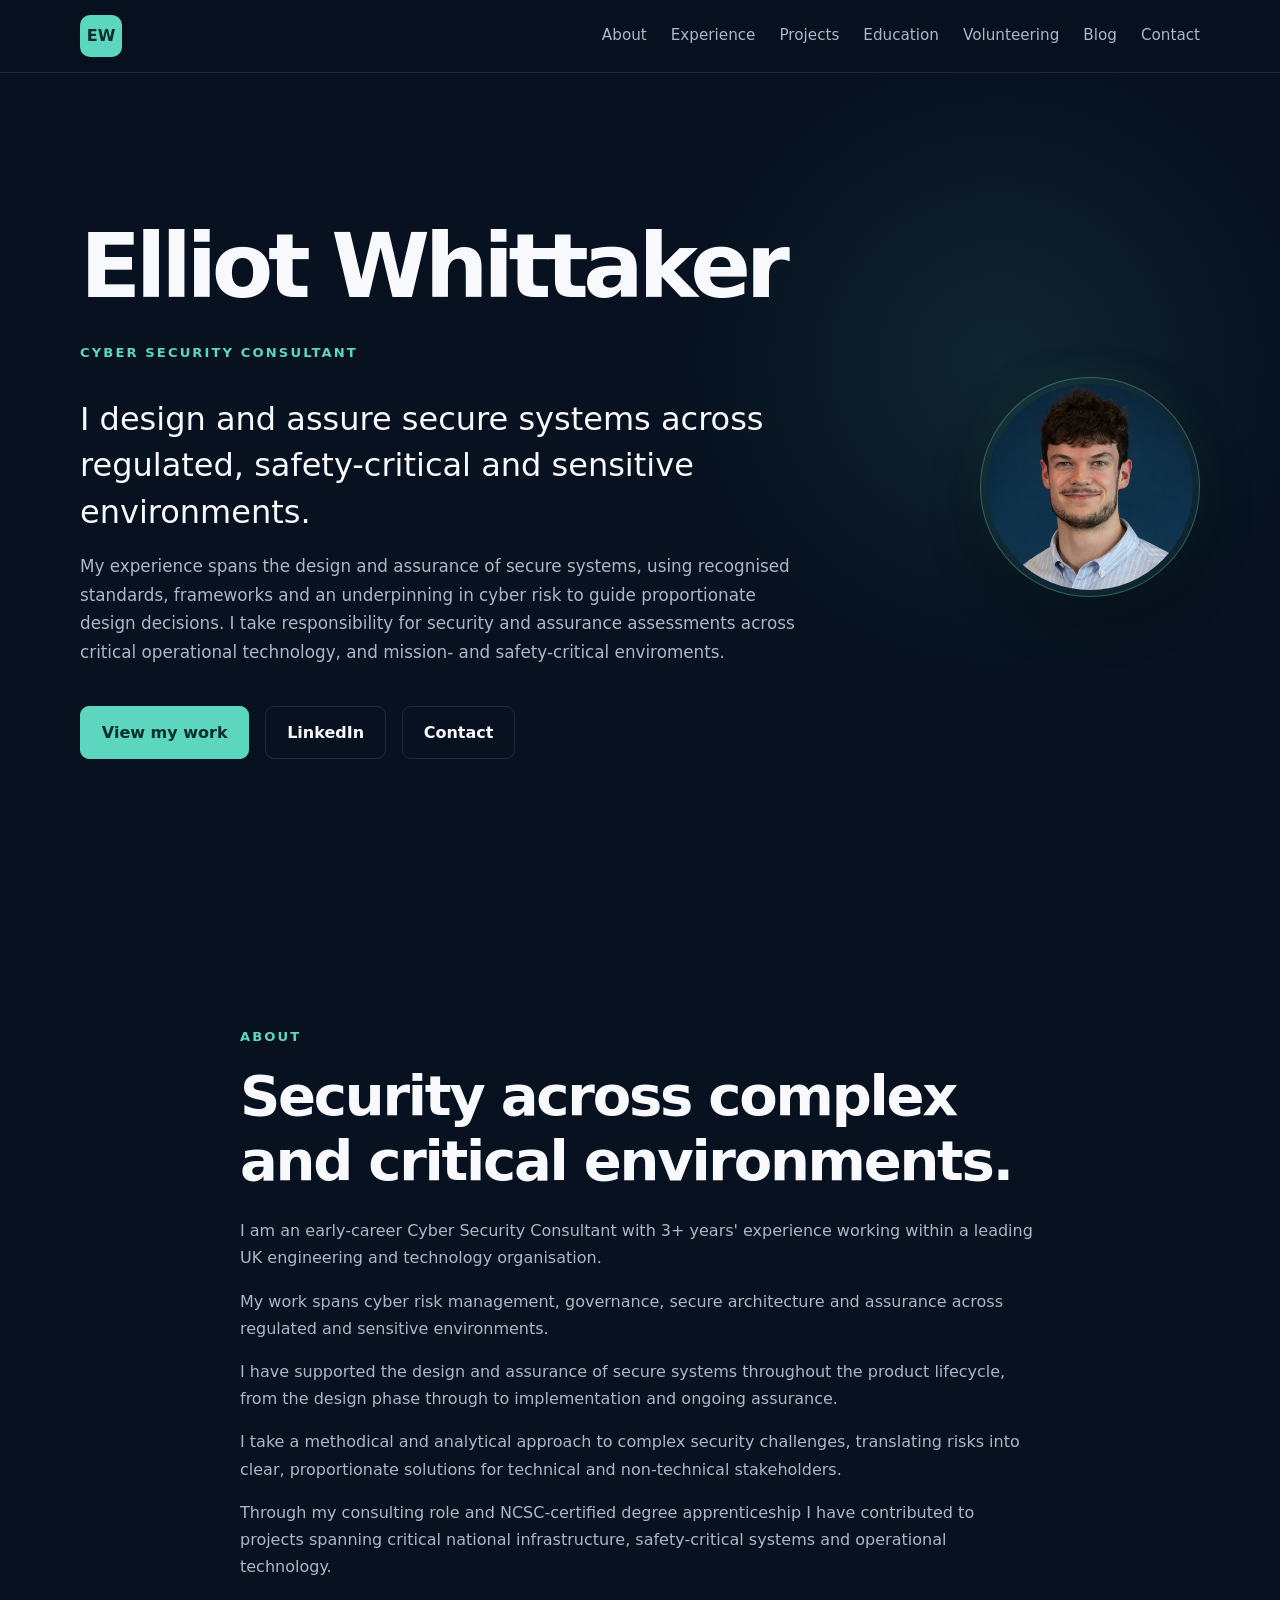
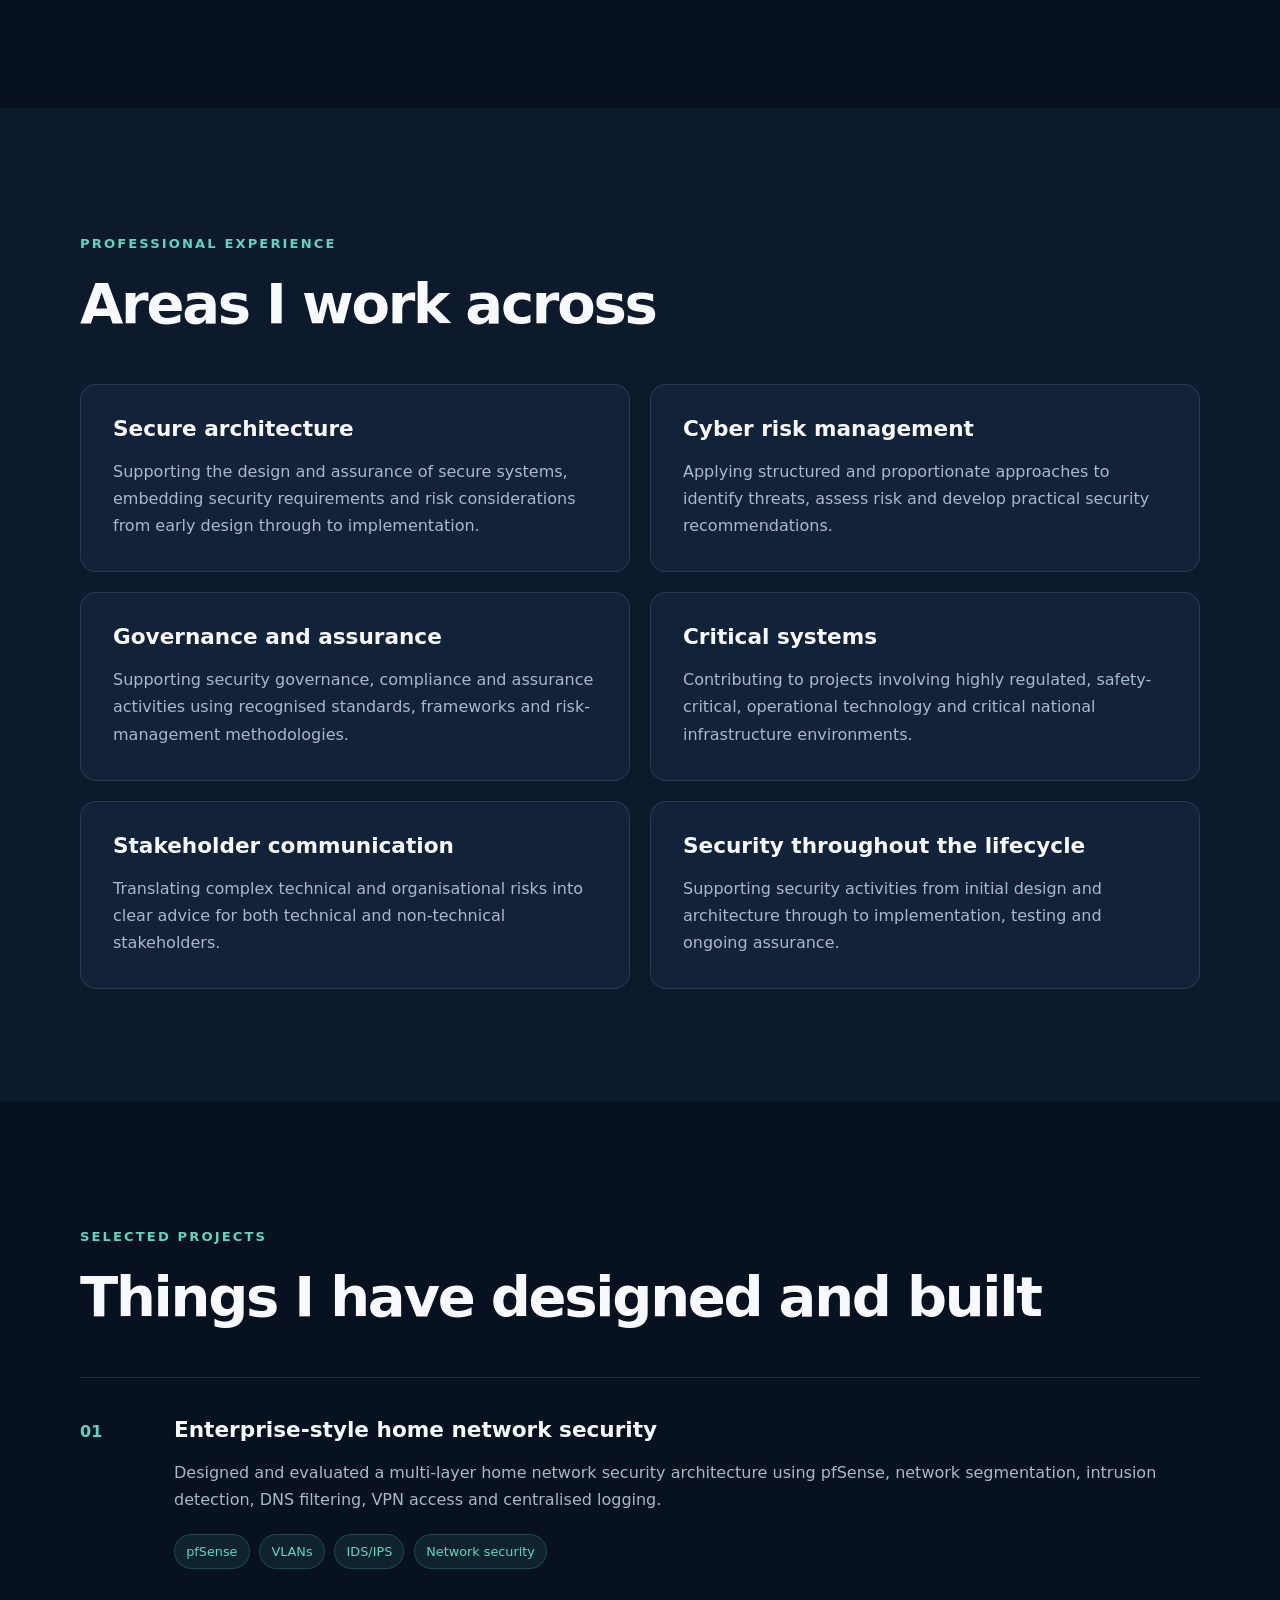
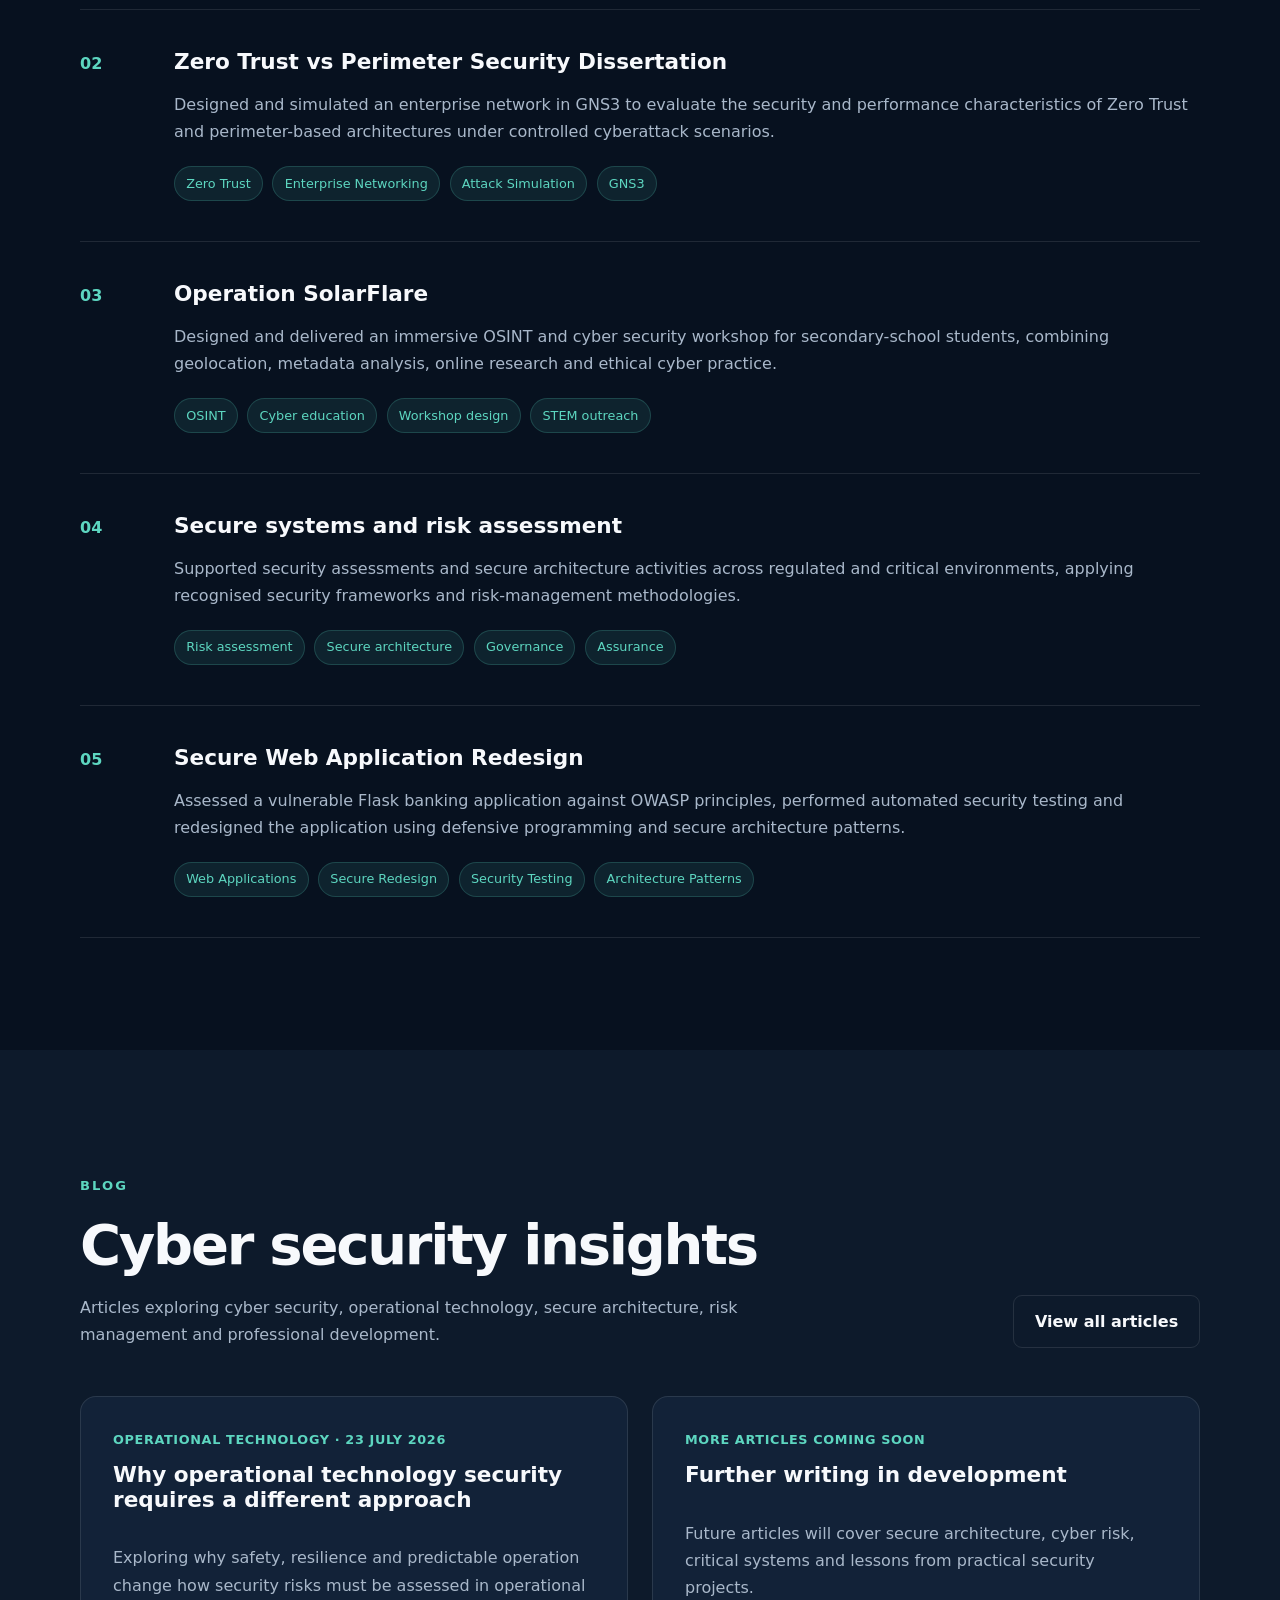
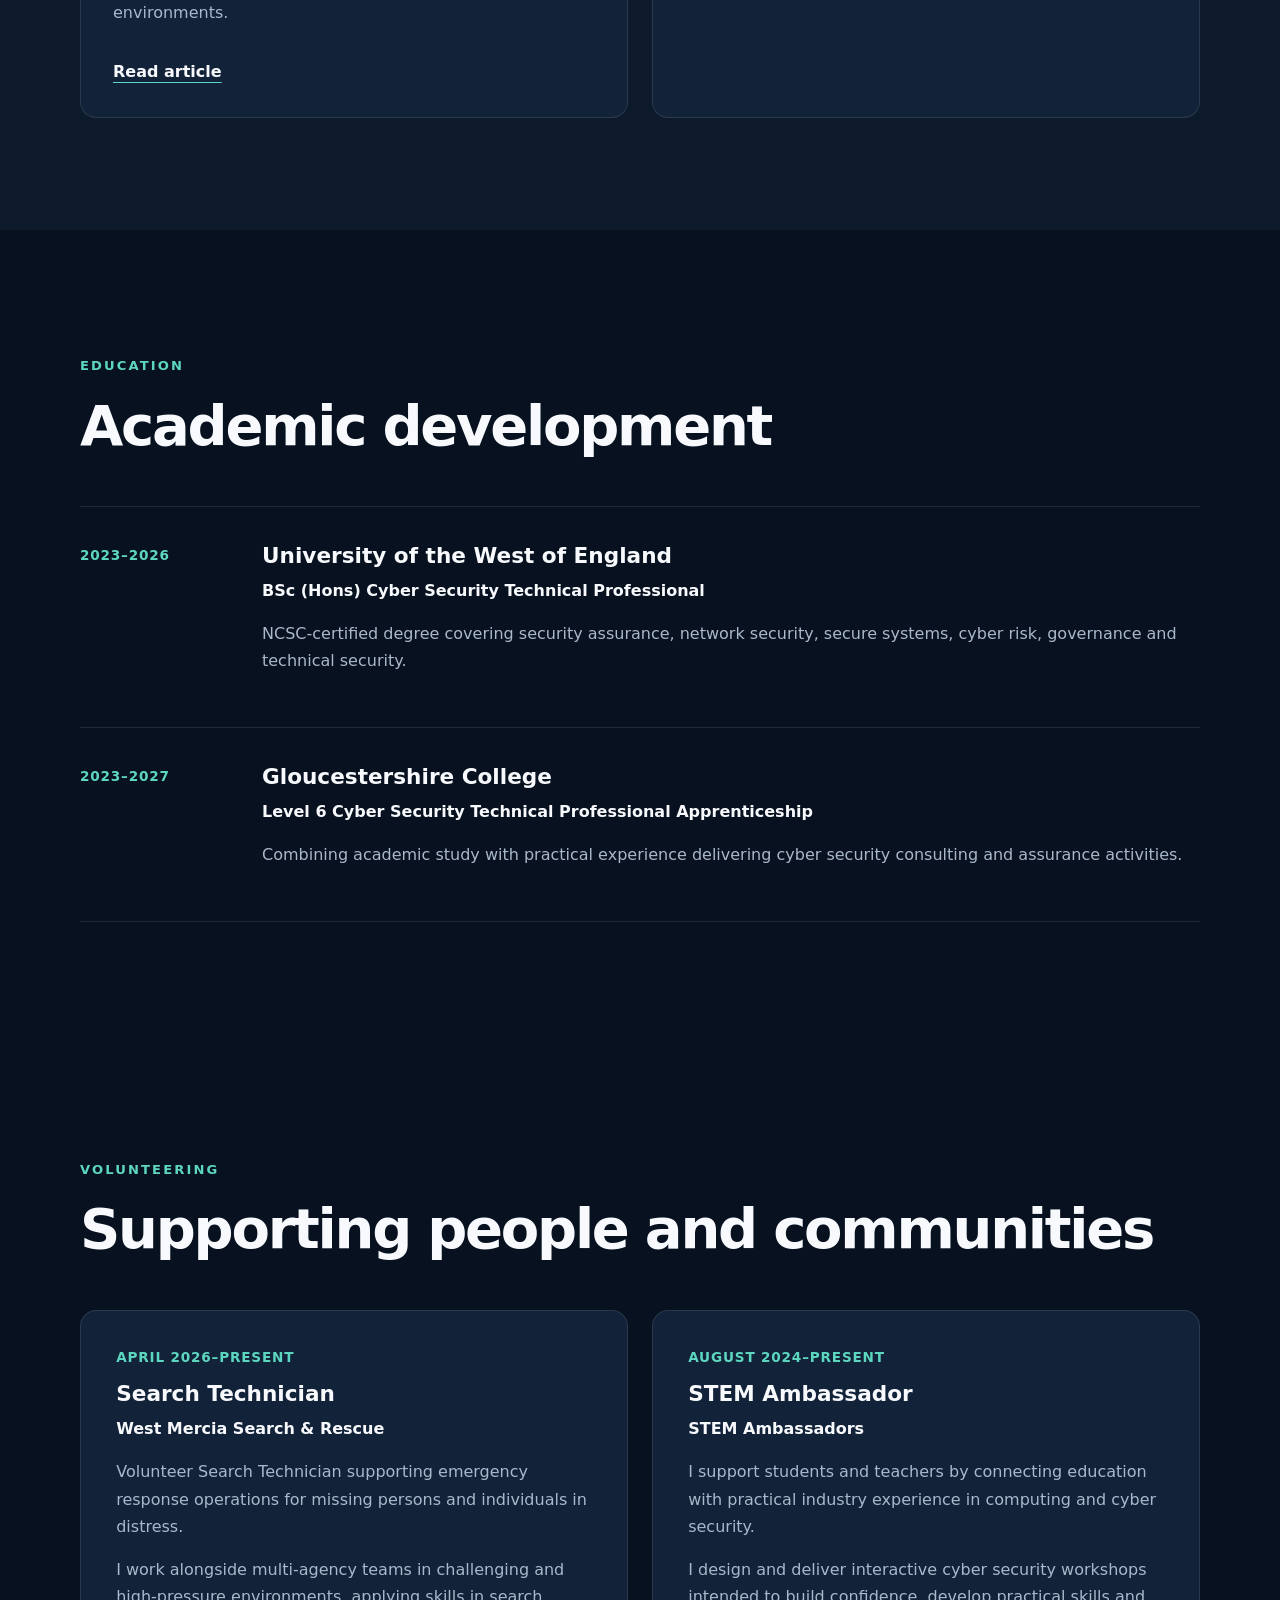
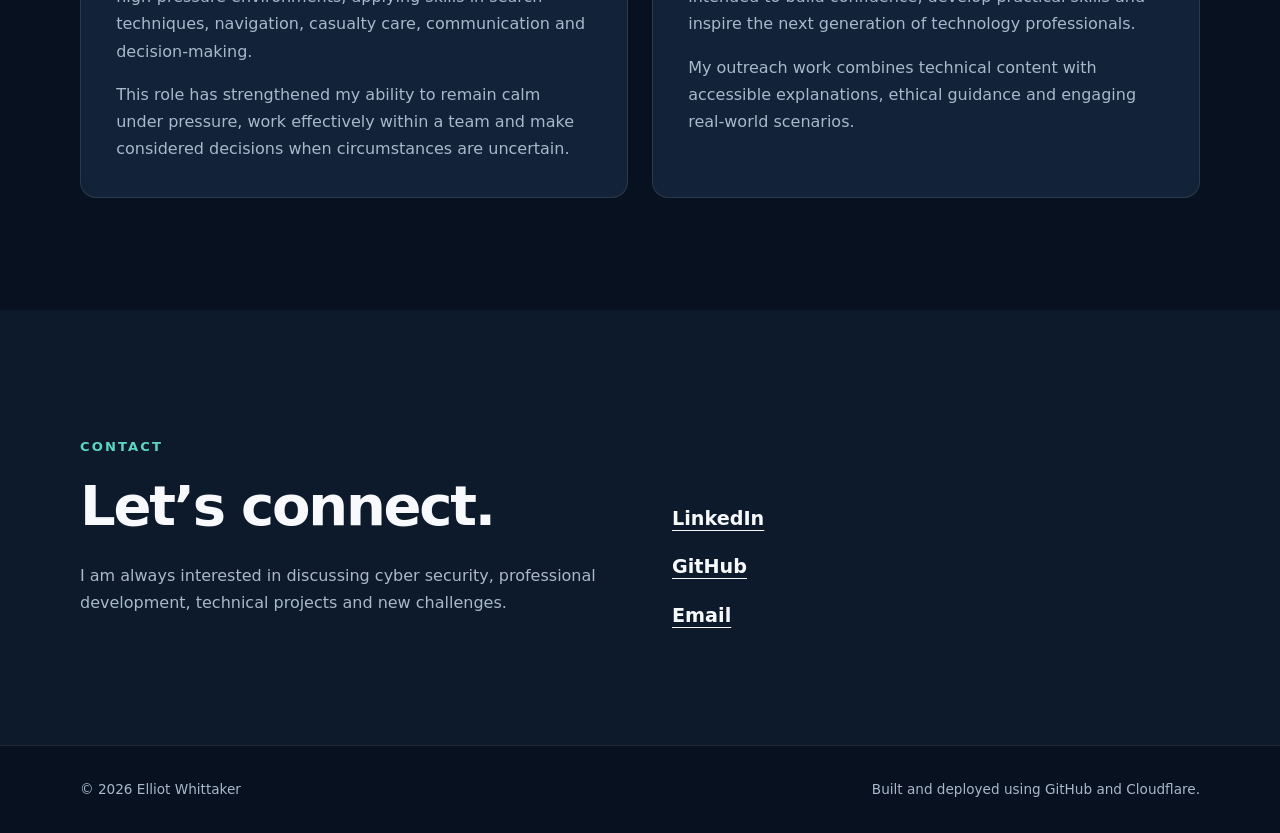
==== commit c9d100e2: "Fix formatting and improve content in index.html The HTML structure has been updated to correct form" ====
--- a/index.html
+++ b/index.html
@@ -96,7 +96,7 @@
         <section class="section" id="about">
             <div class="container narrow-container">
                 <p class="section-label">About</p>
-                <h2>Practical security, explained clearly.</h2>
+                <h2>Security across complex and critical environments.</h2>
 
                 <p>
                     I am an early-career Cyber Security Consultant with 3+ years' experience
@@ -116,8 +116,8 @@
 
                 <p>
                     I take a methodical and analytical approach to complex
-                    security challenges, translaing risks into clear, 
-                    proportinate soltions for technical and non-technical stakeholders.
+                    security challenges, translating risks into clear, 
+                    proportionate solutions for technical and non-technical stakeholders.
                 </p>
 
                 <p>
--- a/styles.css
+++ b/styles.css
@@ -531,3 +531,145 @@
         transition: none;
     }
 }
+
+/* Blog */
+
+.section-heading-row {
+    display: flex;
+    justify-content: space-between;
+    align-items: flex-end;
+    gap: 3rem;
+}
+
+.section-heading-row h2 {
+    margin-bottom: 1rem;
+}
+
+.section-introduction {
+    max-width: 680px;
+    margin-bottom: 0;
+}
+
+.blog-grid {
+    display: grid;
+    grid-template-columns: repeat(2, minmax(0, 1fr));
+    gap: 1.5rem;
+    margin-top: 3rem;
+}
+
+.blog-card {
+    display: flex;
+    flex-direction: column;
+    padding: 2rem;
+    background: var(--surface);
+    border: 1px solid var(--border);
+    border-radius: 16px;
+}
+
+.blog-card h3 {
+    margin-bottom: 1rem;
+}
+
+.blog-card h3 a,
+.blog-list-item h2 a {
+    color: var(--text);
+    text-decoration: none;
+}
+
+.blog-card h3 a:hover,
+.blog-card h3 a:focus-visible,
+.blog-list-item h2 a:hover,
+.blog-list-item h2 a:focus-visible {
+    color: var(--accent);
+}
+
+.blog-card .text-link {
+    margin-top: auto;
+    padding-top: 1rem;
+}
+
+.blog-meta {
+    margin-top: 0;
+    margin-bottom: 0.75rem;
+    color: var(--accent);
+    font-size: 0.8rem;
+    font-weight: 800;
+    letter-spacing: 0.05em;
+    text-transform: uppercase;
+}
+
+.text-link {
+    display: inline-flex;
+    align-items: center;
+    width: fit-content;
+    color: var(--text);
+    font-weight: 700;
+    text-decoration-color: var(--accent);
+    text-underline-offset: 5px;
+}
+
+.text-link:hover,
+.text-link:focus-visible {
+    color: var(--accent);
+}
+
+.blog-hero {
+    padding: 7rem 0 5rem;
+    background:
+        radial-gradient(
+            circle at 75% 30%,
+            rgba(93, 214, 192, 0.1),
+            transparent 30%
+        );
+    border-bottom: 1px solid var(--border);
+}
+
+.blog-hero h1 {
+    margin-bottom: 1.5rem;
+    font-size: clamp(3rem, 7vw, 5.5rem);
+}
+
+.blog-hero-summary {
+    max-width: 720px;
+    margin-bottom: 0;
+    color: var(--text);
+    font-size: clamp(1.2rem, 2vw, 1.6rem);
+}
+
+.blog-list {
+    border-top: 1px solid var(--border);
+}
+
+.blog-list-item {
+    padding: 3rem 0;
+    border-bottom: 1px solid var(--border);
+}
+
+.blog-list-content {
+    max-width: 850px;
+}
+
+.blog-list-item h2 {
+    margin-bottom: 1rem;
+    font-size: clamp(1.8rem, 4vw, 2.6rem);
+}
+
+@media (max-width: 760px) {
+    .section-heading-row {
+        align-items: flex-start;
+        flex-direction: column;
+        gap: 1.5rem;
+    }
+
+    .blog-grid {
+        grid-template-columns: 1fr;
+    }
+
+    .blog-hero {
+        padding: 4.5rem 0 3.5rem;
+    }
+
+    .blog-list-item {
+        padding: 2.25rem 0;
+    }
+}
